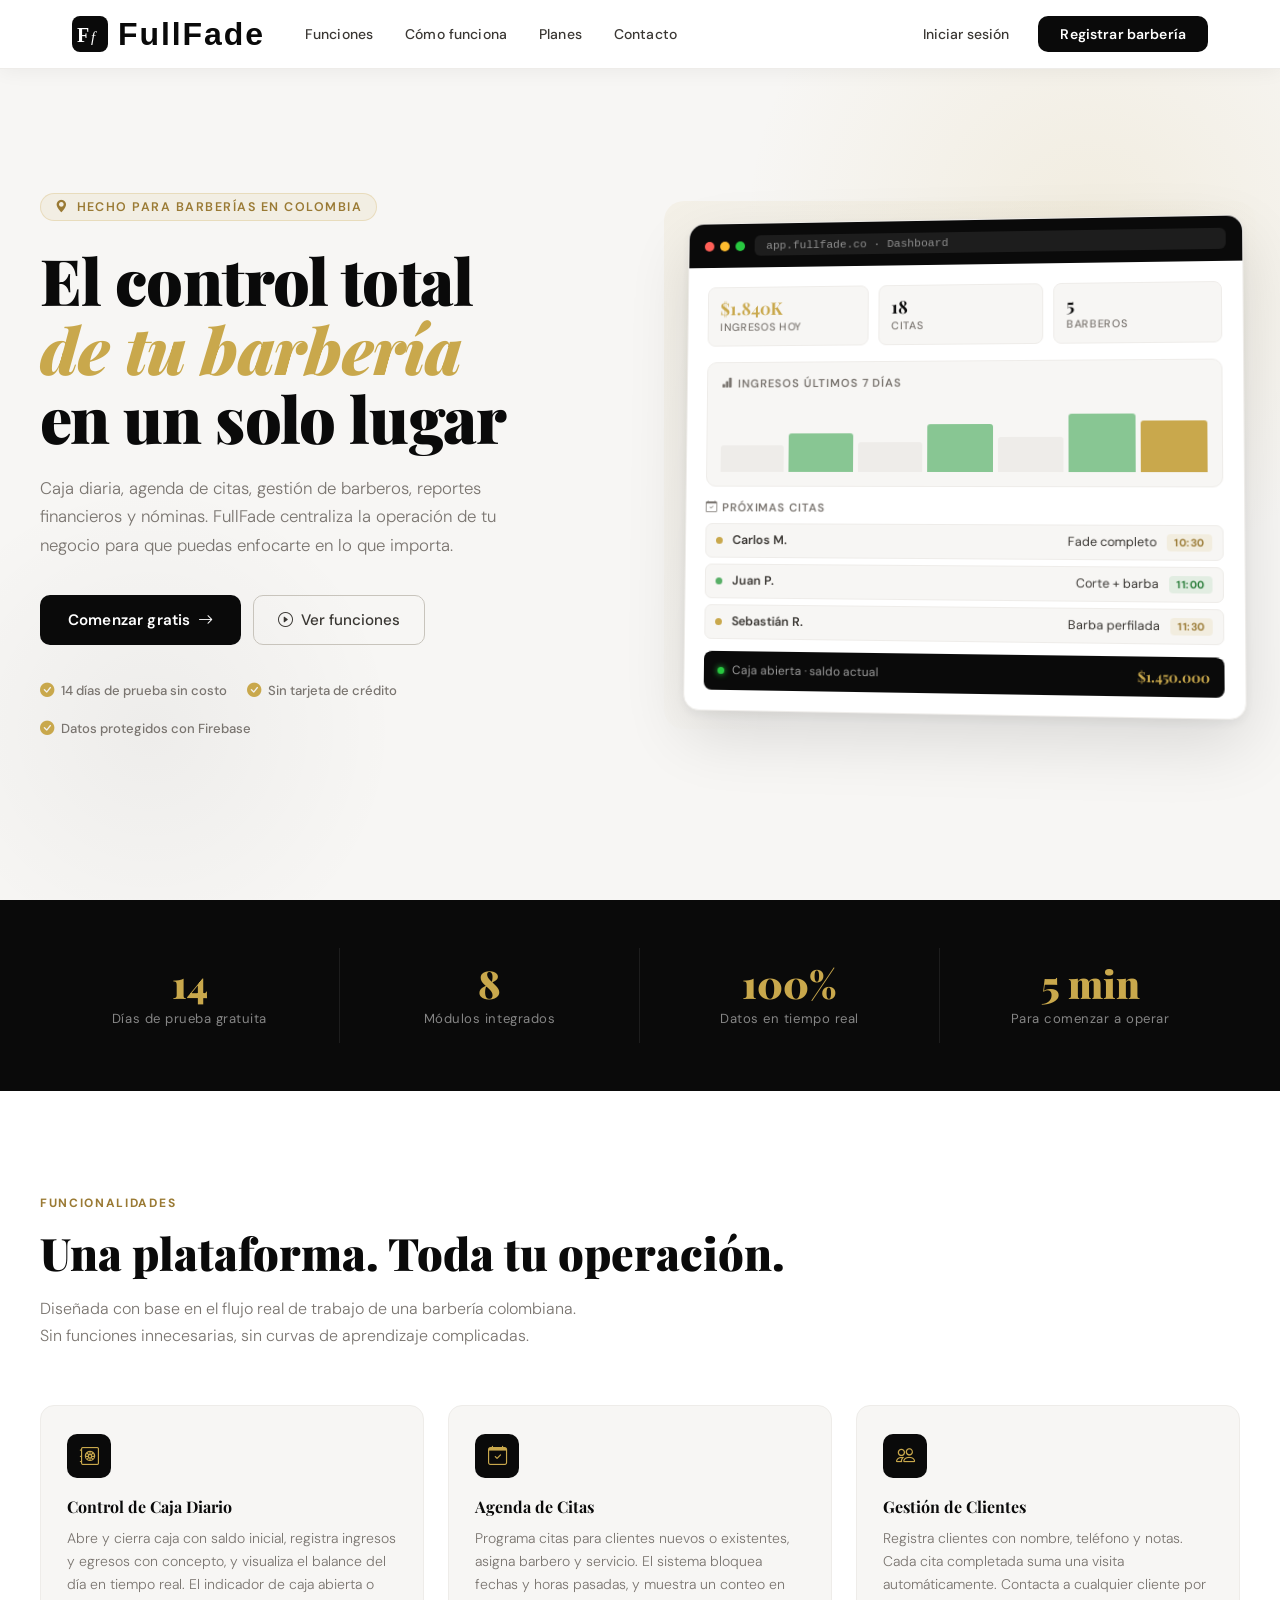
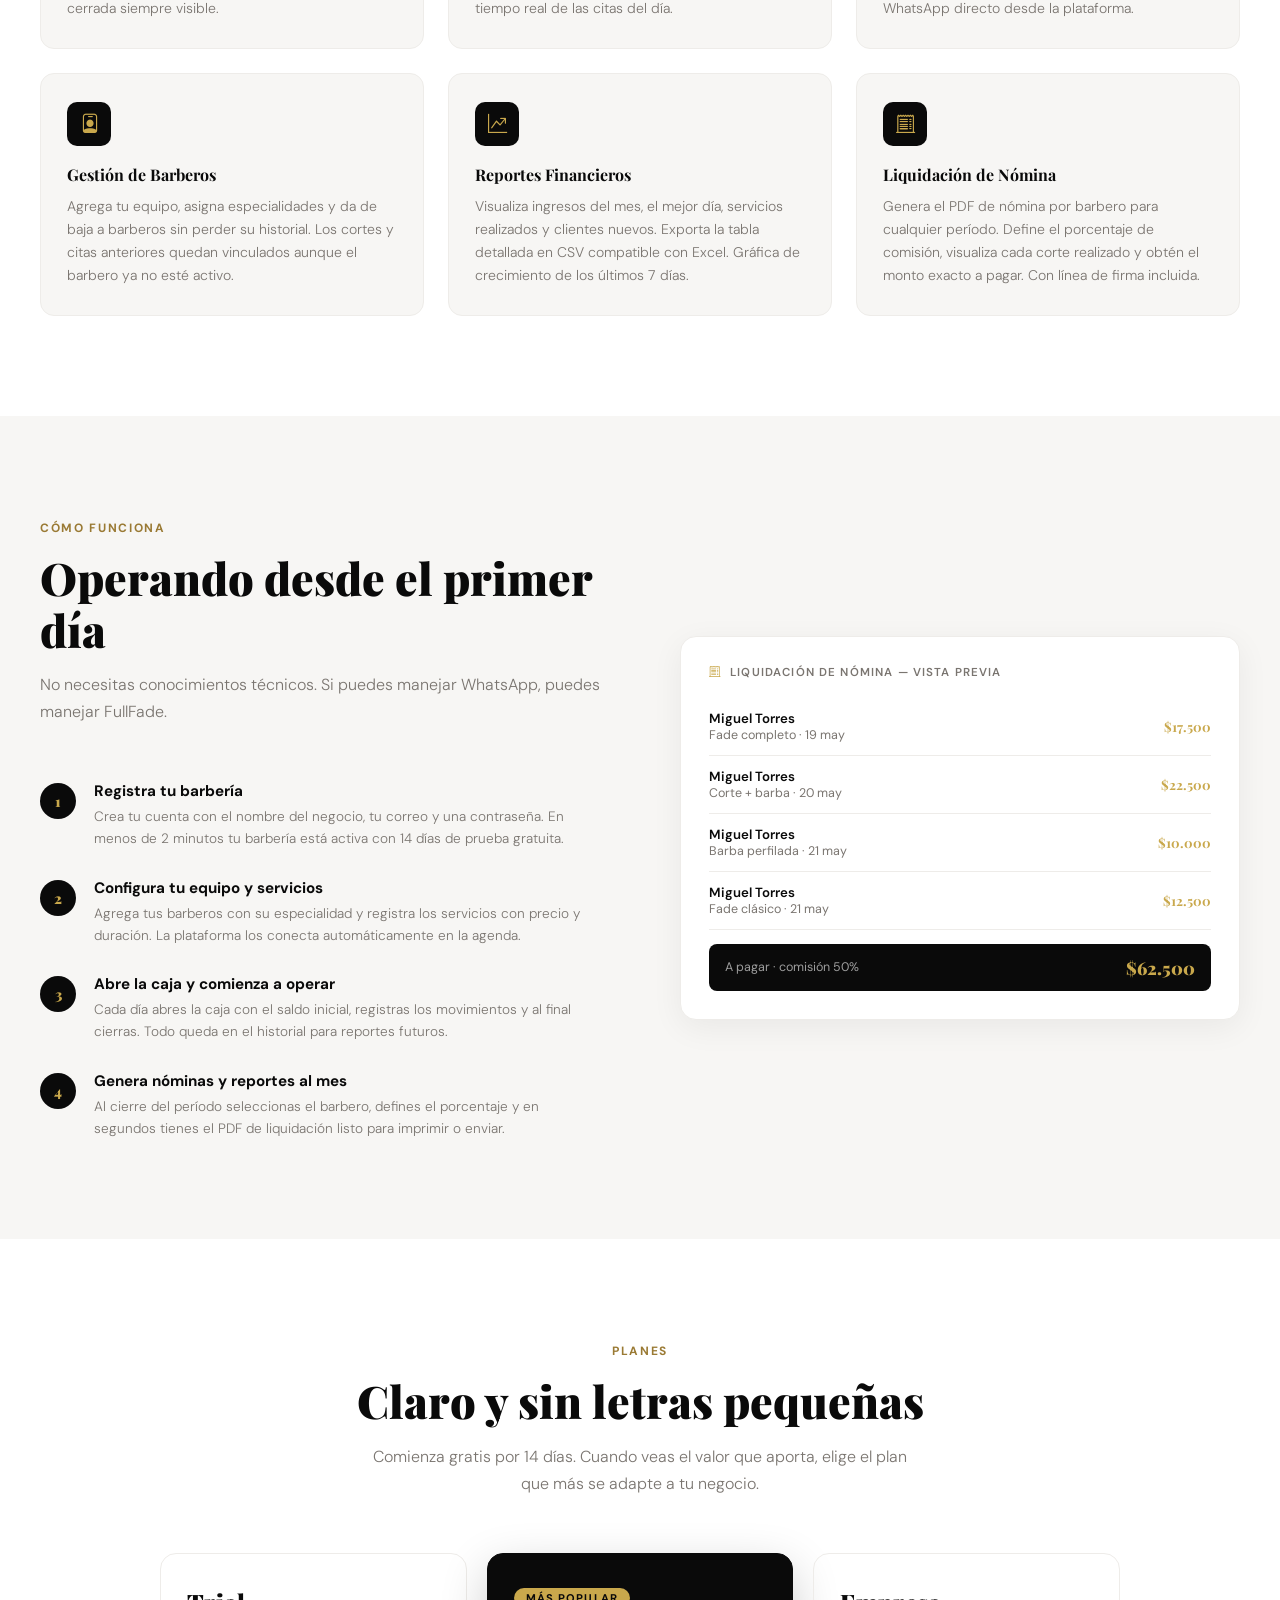
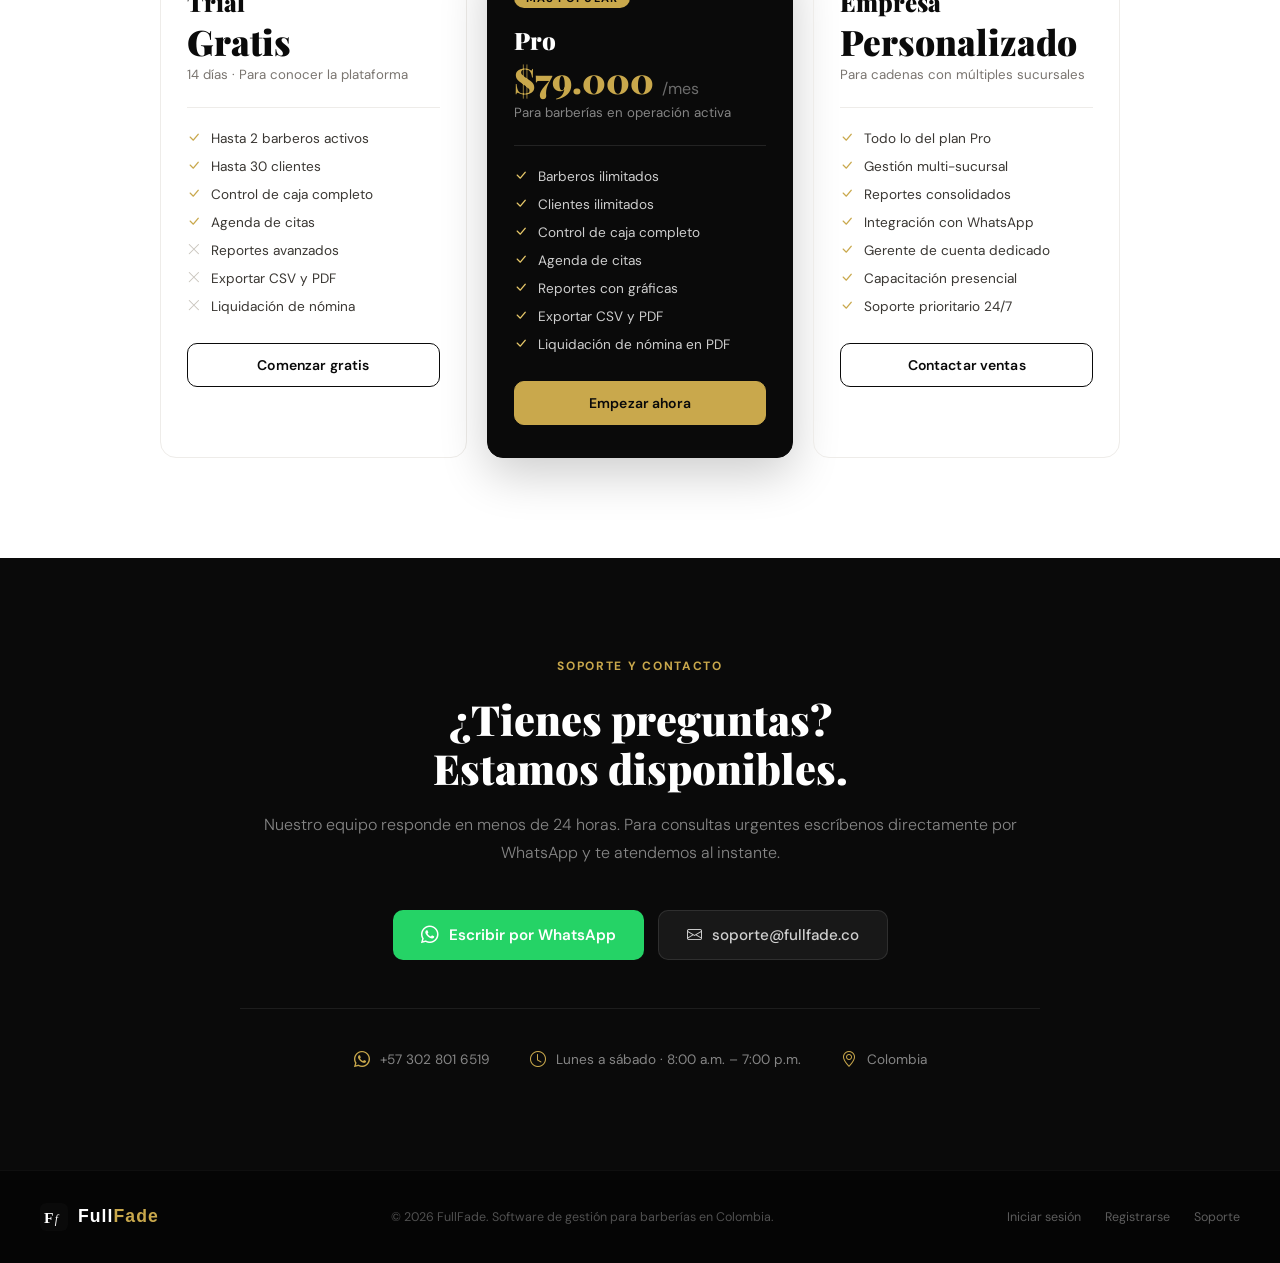
==== index.html @ 3f8f31f4 "." ====
<!DOCTYPE html>
<html lang="es">
<head>
  <meta charset="UTF-8" />
  <meta name="viewport" content="width=device-width, initial-scale=1.0" />
  <title>FullFade — Software de Gestión para Barberías</title>
  <meta name="description" content="Controla tu caja, agenda citas, gestiona barberos y genera nóminas. Todo desde una sola plataforma diseñada para barberías colombianas." />
  <link rel="preconnect" href="https://fonts.googleapis.com" />
  <link rel="preconnect" href="https://fonts.gstatic.com" crossorigin />
  <link href="https://fonts.googleapis.com/css2?family=Playfair+Display:wght@400;700;900&family=DM+Sans:wght@300;400;500;600&display=swap" rel="stylesheet" />
  <link rel="stylesheet" href="https://cdn.jsdelivr.net/npm/bootstrap-icons@1.11.3/font/bootstrap-icons.min.css" />
  <style>
    *, *::before, *::after { box-sizing: border-box; margin: 0; padding: 0; }

    :root {
      --black:   #0a0a0a;
      --white:   #ffffff;
      --gold:    #C9A84C;
      --gold-lt: #e8c96a;
      --gold-dk: #9a7a34;
      --gray-1:  #f7f6f4;
      --gray-2:  #eeece9;
      --gray-3:  #c8c4bc;
      --gray-4:  #7a7570;
      --gray-5:  #3a3733;
      --serif:   'Playfair Display', Georgia, serif;
      --sans:    'DM Sans', system-ui, sans-serif;
      --radius:  10px;
      --trans:   0.22s ease;
    }

    html { scroll-behavior: smooth; }
    body { font-family: var(--sans); background: var(--white); color: var(--black); overflow-x: hidden; }

    /* ── NAVBAR ─────────────────────────────────────────────────────── */
    .nav {
      position: fixed; top: 0; left: 0; right: 0; z-index: 100;
      background: var(--white);
      border-bottom: 1px solid var(--gray-2);
      box-shadow: 0 1px 20px rgba(0,0,0,0.06);
    }
    .nav-inner {
      max-width: 1200px; margin: 0 auto;
      display: flex; align-items: center; gap: 40px;
      padding: 0 32px; height: 68px;
    }
    .logo {
      display: flex; align-items: center; gap: 10px;
      text-decoration: none; flex-shrink: 0;
    }
    /* logo-icon replaced by inline SVG */
    .logo-text {
      font-family: arial; font-size: 2rem; font-weight: 900;
      letter-spacing: 0.06em; color: var(--black); line-height: 1;
    }

    .nav-links { display: flex; gap: 32px; flex: 1; }
    .nav-links a {
      font-size: 0.875rem; font-weight: 500; color: var(--gray-5);
      text-decoration: none; letter-spacing: 0.01em;
      transition: color var(--trans);
    }
    .nav-links a:hover { color: var(--black); }

    .nav-cta { display: flex; align-items: center; gap: 10px; flex-shrink: 0; }
    .btn-nav-ghost {
      font-size: 0.875rem; font-weight: 500; color: var(--gray-5);
      text-decoration: none; padding: 8px 18px;
      border: 1px solid transparent; border-radius: var(--radius);
      transition: all var(--trans);
    }
    .btn-nav-ghost:hover { color: var(--black); border-color: var(--gray-2); background: var(--gray-1); }
    .btn-nav-cta {
      font-size: 0.875rem; font-weight: 600; color: var(--white);
      text-decoration: none; padding: 9px 22px;
      background: var(--black); border-radius: var(--radius);
      transition: all var(--trans); letter-spacing: 0.01em;
    }
    .btn-nav-cta:hover { background: var(--gray-5); transform: translateY(-1px); box-shadow: 0 4px 12px rgba(0,0,0,0.2); }

    .nav-burger {
      display: none; flex-direction: column; gap: 5px;
      background: none; border: none; cursor: pointer; padding: 4px;
    }
    .nav-burger span {
      display: block; width: 22px; height: 2px;
      background: var(--black); border-radius: 2px;
      transition: all 0.3s;
    }
    .nav-mobile {
      display: none; flex-direction: column; gap: 4px;
      padding: 16px 24px 20px;
      border-top: 1px solid var(--gray-2);
      background: var(--white);
    }
    .nav-mobile.open { display: flex; }
    .nav-mobile a {
      font-size: 0.9rem; font-weight: 500; color: var(--gray-5);
      text-decoration: none; padding: 10px 12px; border-radius: 8px;
      transition: all var(--trans);
    }
    .nav-mobile a:hover { color: var(--black); background: var(--gray-1); }
    .nav-mobile .btn-mobile-cta {
      margin-top: 8px; text-align: center; background: var(--black);
      color: var(--white); font-weight: 600; border-radius: var(--radius);
    }
    .nav-mobile .btn-mobile-cta:hover { background: var(--gray-5); }

    /* ── HERO ────────────────────────────────────────────────────────── */
    .hero {
      min-height: 100vh; display: flex; align-items: center;
      padding: 110px 32px 80px;
      background: var(--gray-1);
      position: relative; overflow: hidden;
    }
    .hero::before {
      content: '';
      position: absolute; top: -120px; right: -160px;
      width: 700px; height: 700px; border-radius: 50%;
      background: radial-gradient(circle, rgba(201,168,76,0.12) 0%, transparent 70%);
      pointer-events: none;
    }
    .hero::after {
      content: '';
      position: absolute; bottom: -80px; left: -100px;
      width: 500px; height: 500px; border-radius: 50%;
      background: radial-gradient(circle, rgba(10,10,10,0.04) 0%, transparent 70%);
      pointer-events: none;
    }

    .hero-inner {
      max-width: 1200px; margin: 0 auto; width: 100%;
      display: grid; grid-template-columns: 1fr 1fr; gap: 80px;
      align-items: center; position: relative; z-index: 1;
    }

    .hero-eyebrow {
      display: inline-flex; align-items: center; gap: 8px;
      font-size: 0.78rem; font-weight: 600; letter-spacing: 0.12em;
      text-transform: uppercase; color: var(--gold-dk);
      background: rgba(201,168,76,0.1); border: 1px solid rgba(201,168,76,0.25);
      border-radius: 999px; padding: 5px 14px;
      margin-bottom: 24px;
    }

    .hero-title {
      font-family: var(--serif); font-size: clamp(2.6rem, 5vw, 4rem);
      font-weight: 900; line-height: 1.08; letter-spacing: -0.01em;
      color: var(--black); margin-bottom: 22px;
    }
    .hero-title-line { display: block; }
    .hero-title-accent {
      display: block; color: var(--gold);
      font-style: italic;
    }

    .hero-sub {
      font-size: 1.05rem; color: var(--gray-4); line-height: 1.7;
      margin-bottom: 36px; max-width: 480px; font-weight: 300;
    }

    .hero-actions { display: flex; gap: 12px; flex-wrap: wrap; margin-bottom: 36px; }
    .btn-hero-primary {
      display: inline-flex; align-items: center; gap: 8px;
      background: var(--black); color: var(--white);
      font-size: 0.95rem; font-weight: 600; padding: 14px 28px;
      border-radius: var(--radius); text-decoration: none;
      transition: all var(--trans); letter-spacing: 0.01em;
    }
    .btn-hero-primary:hover { background: var(--gray-5); transform: translateY(-2px); box-shadow: 0 8px 24px rgba(0,0,0,0.2); }
    .btn-hero-secondary {
      display: inline-flex; align-items: center; gap: 8px;
      background: transparent; color: var(--gray-5);
      font-size: 0.95rem; font-weight: 500; padding: 14px 24px;
      border: 1px solid var(--gray-3); border-radius: var(--radius);
      text-decoration: none; transition: all var(--trans);
    }
    .btn-hero-secondary:hover { color: var(--black); border-color: var(--black); background: var(--white); }

    .hero-trust {
      display: flex; flex-wrap: wrap; gap: 20px;
    }
    .hero-trust-item {
      display: flex; align-items: center; gap: 7px;
      font-size: 0.82rem; color: var(--gray-4); font-weight: 500;
    }
    .hero-trust-item i { color: var(--gold); font-size: 0.9rem; }

    /* ── PREVIEW ─────────────────────────────────────────────────────── */
    .preview-wrap {
      position: relative;
    }
    .preview-wrap::before {
      content: '';
      position: absolute; inset: -16px; border-radius: 20px;
      background: linear-gradient(135deg, rgba(201,168,76,0.08), transparent 60%);
      z-index: 0;
    }
    .preview-card {
      position: relative; z-index: 1;
      background: var(--white);
      border: 1px solid var(--gray-2);
      border-radius: 16px;
      box-shadow: 0 24px 64px rgba(0,0,0,0.12), 0 4px 12px rgba(0,0,0,0.06);
      overflow: hidden;
      transform: perspective(1000px) rotateY(-4deg) rotateX(2deg);
      transition: transform 0.4s ease;
    }
    .preview-card:hover { transform: perspective(1000px) rotateY(-1deg) rotateX(1deg); }

    .preview-titlebar {
      background: var(--black); padding: 12px 16px;
      display: flex; align-items: center; gap: 10px;
    }
    .preview-dots { display: flex; gap: 6px; }
    .preview-dots span {
      width: 10px; height: 10px; border-radius: 50%;
    }
    .preview-dots span:nth-child(1) { background: #ff5f57; }
    .preview-dots span:nth-child(2) { background: #febc2e; }
    .preview-dots span:nth-child(3) { background: #28c840; }
    .preview-url {
      flex: 1; background: rgba(255,255,255,0.08); border-radius: 6px;
      padding: 4px 12px; font-size: 0.72rem; color: rgba(255,255,255,0.5);
      font-family: monospace;
    }

    .preview-body { padding: 20px; }

    /* KPI row */
    .preview-kpis {
      display: grid; grid-template-columns: repeat(3,1fr); gap: 10px;
      margin-bottom: 16px;
    }
    .pkpi {
      background: var(--gray-1); border-radius: 8px; padding: 12px;
      border: 1px solid var(--gray-2);
    }
    .pkpi-val {
      font-family: var(--serif); font-size: 1.1rem; font-weight: 700;
      color: var(--black); line-height: 1; margin-bottom: 3px;
    }
    .pkpi-val.gold { color: var(--gold); }
    .pkpi-lbl { font-size: 0.68rem; color: var(--gray-4); font-weight: 500; text-transform: uppercase; letter-spacing: 0.06em; }

    /* Chart */
    .preview-chart-wrap {
      background: var(--gray-1); border-radius: 10px; padding: 14px;
      border: 1px solid var(--gray-2); margin-bottom: 14px;
    }
    .preview-chart-title {
      font-size: 0.72rem; font-weight: 600; color: var(--gray-4);
      text-transform: uppercase; letter-spacing: 0.08em; margin-bottom: 12px;
    }
    .preview-chart {
      display: flex; align-items: flex-end; gap: 5px; height: 70px;
    }
    .preview-chart .cb {
      flex: 1; border-radius: 3px 3px 0 0;
      background: var(--gray-2); transition: height 0.4s ease;
    }
    .preview-chart .cb.gold-bar { background: var(--gold); }
    .preview-chart .cb.green-bar { background: rgba(47,158,68,0.55); }

    /* Citas list */
    .preview-citas-title {
      font-size: 0.72rem; font-weight: 600; color: var(--gray-4);
      text-transform: uppercase; letter-spacing: 0.08em; margin-bottom: 8px;
    }
    .preview-cita {
      display: flex; align-items: center; gap: 10px;
      padding: 8px 10px; border-radius: 7px;
      background: var(--gray-1); border: 1px solid var(--gray-2);
      margin-bottom: 6px; font-size: 0.78rem; color: var(--gray-5);
    }
    .preview-cita:last-child { margin-bottom: 0; }
    .cita-dot {
      width: 7px; height: 7px; border-radius: 50%;
      background: var(--gold); flex-shrink: 0;
    }
    .cita-dot.green { background: rgba(47,158,68,0.8); }
    .cita-name { font-weight: 600; flex: 1; }
    .cita-badge {
      font-size: 0.65rem; font-weight: 700; letter-spacing: 0.05em;
      background: rgba(201,168,76,0.12); color: var(--gold-dk);
      border-radius: 4px; padding: 2px 7px;
    }
    .cita-badge.green { background: rgba(47,158,68,0.1); color: #2a7d3a; }

    /* Caja bar */
    .preview-caja {
      display: flex; align-items: center; gap: 8px;
      background: var(--black); border-radius: 8px; padding: 10px 14px;
      margin-top: 12px;
    }
    .caja-dot-on {
      width: 7px; height: 7px; border-radius: 50%;
      background: #28c840; box-shadow: 0 0 6px #28c840; flex-shrink: 0;
    }
    .caja-label { font-size: 0.75rem; color: rgba(255,255,255,0.6); flex: 1; }
    .caja-val { font-size: 0.88rem; font-weight: 700; color: var(--gold); font-family: var(--serif); }

    /* ── STATS STRIP ──────────────────────────────────────────────────── */
    .stats-strip {
      background: var(--black); padding: 48px 32px;
    }
    .stats-inner {
      max-width: 1200px; margin: 0 auto;
      display: grid; grid-template-columns: repeat(4,1fr); gap: 0;
    }
    .stat-item {
      text-align: center; padding: 16px 24px;
      border-right: 1px solid rgba(255,255,255,0.08);
    }
    .stat-item:last-child { border-right: none; }
    .stat-number {
      font-family: var(--serif); font-size: 2.4rem; font-weight: 900;
      color: var(--gold); line-height: 1; margin-bottom: 8px;
    }
    .stat-label {
      font-size: 0.82rem; color: rgba(255,255,255,0.5);
      font-weight: 400; letter-spacing: 0.04em;
    }

    /* ── FEATURES ─────────────────────────────────────────────────────── */
    .features { padding: 100px 32px; background: var(--white); }
    .section-inner { max-width: 1200px; margin: 0 auto; }
    .section-eyebrow {
      display: inline-block;
      font-size: 0.75rem; font-weight: 700; letter-spacing: 0.14em;
      text-transform: uppercase; color: var(--gold-dk);
      margin-bottom: 16px;
    }
    .section-title {
      font-family: var(--serif); font-size: clamp(2rem, 4vw, 2.8rem);
      font-weight: 900; color: var(--black); line-height: 1.15;
      margin-bottom: 16px;
    }
    .section-sub {
      font-size: 1rem; color: var(--gray-4); line-height: 1.7;
      max-width: 560px; font-weight: 300; margin-bottom: 56px;
    }

    .features-grid {
      display: grid; grid-template-columns: repeat(3,1fr); gap: 24px;
    }
    .feature-card {
      background: var(--gray-1); border: 1px solid var(--gray-2);
      border-radius: 14px; padding: 28px 26px;
      transition: all var(--trans); position: relative; overflow: hidden;
    }
    .feature-card::before {
      content: '';
      position: absolute; top: 0; left: 0; right: 0; height: 2px;
      background: linear-gradient(90deg, var(--gold), transparent);
      opacity: 0; transition: opacity var(--trans);
    }
    .feature-card:hover { border-color: rgba(201,168,76,0.3); transform: translateY(-3px); box-shadow: 0 12px 32px rgba(0,0,0,0.07); }
    .feature-card:hover::before { opacity: 1; }

    .feature-icon-wrap {
      width: 44px; height: 44px; border-radius: 10px;
      background: var(--black); display: flex; align-items: center;
      justify-content: center; margin-bottom: 18px;
    }
    .feature-icon-wrap i { font-size: 1.2rem; color: var(--gold); }
    .feature-title {
      font-size: 1rem; font-weight: 700; color: var(--black);
      margin-bottom: 10px; font-family: var(--serif);
    }
    .feature-desc {
      font-size: 0.875rem; color: var(--gray-4); line-height: 1.65; font-weight: 300;
    }

    /* ── HOW IT WORKS ─────────────────────────────────────────────────── */
    .how { padding: 100px 32px; background: var(--gray-1); }
    .how-inner {
      max-width: 1200px; margin: 0 auto;
      display: grid; grid-template-columns: 1fr 1fr; gap: 80px; align-items: center;
    }
    .how-steps { display: flex; flex-direction: column; gap: 28px; }
    .how-step { display: flex; gap: 18px; align-items: flex-start; }
    .how-step-num {
      width: 36px; height: 36px; border-radius: 50%;
      background: var(--black); color: var(--gold);
      font-family: var(--serif); font-size: 0.9rem; font-weight: 900;
      display: flex; align-items: center; justify-content: center;
      flex-shrink: 0; margin-top: 2px;
    }
    .how-step-title { font-size: 0.95rem; font-weight: 700; color: var(--black); margin-bottom: 5px; }
    .how-step-desc { font-size: 0.85rem; color: var(--gray-4); line-height: 1.6; font-weight: 300; }

    .how-visual {
      background: var(--white); border: 1px solid var(--gray-2);
      border-radius: 16px; padding: 28px;
      box-shadow: 0 8px 32px rgba(0,0,0,0.06);
    }
    .how-visual-title {
      font-size: 0.72rem; font-weight: 600; color: var(--gray-4);
      text-transform: uppercase; letter-spacing: 0.1em; margin-bottom: 18px;
      display: flex; align-items: center; gap: 8px;
    }
    .how-visual-title i { color: var(--gold); }
    .how-nomina-row {
      display: flex; align-items: center; justify-content: space-between;
      padding: 12px 0; border-bottom: 1px solid var(--gray-2);
      font-size: 0.83rem;
    }
    .how-nomina-row:last-child { border-bottom: none; }
    .how-nomina-name { font-weight: 600; color: var(--black); }
    .how-nomina-detail { color: var(--gray-4); font-size: 0.78rem; }
    .how-nomina-amount { font-family: var(--serif); font-weight: 700; color: var(--gold); }
    .how-nomina-total {
      margin-top: 14px; padding: 12px 16px;
      background: var(--black); border-radius: 8px;
      display: flex; justify-content: space-between; align-items: center;
    }
    .how-nomina-total-label { font-size: 0.78rem; color: rgba(255,255,255,0.6); }
    .how-nomina-total-val { font-family: var(--serif); font-size: 1.1rem; font-weight: 900; color: var(--gold); }

    /* ── PRICING ──────────────────────────────────────────────────────── */
    .pricing { padding: 100px 32px; background: var(--white); }
    .pricing-grid {
      display: grid; grid-template-columns: repeat(3,1fr); gap: 20px;
      max-width: 960px; margin: 0 auto;
    }
    .plan-card {
      border: 1px solid var(--gray-2); border-radius: 16px;
      padding: 32px 26px; position: relative; overflow: hidden;
      transition: all var(--trans);
    }
    .plan-card:hover { box-shadow: 0 12px 40px rgba(0,0,0,0.08); transform: translateY(-2px); }
    .plan-card.featured {
      background: var(--black); border-color: var(--black);
      box-shadow: 0 16px 48px rgba(0,0,0,0.2);
    }
    .plan-badge {
      display: inline-block;
      font-size: 0.7rem; font-weight: 700; letter-spacing: 0.1em;
      text-transform: uppercase; background: var(--gold);
      color: var(--black); border-radius: 999px;
      padding: 3px 12px; margin-bottom: 16px;
    }
    .plan-name {
      font-family: var(--serif); font-size: 1.5rem; font-weight: 900;
      color: var(--black); margin-bottom: 6px;
    }
    .plan-card.featured .plan-name { color: var(--white); }
    .plan-price {
      font-family: var(--serif); font-size: 2.2rem; font-weight: 900;
      color: var(--black); line-height: 1; margin-bottom: 4px;
    }
    .plan-card.featured .plan-price { color: var(--gold); }
    .plan-price span { font-size: 1rem; font-weight: 400; color: var(--gray-4); font-family: var(--sans); }
    .plan-card.featured .plan-price span { color: rgba(255,255,255,0.4); }
    .plan-desc {
      font-size: 0.83rem; color: var(--gray-4); margin-bottom: 24px; margin-top: 6px;
    }
    .plan-card.featured .plan-desc { color: rgba(255,255,255,0.5); }
    .plan-divider { height: 1px; background: var(--gray-2); margin-bottom: 22px; }
    .plan-card.featured .plan-divider { background: rgba(255,255,255,0.1); }
    .plan-features { list-style: none; display: flex; flex-direction: column; gap: 11px; margin-bottom: 28px; }
    .plan-features li {
      display: flex; align-items: center; gap: 10px;
      font-size: 0.85rem; color: var(--gray-5); font-weight: 400;
    }
    .plan-card.featured .plan-features li { color: rgba(255,255,255,0.8); }
    .plan-features li i { font-size: 0.85rem; flex-shrink: 0; }
    .plan-features li .fi-ok { color: var(--gold); }
    .plan-features li .fi-no { color: var(--gray-3); }
    .plan-card.featured .plan-features li .fi-ok { color: var(--gold-lt); }

    .btn-plan {
      display: block; text-align: center; text-decoration: none;
      font-size: 0.875rem; font-weight: 600; padding: 12px 20px;
      border-radius: var(--radius); border: 1px solid var(--black);
      color: var(--black); background: transparent;
      transition: all var(--trans); letter-spacing: 0.01em;
    }
    .btn-plan:hover { background: var(--black); color: var(--white); }
    .btn-plan.gold {
      background: var(--gold); color: var(--black); border-color: var(--gold);
    }
    .btn-plan.gold:hover { background: var(--gold-lt); border-color: var(--gold-lt); }

    /* ── CONTACT ──────────────────────────────────────────────────────── */
    .contact { padding: 100px 32px; background: var(--black); }
    .contact-inner {
      max-width: 800px; margin: 0 auto; text-align: center;
    }
    .contact-eyebrow {
      font-size: 0.75rem; font-weight: 700; letter-spacing: 0.14em;
      text-transform: uppercase; color: var(--gold);
      margin-bottom: 20px; display: block;
    }
    .contact-title {
      font-family: var(--serif); font-size: clamp(1.8rem, 4vw, 2.6rem);
      font-weight: 900; color: var(--white); line-height: 1.2; margin-bottom: 18px;
    }
    .contact-sub {
      font-size: 1rem; color: rgba(255,255,255,0.5); line-height: 1.7;
      font-weight: 300; margin-bottom: 44px;
    }
    .contact-actions { display: flex; gap: 14px; justify-content: center; flex-wrap: wrap; }
    .btn-wa {
      display: inline-flex; align-items: center; gap: 10px;
      background: #25D366; color: var(--white);
      font-size: 0.95rem; font-weight: 600; padding: 14px 28px;
      border-radius: var(--radius); text-decoration: none;
      transition: all var(--trans);
    }
    .btn-wa:hover { background: #1db954; transform: translateY(-2px); box-shadow: 0 8px 24px rgba(37,211,102,0.3); }
    .btn-wa i { font-size: 1.1rem; }
    .btn-contact-ghost {
      display: inline-flex; align-items: center; gap: 10px;
      background: rgba(255,255,255,0.06); color: rgba(255,255,255,0.8);
      font-size: 0.95rem; font-weight: 500; padding: 14px 28px;
      border-radius: var(--radius); text-decoration: none; border: 1px solid rgba(255,255,255,0.1);
      transition: all var(--trans);
    }
    .btn-contact-ghost:hover { background: rgba(255,255,255,0.1); color: var(--white); }

    .contact-info {
      margin-top: 48px; padding-top: 40px;
      border-top: 1px solid rgba(255,255,255,0.08);
      display: flex; gap: 40px; justify-content: center; flex-wrap: wrap;
    }
    .contact-info-item {
      display: flex; align-items: center; gap: 10px;
      font-size: 0.85rem; color: rgba(255,255,255,0.5);
    }
    .contact-info-item i { color: var(--gold); font-size: 1rem; }

    /* ── FOOTER ───────────────────────────────────────────────────────── */
    .footer {
      background: #050505; padding: 32px;
      border-top: 1px solid rgba(255,255,255,0.04);
    }
    .footer-inner {
      max-width: 1200px; margin: 0 auto;
      display: flex; align-items: center; justify-content: space-between;
      flex-wrap: wrap; gap: 20px;
    }
    .footer-logo {
      display: flex; align-items: center; gap: 10px; text-decoration: none;
    }
    .footer-logo .logo-text { font-size: 1.1rem; color: var(--white); }
    .footer-copy { font-size: 0.78rem; color: rgba(255,255,255,0.3); }
    .footer-links { display: flex; gap: 24px; }
    .footer-links a {
      font-size: 0.78rem; color: rgba(255,255,255,0.35);
      text-decoration: none; transition: color var(--trans);
    }
    .footer-links a:hover { color: rgba(255,255,255,0.7); }

    /* ── RESPONSIVE ───────────────────────────────────────────────────── */
    @media (max-width: 1024px) {
      .features-grid { grid-template-columns: repeat(2,1fr); }
      .pricing-grid  { grid-template-columns: repeat(2,1fr); }
      .stats-inner   { grid-template-columns: repeat(2,1fr); }
      .stat-item:nth-child(2) { border-right: none; }
      .stat-item:nth-child(3) { border-top: 1px solid rgba(255,255,255,0.08); }
    }
    @media (max-width: 768px) {
      .nav-links, .nav-cta { display: none; }
      .nav-burger { display: flex; margin-left: auto; }
      .hero-inner { grid-template-columns: 1fr; gap: 48px; }
      .preview-card { transform: none; }
      .preview-wrap::before { display: none; }
      .features-grid { grid-template-columns: 1fr; }
      .pricing-grid  { grid-template-columns: 1fr; }
      .how-inner     { grid-template-columns: 1fr; gap: 48px; }
      .stats-inner   { grid-template-columns: 1fr 1fr; }
      .hero { padding: 100px 24px 60px; }
      .features, .how, .pricing, .contact { padding: 72px 24px; }
    }
    @media (max-width: 480px) {
      .stats-inner { grid-template-columns: 1fr; }
      .stat-item { border-right: none; border-top: 1px solid rgba(255,255,255,0.08); }
      .stat-item:first-child { border-top: none; }
      .hero-title { font-size: 2.4rem; }
      .contact-actions { flex-direction: column; align-items: stretch; }
      .btn-wa, .btn-contact-ghost { justify-content: center; }
    }

    /* ── SCROLL ANIMATIONS ────────────────────────────────────────────── */
    .fade-up {
      opacity: 0; transform: translateY(28px);
      transition: opacity 0.6s ease, transform 0.6s ease;
    }
    .fade-up.visible { opacity: 1; transform: translateY(0); }
  </style>
</head>
<body>

<!-- NAV -->
<nav class="nav">
  <div class="nav-inner">
    <a href="/" class="logo">
      <svg width="36" height="36" viewBox="0 0 36 36" fill="none" xmlns="http://www.w3.org/2000/svg" style="display:block;flex-shrink:0"><rect width="36" height="36" rx="8" fill="#0a0a0a"/><text x="5" y="26" font-family="Georgia,serif" font-size="20" font-weight="700" fill="white">F</text><text x="19" y="26" font-family="Georgia,serif" font-size="15" font-style="italic" fill="white">f</text></svg>
      <span class="logo-text">Full<span>Fade</span></span>
    </a>
    <div class="nav-links">
      <a href="#features">Funciones</a>
      <a href="#how">Cómo funciona</a>
      <a href="#pricing">Planes</a>
      <a href="#contact">Contacto</a>
    </div>
    <div class="nav-cta">
      <a href="src/pages/login.html" class="btn-nav-ghost">Iniciar sesión</a>
      <a href="src/pages/register.html" class="btn-nav-cta">Registrar barbería</a>
    </div>
    <button class="nav-burger" id="navBurger" aria-label="Menú">
      <span></span><span></span><span></span>
    </button>
  </div>
  <div class="nav-mobile" id="navMobile">
    <a href="#features">Funciones</a>
    <a href="#how">Cómo funciona</a>
    <a href="#pricing">Planes</a>
    <a href="#contact">Contacto</a>
    <a href="src/pages/login.html">Iniciar sesión</a>
    <a href="src/pages/register.html" class="btn-mobile-cta">Registrar barbería</a>
  </div>
</nav>

<!-- HERO -->
<section class="hero" id="home">
  <div class="hero-inner">
    <div class="hero-copy">
      <div class="hero-eyebrow">
        <i class="bi bi-geo-alt-fill"></i>
        Hecho para barberías en Colombia
      </div>
      <h1 class="hero-title">
        <span class="hero-title-line">El control total</span>
        <span class="hero-title-accent">de tu barbería</span>
        <span class="hero-title-line">en un solo lugar</span>
      </h1>
      <p class="hero-sub">
        Caja diaria, agenda de citas, gestión de barberos, reportes financieros y nóminas.
        FullFade centraliza la operación de tu negocio para que puedas enfocarte en lo que importa.
      </p>
      <div class="hero-actions">
        <a href="src/pages/register.html" class="btn-hero-primary">
          Comenzar gratis
          <i class="bi bi-arrow-right"></i>
        </a>
        <a href="#features" class="btn-hero-secondary">
          <i class="bi bi-play-circle"></i>
          Ver funciones
        </a>
      </div>
      <div class="hero-trust">
        <div class="hero-trust-item">
          <i class="bi bi-check-circle-fill"></i>
          <span>14 días de prueba sin costo</span>
        </div>
        <div class="hero-trust-item">
          <i class="bi bi-check-circle-fill"></i>
          <span>Sin tarjeta de crédito</span>
        </div>
        <div class="hero-trust-item">
          <i class="bi bi-check-circle-fill"></i>
          <span>Datos protegidos con Firebase</span>
        </div>
      </div>
    </div>

    <!-- Dashboard preview -->
    <div class="preview-wrap">
      <div class="preview-card">
        <div class="preview-titlebar">
          <div class="preview-dots">
            <span></span><span></span><span></span>
          </div>
          <div class="preview-url">app.fullfade.co · Dashboard</div>
        </div>
        <div class="preview-body">
          <div class="preview-kpis">
            <div class="pkpi">
              <div class="pkpi-val gold">$1.840K</div>
              <div class="pkpi-lbl">Ingresos hoy</div>
            </div>
            <div class="pkpi">
              <div class="pkpi-val">18</div>
              <div class="pkpi-lbl">Citas</div>
            </div>
            <div class="pkpi">
              <div class="pkpi-val">5</div>
              <div class="pkpi-lbl">Barberos</div>
            </div>
          </div>

          <div class="preview-chart-wrap">
            <div class="preview-chart-title">
              <i class="bi bi-bar-chart-fill"></i>
              Ingresos últimos 7 días
            </div>
            <div class="preview-chart">
              <div class="cb" style="height:38%"></div>
              <div class="cb green-bar" style="height:55%"></div>
              <div class="cb" style="height:42%"></div>
              <div class="cb green-bar" style="height:68%"></div>
              <div class="cb" style="height:50%"></div>
              <div class="cb green-bar" style="height:82%"></div>
              <div class="cb gold-bar" style="height:72%"></div>
            </div>
          </div>

          <div class="preview-citas-title">
            <i class="bi bi-calendar-check"></i>
            Próximas citas
          </div>
          <div class="preview-cita">
            <div class="cita-dot"></div>
            <div class="cita-name">Carlos M.</div>
            <div>Fade completo</div>
            <div class="cita-badge">10:30</div>
          </div>
          <div class="preview-cita">
            <div class="cita-dot green"></div>
            <div class="cita-name">Juan P.</div>
            <div>Corte + barba</div>
            <div class="cita-badge green">11:00</div>
          </div>
          <div class="preview-cita">
            <div class="cita-dot"></div>
            <div class="cita-name">Sebastián R.</div>
            <div>Barba perfilada</div>
            <div class="cita-badge">11:30</div>
          </div>

          <div class="preview-caja">
            <div class="caja-dot-on"></div>
            <div class="caja-label">Caja abierta · saldo actual</div>
            <div class="caja-val">$1.450.000</div>
          </div>
        </div>
      </div>
    </div>
  </div>
</section>

<!-- STATS STRIP -->
<div class="stats-strip">
  <div class="stats-inner">
    <div class="stat-item fade-up">
      <div class="stat-number">14</div>
      <div class="stat-label">Días de prueba gratuita</div>
    </div>
    <div class="stat-item fade-up" style="transition-delay:0.1s">
      <div class="stat-number">8</div>
      <div class="stat-label">Módulos integrados</div>
    </div>
    <div class="stat-item fade-up" style="transition-delay:0.2s">
      <div class="stat-number">100%</div>
      <div class="stat-label">Datos en tiempo real</div>
    </div>
    <div class="stat-item fade-up" style="transition-delay:0.3s">
      <div class="stat-number">5 min</div>
      <div class="stat-label">Para comenzar a operar</div>
    </div>
  </div>
</div>

<!-- FEATURES -->
<section class="features" id="features">
  <div class="section-inner">
    <div class="fade-up">
      <span class="section-eyebrow">Funcionalidades</span>
      <h2 class="section-title">Una plataforma. Toda tu operación.</h2>
      <p class="section-sub">
        Diseñada con base en el flujo real de trabajo de una barbería colombiana.
        Sin funciones innecesarias, sin curvas de aprendizaje complicadas.
      </p>
    </div>

    <div class="features-grid">

      <div class="feature-card fade-up">
        <div class="feature-icon-wrap">
          <i class="bi bi-safe2"></i>
        </div>
        <div class="feature-title">Control de Caja Diario</div>
        <p class="feature-desc">
          Abre y cierra caja con saldo inicial, registra ingresos y egresos con concepto, y visualiza el balance del día en tiempo real. El indicador de caja abierta o cerrada siempre visible.
        </p>
      </div>

      <div class="feature-card fade-up" style="transition-delay:0.08s">
        <div class="feature-icon-wrap">
          <i class="bi bi-calendar-check"></i>
        </div>
        <div class="feature-title">Agenda de Citas</div>
        <p class="feature-desc">
          Programa citas para clientes nuevos o existentes, asigna barbero y servicio. El sistema bloquea fechas y horas pasadas, y muestra un conteo en tiempo real de las citas del día.
        </p>
      </div>

      <div class="feature-card fade-up" style="transition-delay:0.16s">
        <div class="feature-icon-wrap">
          <i class="bi bi-people"></i>
        </div>
        <div class="feature-title">Gestión de Clientes</div>
        <p class="feature-desc">
          Registra clientes con nombre, teléfono y notas. Cada cita completada suma una visita automáticamente. Contacta a cualquier cliente por WhatsApp directo desde la plataforma.
        </p>
      </div>

      <div class="feature-card fade-up" style="transition-delay:0.04s">
        <div class="feature-icon-wrap">
          <i class="bi bi-person-badge"></i>
        </div>
        <div class="feature-title">Gestión de Barberos</div>
        <p class="feature-desc">
          Agrega tu equipo, asigna especialidades y da de baja a barberos sin perder su historial. Los cortes y citas anteriores quedan vinculados aunque el barbero ya no esté activo.
        </p>
      </div>

      <div class="feature-card fade-up" style="transition-delay:0.12s">
        <div class="feature-icon-wrap">
          <i class="bi bi-graph-up-arrow"></i>
        </div>
        <div class="feature-title">Reportes Financieros</div>
        <p class="feature-desc">
          Visualiza ingresos del mes, el mejor día, servicios realizados y clientes nuevos. Exporta la tabla detallada en CSV compatible con Excel. Gráfica de crecimiento de los últimos 7 días.
        </p>
      </div>

      <div class="feature-card fade-up" style="transition-delay:0.2s">
        <div class="feature-icon-wrap">
          <i class="bi bi-receipt-cutoff"></i>
        </div>
        <div class="feature-title">Liquidación de Nómina</div>
        <p class="feature-desc">
          Genera el PDF de nómina por barbero para cualquier período. Define el porcentaje de comisión, visualiza cada corte realizado y obtén el monto exacto a pagar. Con línea de firma incluida.
        </p>
      </div>

    </div>
  </div>
</section>

<!-- HOW IT WORKS -->
<section class="how" id="how">
  <div class="how-inner">
    <div>
      <span class="section-eyebrow fade-up">Cómo funciona</span>
      <h2 class="section-title fade-up">Operando desde el primer día</h2>
      <p class="section-sub fade-up">
        No necesitas conocimientos técnicos. Si puedes manejar WhatsApp, puedes manejar FullFade.
      </p>
      <div class="how-steps">
        <div class="how-step fade-up">
          <div class="how-step-num">1</div>
          <div>
            <div class="how-step-title">Registra tu barbería</div>
            <div class="how-step-desc">Crea tu cuenta con el nombre del negocio, tu correo y una contraseña. En menos de 2 minutos tu barbería está activa con 14 días de prueba gratuita.</div>
          </div>
        </div>
        <div class="how-step fade-up" style="transition-delay:0.1s">
          <div class="how-step-num">2</div>
          <div>
            <div class="how-step-title">Configura tu equipo y servicios</div>
            <div class="how-step-desc">Agrega tus barberos con su especialidad y registra los servicios con precio y duración. La plataforma los conecta automáticamente en la agenda.</div>
          </div>
        </div>
        <div class="how-step fade-up" style="transition-delay:0.2s">
          <div class="how-step-num">3</div>
          <div>
            <div class="how-step-title">Abre la caja y comienza a operar</div>
            <div class="how-step-desc">Cada día abres la caja con el saldo inicial, registras los movimientos y al final cierras. Todo queda en el historial para reportes futuros.</div>
          </div>
        </div>
        <div class="how-step fade-up" style="transition-delay:0.3s">
          <div class="how-step-num">4</div>
          <div>
            <div class="how-step-title">Genera nóminas y reportes al mes</div>
            <div class="how-step-desc">Al cierre del período seleccionas el barbero, defines el porcentaje y en segundos tienes el PDF de liquidación listo para imprimir o enviar.</div>
          </div>
        </div>
      </div>
    </div>

    <div class="how-visual fade-up">
      <div class="how-visual-title">
        <i class="bi bi-receipt-cutoff"></i>
        Liquidación de Nómina — Vista previa
      </div>
      <div class="how-nomina-row">
        <div>
          <div class="how-nomina-name">Miguel Torres</div>
          <div class="how-nomina-detail">Fade completo · 19 may</div>
        </div>
        <div class="how-nomina-amount">$17.500</div>
      </div>
      <div class="how-nomina-row">
        <div>
          <div class="how-nomina-name">Miguel Torres</div>
          <div class="how-nomina-detail">Corte + barba · 20 may</div>
        </div>
        <div class="how-nomina-amount">$22.500</div>
      </div>
      <div class="how-nomina-row">
        <div>
          <div class="how-nomina-name">Miguel Torres</div>
          <div class="how-nomina-detail">Barba perfilada · 21 may</div>
        </div>
        <div class="how-nomina-amount">$10.000</div>
      </div>
      <div class="how-nomina-row">
        <div>
          <div class="how-nomina-name">Miguel Torres</div>
          <div class="how-nomina-detail">Fade clásico · 21 may</div>
        </div>
        <div class="how-nomina-amount">$12.500</div>
      </div>
      <div class="how-nomina-total">
        <div class="how-nomina-total-label">A pagar · comisión 50%</div>
        <div class="how-nomina-total-val">$62.500</div>
      </div>
    </div>
  </div>
</section>

<!-- PRICING -->
<section class="pricing" id="pricing">
  <div class="section-inner">
    <div style="text-align:center;margin-bottom:56px" class="fade-up">
      <span class="section-eyebrow">Planes</span>
      <h2 class="section-title">Claro y sin letras pequeñas</h2>
      <p class="section-sub" style="margin: 0 auto">
        Comienza gratis por 14 días. Cuando veas el valor que aporta, elige el plan que más se adapte a tu negocio.
      </p>
    </div>

    <div class="pricing-grid">

      <div class="plan-card fade-up">
        <div class="plan-name">Trial</div>
        <div class="plan-price">Gratis <span></span></div>
        <div class="plan-desc">14 días · Para conocer la plataforma</div>
        <div class="plan-divider"></div>
        <ul class="plan-features">
          <li><i class="bi bi-check-lg fi-ok"></i> Hasta 2 barberos activos</li>
          <li><i class="bi bi-check-lg fi-ok"></i> Hasta 30 clientes</li>
          <li><i class="bi bi-check-lg fi-ok"></i> Control de caja completo</li>
          <li><i class="bi bi-check-lg fi-ok"></i> Agenda de citas</li>
          <li><i class="bi bi-x-lg fi-no"></i> Reportes avanzados</li>
          <li><i class="bi bi-x-lg fi-no"></i> Exportar CSV y PDF</li>
          <li><i class="bi bi-x-lg fi-no"></i> Liquidación de nómina</li>
        </ul>
        <a href="src/pages/register.html" class="btn-plan">Comenzar gratis</a>
      </div>

      <div class="plan-card featured fade-up" style="transition-delay:0.1s">
        <div class="plan-badge">Más popular</div>
        <div class="plan-name" style="color:#fff">Pro</div>
        <div class="plan-price">$79.000 <span>/mes</span></div>
        <div class="plan-desc">Para barberías en operación activa</div>
        <div class="plan-divider"></div>
        <ul class="plan-features">
          <li><i class="bi bi-check-lg fi-ok"></i> Barberos ilimitados</li>
          <li><i class="bi bi-check-lg fi-ok"></i> Clientes ilimitados</li>
          <li><i class="bi bi-check-lg fi-ok"></i> Control de caja completo</li>
          <li><i class="bi bi-check-lg fi-ok"></i> Agenda de citas</li>
          <li><i class="bi bi-check-lg fi-ok"></i> Reportes con gráficas</li>
          <li><i class="bi bi-check-lg fi-ok"></i> Exportar CSV y PDF</li>
          <li><i class="bi bi-check-lg fi-ok"></i> Liquidación de nómina en PDF</li>
        </ul>
        <a href="src/pages/register.html" class="btn-plan gold">Empezar ahora</a>
      </div>

      <div class="plan-card fade-up" style="transition-delay:0.2s">
        <div class="plan-name">Empresa</div>
        <div class="plan-price">Personalizado <span></span></div>
        <div class="plan-desc">Para cadenas con múltiples sucursales</div>
        <div class="plan-divider"></div>
        <ul class="plan-features">
          <li><i class="bi bi-check-lg fi-ok"></i> Todo lo del plan Pro</li>
          <li><i class="bi bi-check-lg fi-ok"></i> Gestión multi-sucursal</li>
          <li><i class="bi bi-check-lg fi-ok"></i> Reportes consolidados</li>
          <li><i class="bi bi-check-lg fi-ok"></i> Integración con WhatsApp</li>
          <li><i class="bi bi-check-lg fi-ok"></i> Gerente de cuenta dedicado</li>
          <li><i class="bi bi-check-lg fi-ok"></i> Capacitación presencial</li>
          <li><i class="bi bi-check-lg fi-ok"></i> Soporte prioritario 24/7</li>
        </ul>
        <a href="https://wa.me/573028016519?text=Hola%2C+me+interesa+el+plan+Empresa+de+FullFade" target="_blank" class="btn-plan">Contactar ventas</a>
      </div>

    </div>
  </div>
</section>

<!-- CONTACT -->
<section class="contact" id="contact">
  <div class="contact-inner">
    <span class="contact-eyebrow fade-up">Soporte y Contacto</span>
    <h2 class="contact-title fade-up">
      ¿Tienes preguntas?<br/>Estamos disponibles.
    </h2>
    <p class="contact-sub fade-up">
      Nuestro equipo responde en menos de 24 horas. Para consultas urgentes escríbenos directamente por WhatsApp y te atendemos al instante.
    </p>
    <div class="contact-actions fade-up">
      <a href="https://wa.me/573028016519?text=Hola%2C+me+interesa+FullFade+para+mi+barber%C3%ADa" target="_blank" class="btn-wa">
        <i class="bi bi-whatsapp"></i>
        Escribir por WhatsApp
      </a>
      <a href="mailto:soporte@fullfade.co" class="btn-contact-ghost">
        <i class="bi bi-envelope"></i>
        soporte@fullfade.co
      </a>
    </div>
    <div class="contact-info fade-up">
      <div class="contact-info-item">
        <i class="bi bi-whatsapp"></i>
        <span>+57 302 801 6519</span>
      </div>
      <div class="contact-info-item">
        <i class="bi bi-clock"></i>
        <span>Lunes a sábado · 8:00 a.m. – 7:00 p.m.</span>
      </div>
      <div class="contact-info-item">
        <i class="bi bi-geo-alt"></i>
        <span>Colombia</span>
      </div>
    </div>
  </div>
</section>

<!-- FOOTER -->
<footer class="footer">
  <div class="footer-inner">
    <a href="/" class="footer-logo">
      <svg width="28" height="28" viewBox="0 0 36 36" fill="none" xmlns="http://www.w3.org/2000/svg" style="display:block;flex-shrink:0"><rect width="36" height="36" rx="8" fill="#0a0a0a"/><text x="5" y="26" font-family="Georgia,serif" font-size="20" font-weight="700" fill="white">F</text><text x="19" y="26" font-family="Georgia,serif" font-size="15" font-style="italic" fill="white">f</text></svg>
      <span class="logo-text">Full<span style="color:var(--gold)">Fade</span></span>
    </a>
    <p class="footer-copy">© 2026 FullFade. Software de gestión para barberías en Colombia.</p>
    <div class="footer-links">
      <a href="src/pages/login.html">Iniciar sesión</a>
      <a href="src/pages/register.html">Registrarse</a>
      <a href="https://wa.me/573028016519" target="_blank">Soporte</a>
    </div>
  </div>
</footer>

<script>
  // Mobile nav
  const burger = document.getElementById('navBurger');
  const mobile = document.getElementById('navMobile');
  burger.addEventListener('click', () => {
    mobile.classList.toggle('open');
  });

  // Close mobile nav on link click
  mobile.querySelectorAll('a').forEach(a => {
    a.addEventListener('click', () => mobile.classList.remove('open'));
  });

  // Smooth close on outside click
  document.addEventListener('click', e => {
    if (!burger.contains(e.target) && !mobile.contains(e.target)) {
      mobile.classList.remove('open');
    }
  });

  // Scroll animations
  const fadeEls = document.querySelectorAll('.fade-up');
  const obs = new IntersectionObserver((entries) => {
    entries.forEach(entry => {
      if (entry.isIntersecting) {
        entry.target.classList.add('visible');
        obs.unobserve(entry.target);
      }
    });
  }, { threshold: 0.12, rootMargin: '0px 0px -40px 0px' });
  fadeEls.forEach(el => obs.observe(el));

  // Navbar shadow on scroll
  const nav = document.querySelector('.nav');
  window.addEventListener('scroll', () => {
    nav.style.boxShadow = window.scrollY > 10
      ? '0 2px 24px rgba(0,0,0,0.1)'
      : '0 1px 20px rgba(0,0,0,0.06)';
  }, { passive: true });
</script>
</body>
</html>
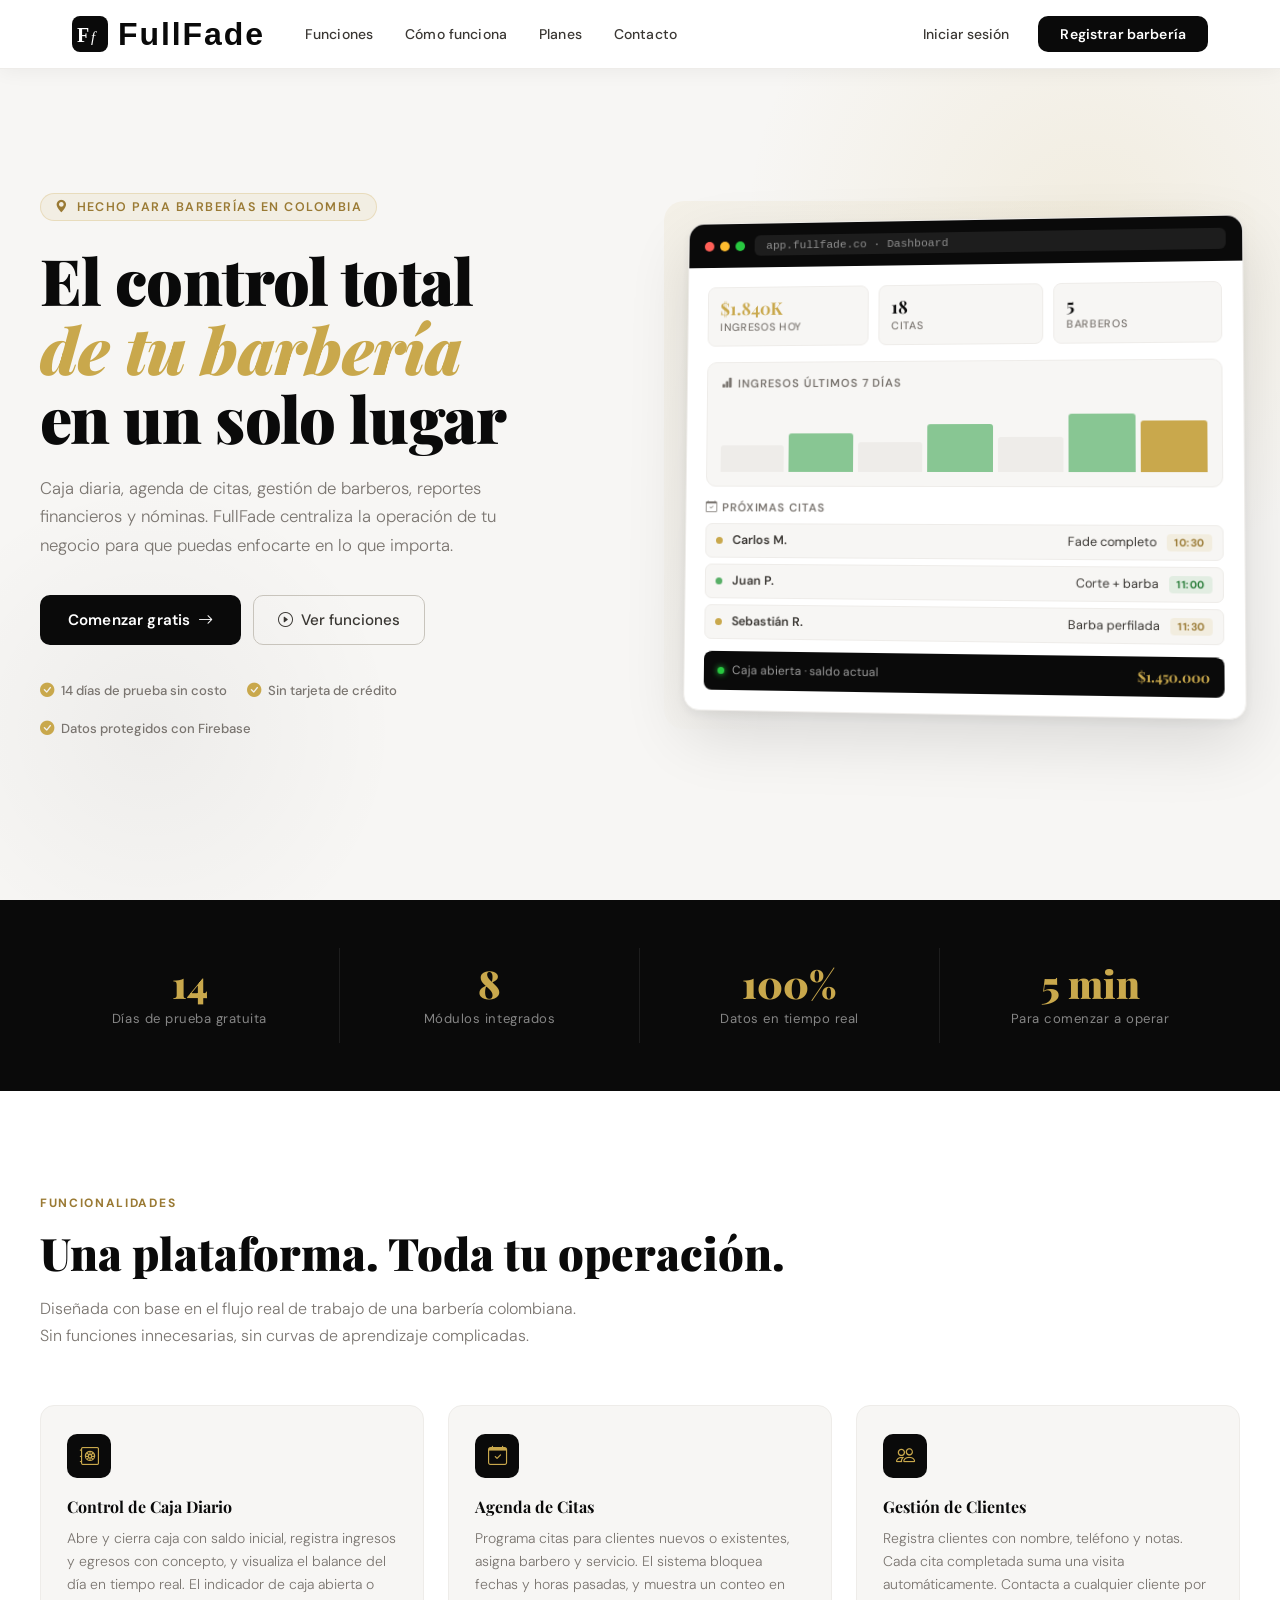
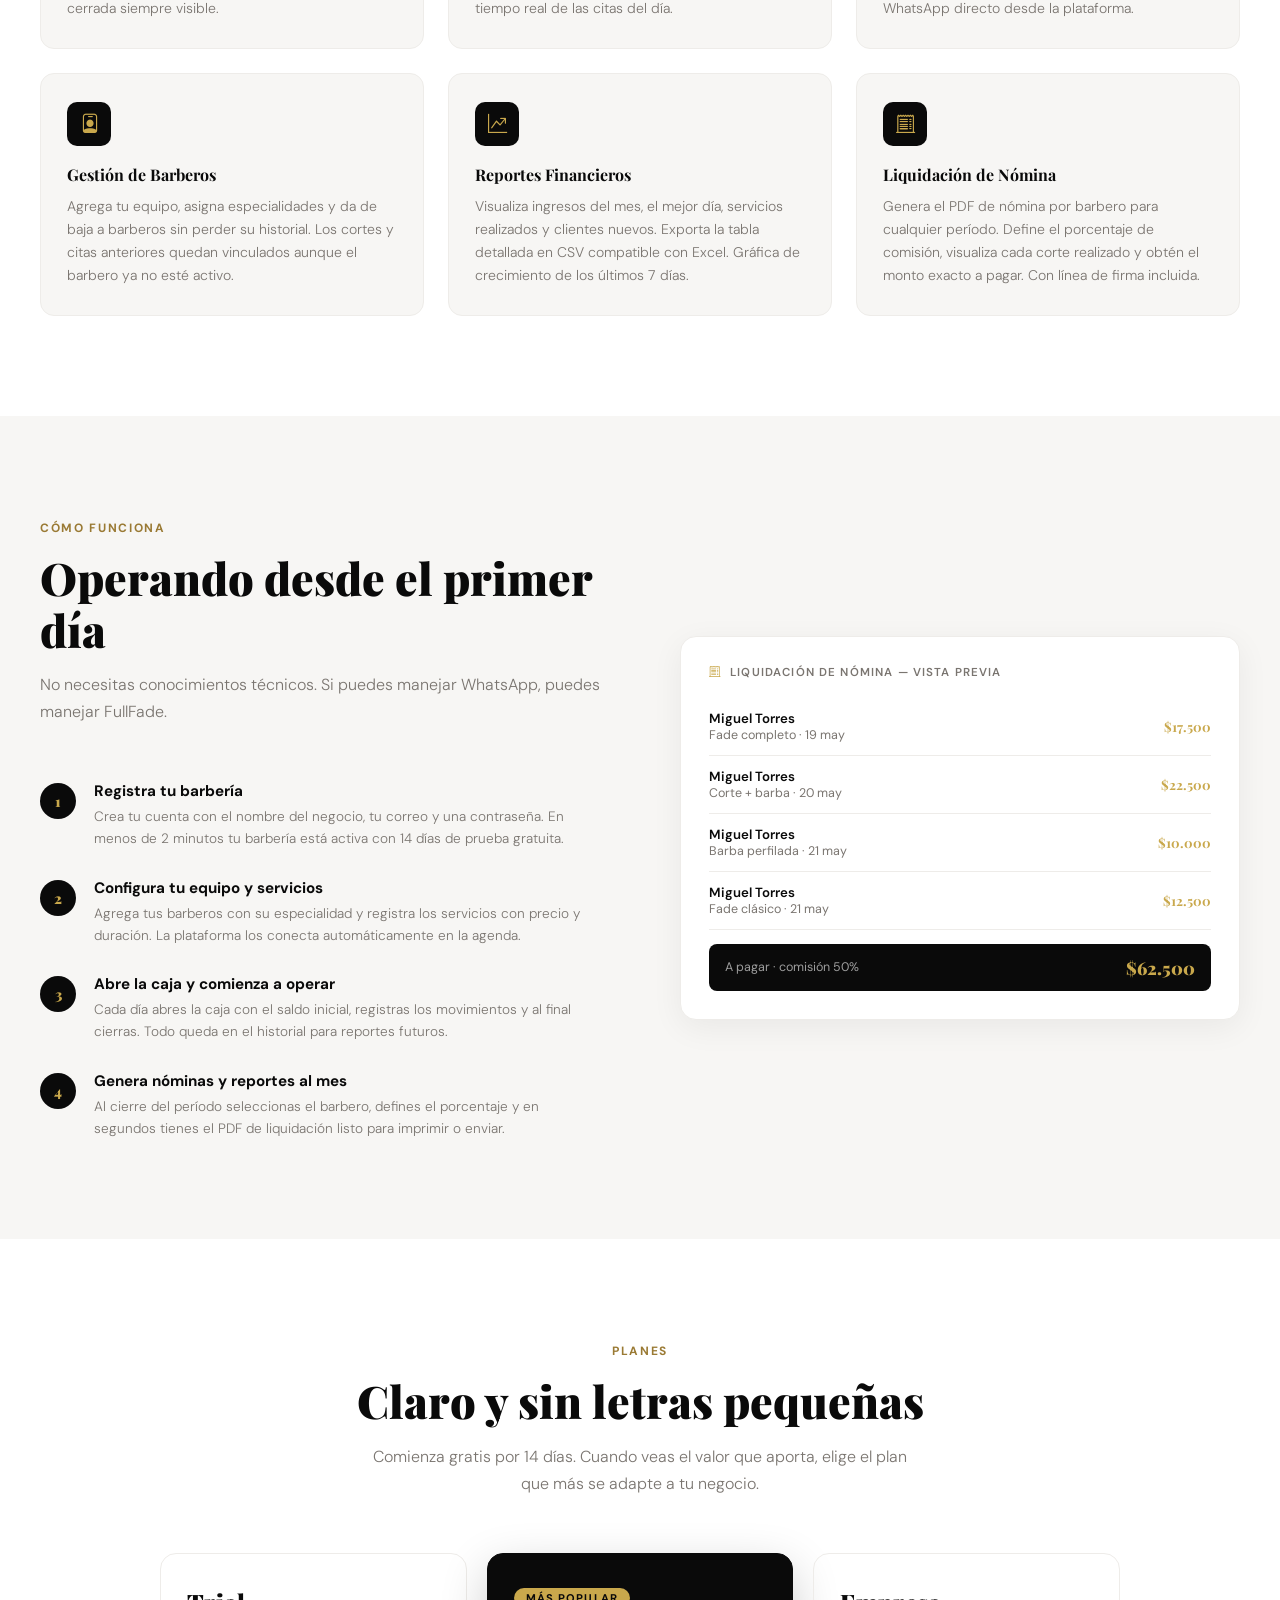
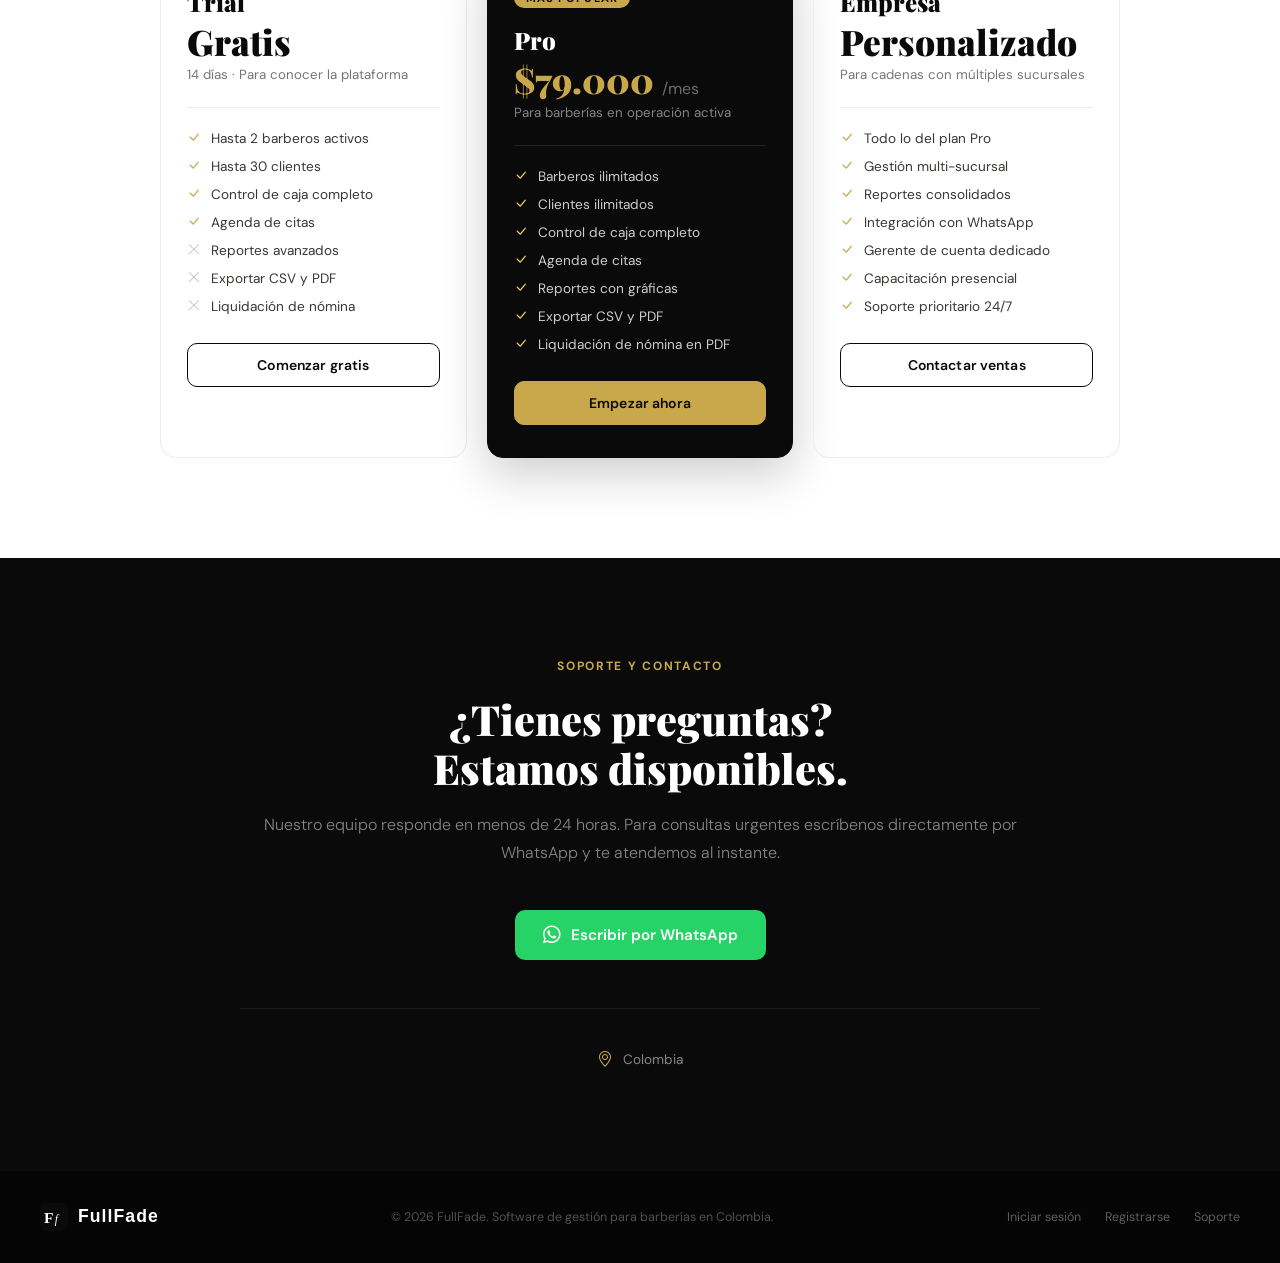
==== commit 6e435663: "." ====
--- a/index.html
+++ b/index.html
@@ -5,6 +5,7 @@
   <meta name="viewport" content="width=device-width, initial-scale=1.0" />
   <title>FullFade — Software de Gestión para Barberías</title>
   <meta name="description" content="Controla tu caja, agenda citas, gestiona barberos y genera nóminas. Todo desde una sola plataforma diseñada para barberías colombianas." />
+  <link rel="shortcut icon" href="/src/assets/favicon.svg" type="image/x-icon">
   <link rel="preconnect" href="https://fonts.googleapis.com" />
   <link rel="preconnect" href="https://fonts.gstatic.com" crossorigin />
   <link href="https://fonts.googleapis.com/css2?family=Playfair+Display:wght@400;700;900&family=DM+Sans:wght@300;400;500;600&display=swap" rel="stylesheet" />
@@ -1008,20 +1009,8 @@
         <i class="bi bi-whatsapp"></i>
         Escribir por WhatsApp
       </a>
-      <a href="mailto:soporte@fullfade.co" class="btn-contact-ghost">
-        <i class="bi bi-envelope"></i>
-        soporte@fullfade.co
-      </a>
     </div>
     <div class="contact-info fade-up">
-      <div class="contact-info-item">
-        <i class="bi bi-whatsapp"></i>
-        <span>+57 302 801 6519</span>
-      </div>
-      <div class="contact-info-item">
-        <i class="bi bi-clock"></i>
-        <span>Lunes a sábado · 8:00 a.m. – 7:00 p.m.</span>
-      </div>
       <div class="contact-info-item">
         <i class="bi bi-geo-alt"></i>
         <span>Colombia</span>
@@ -1035,7 +1024,7 @@
   <div class="footer-inner">
     <a href="/" class="footer-logo">
       <svg width="28" height="28" viewBox="0 0 36 36" fill="none" xmlns="http://www.w3.org/2000/svg" style="display:block;flex-shrink:0"><rect width="36" height="36" rx="8" fill="#0a0a0a"/><text x="5" y="26" font-family="Georgia,serif" font-size="20" font-weight="700" fill="white">F</text><text x="19" y="26" font-family="Georgia,serif" font-size="15" font-style="italic" fill="white">f</text></svg>
-      <span class="logo-text">Full<span style="color:var(--gold)">Fade</span></span>
+      <span class="logo-text">FullFade</span>
     </a>
     <p class="footer-copy">© 2026 FullFade. Software de gestión para barberías en Colombia.</p>
     <div class="footer-links">
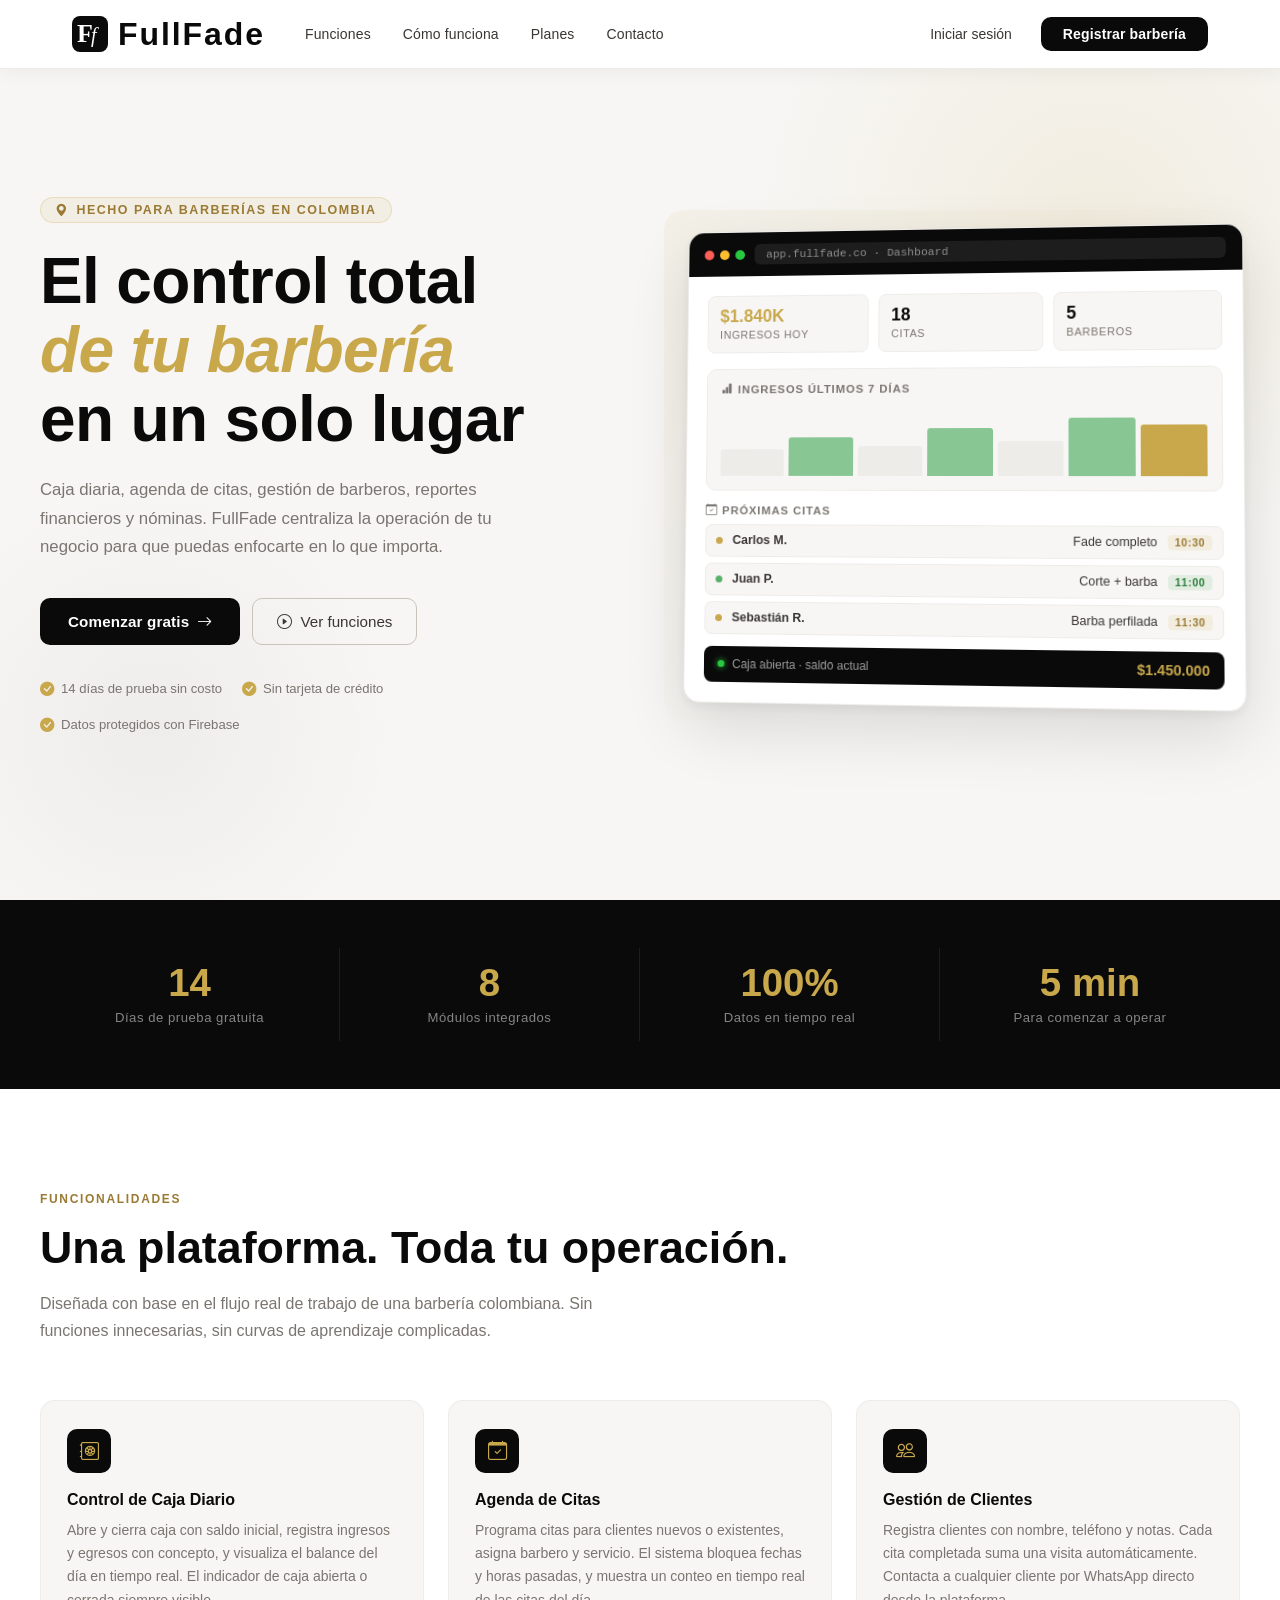
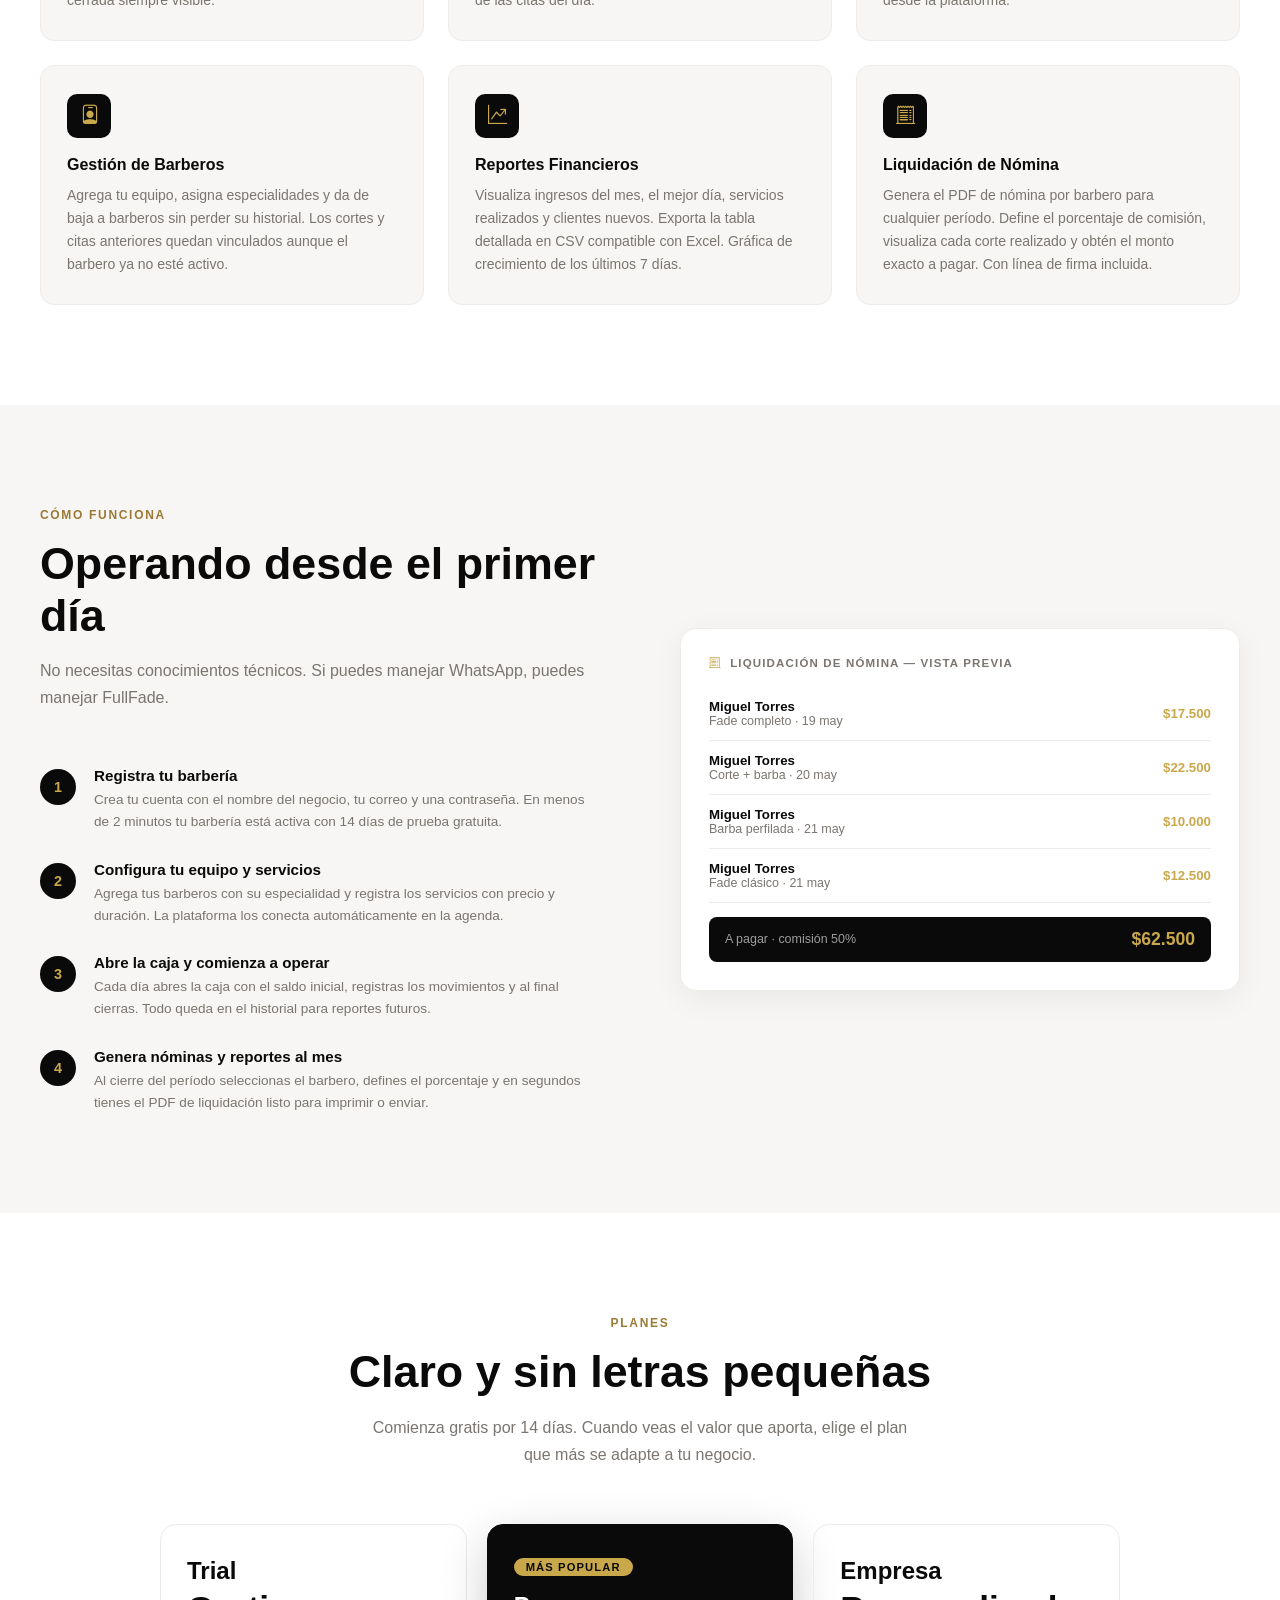
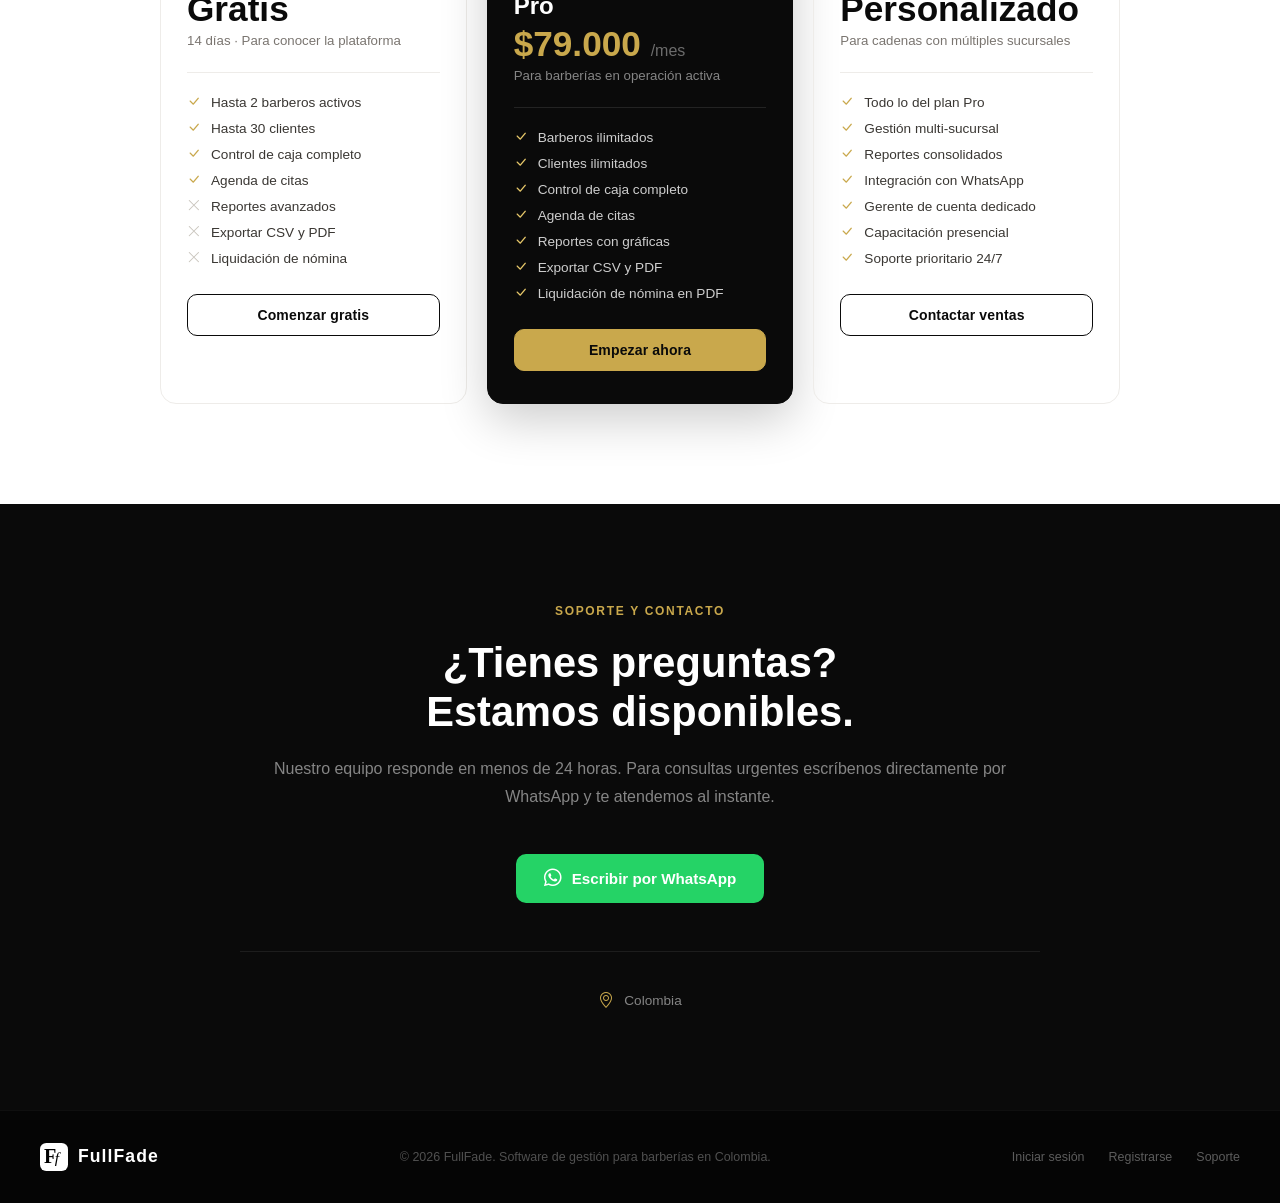
==== commit 9b1ee7d5: "." ====
--- a/index.html
+++ b/index.html
@@ -3,7 +3,7 @@
 <head>
   <meta charset="UTF-8" />
   <meta name="viewport" content="width=device-width, initial-scale=1.0" />
-  <title>FullFade — Software de Gestión para Barberías</title>
+  <title>FullFade - Software de Gestión para Barberías</title>
   <meta name="description" content="Controla tu caja, agenda citas, gestiona barberos y genera nóminas. Todo desde una sola plataforma diseñada para barberías colombianas." />
   <link rel="shortcut icon" href="/src/assets/favicon.svg" type="image/x-icon">
   <link rel="preconnect" href="https://fonts.googleapis.com" />
@@ -24,8 +24,8 @@
       --gray-3:  #c8c4bc;
       --gray-4:  #7a7570;
       --gray-5:  #3a3733;
-      --serif:   'Playfair Display', Georgia, serif;
-      --sans:    'DM Sans', system-ui, sans-serif;
+      --serif:   arial;
+      --sans:    arial;
       --radius:  10px;
       --trans:   0.22s ease;
     }
@@ -598,7 +598,7 @@
 <nav class="nav">
   <div class="nav-inner">
     <a href="/" class="logo">
-      <svg width="36" height="36" viewBox="0 0 36 36" fill="none" xmlns="http://www.w3.org/2000/svg" style="display:block;flex-shrink:0"><rect width="36" height="36" rx="8" fill="#0a0a0a"/><text x="5" y="26" font-family="Georgia,serif" font-size="20" font-weight="700" fill="white">F</text><text x="19" y="26" font-family="Georgia,serif" font-size="15" font-style="italic" fill="white">f</text></svg>
+      <svg width="36" height="36" viewBox="0 0 36 36" fill="none" xmlns="http://www.w3.org/2000/svg" style="display:block;flex-shrink:0"><rect width="36" height="36" rx="8" fill="#0a0a0a"/><text x="5" y="26" font-family="Georgia,serif" font-size="26" font-weight="700" fill="white">F</text><text x="19" y="26" font-family="Georgia,serif" font-size="20" font-style="italic" fill="white">f</text></svg>
       <span class="logo-text">Full<span>Fade</span></span>
     </a>
     <div class="nav-links">
@@ -1023,7 +1023,7 @@
 <footer class="footer">
   <div class="footer-inner">
     <a href="/" class="footer-logo">
-      <svg width="28" height="28" viewBox="0 0 36 36" fill="none" xmlns="http://www.w3.org/2000/svg" style="display:block;flex-shrink:0"><rect width="36" height="36" rx="8" fill="#0a0a0a"/><text x="5" y="26" font-family="Georgia,serif" font-size="20" font-weight="700" fill="white">F</text><text x="19" y="26" font-family="Georgia,serif" font-size="15" font-style="italic" fill="white">f</text></svg>
+      <svg width="28" height="28" viewBox="0 0 36 36" fill="none" xmlns="http://www.w3.org/2000/svg" style="display:block;flex-shrink:0"><rect width="36" height="36" rx="8" fill="white"/><text x="5" y="26" font-family="Georgia,serif" font-size="26" font-weight="700" fill="black">F</text><text x="19" y="26" font-family="Georgia,serif" font-size="20" font-style="italic" fill="black">f</text></svg>
       <span class="logo-text">FullFade</span>
     </a>
     <p class="footer-copy">© 2026 FullFade. Software de gestión para barberías en Colombia.</p>
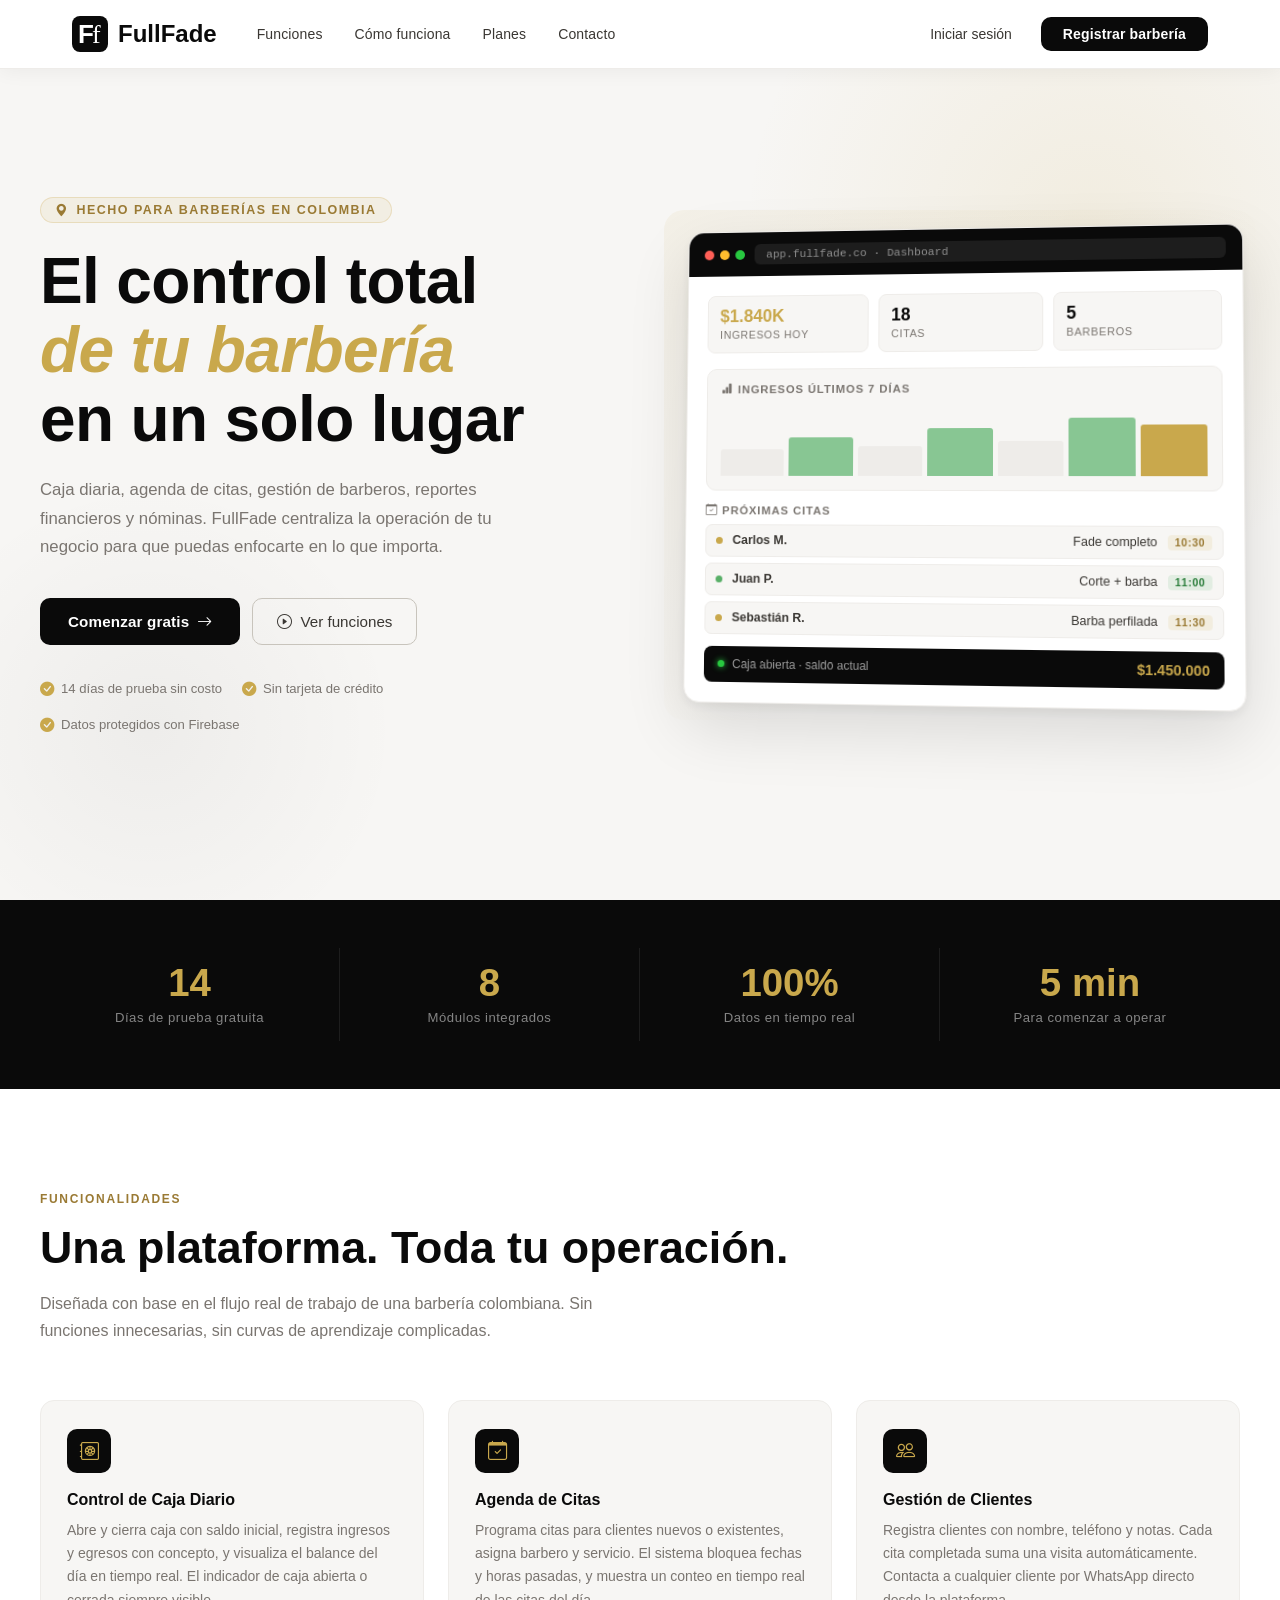
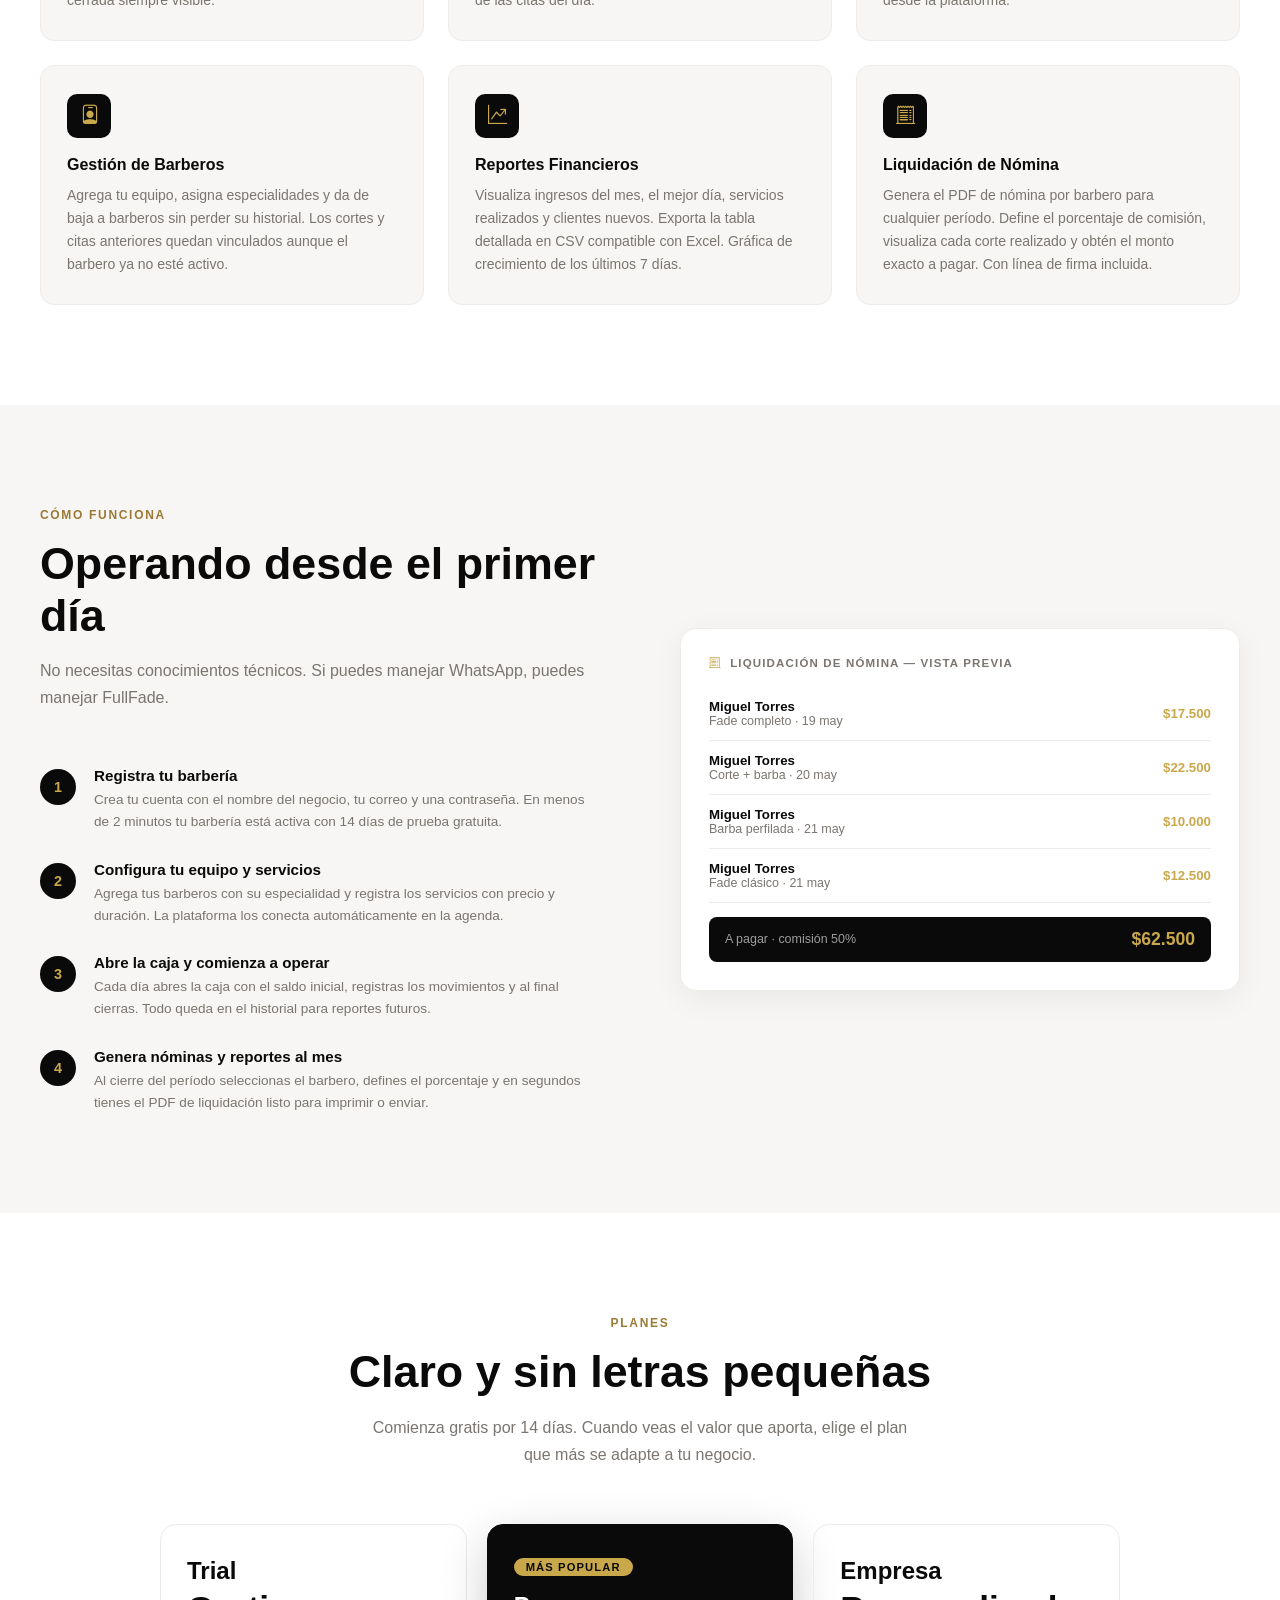
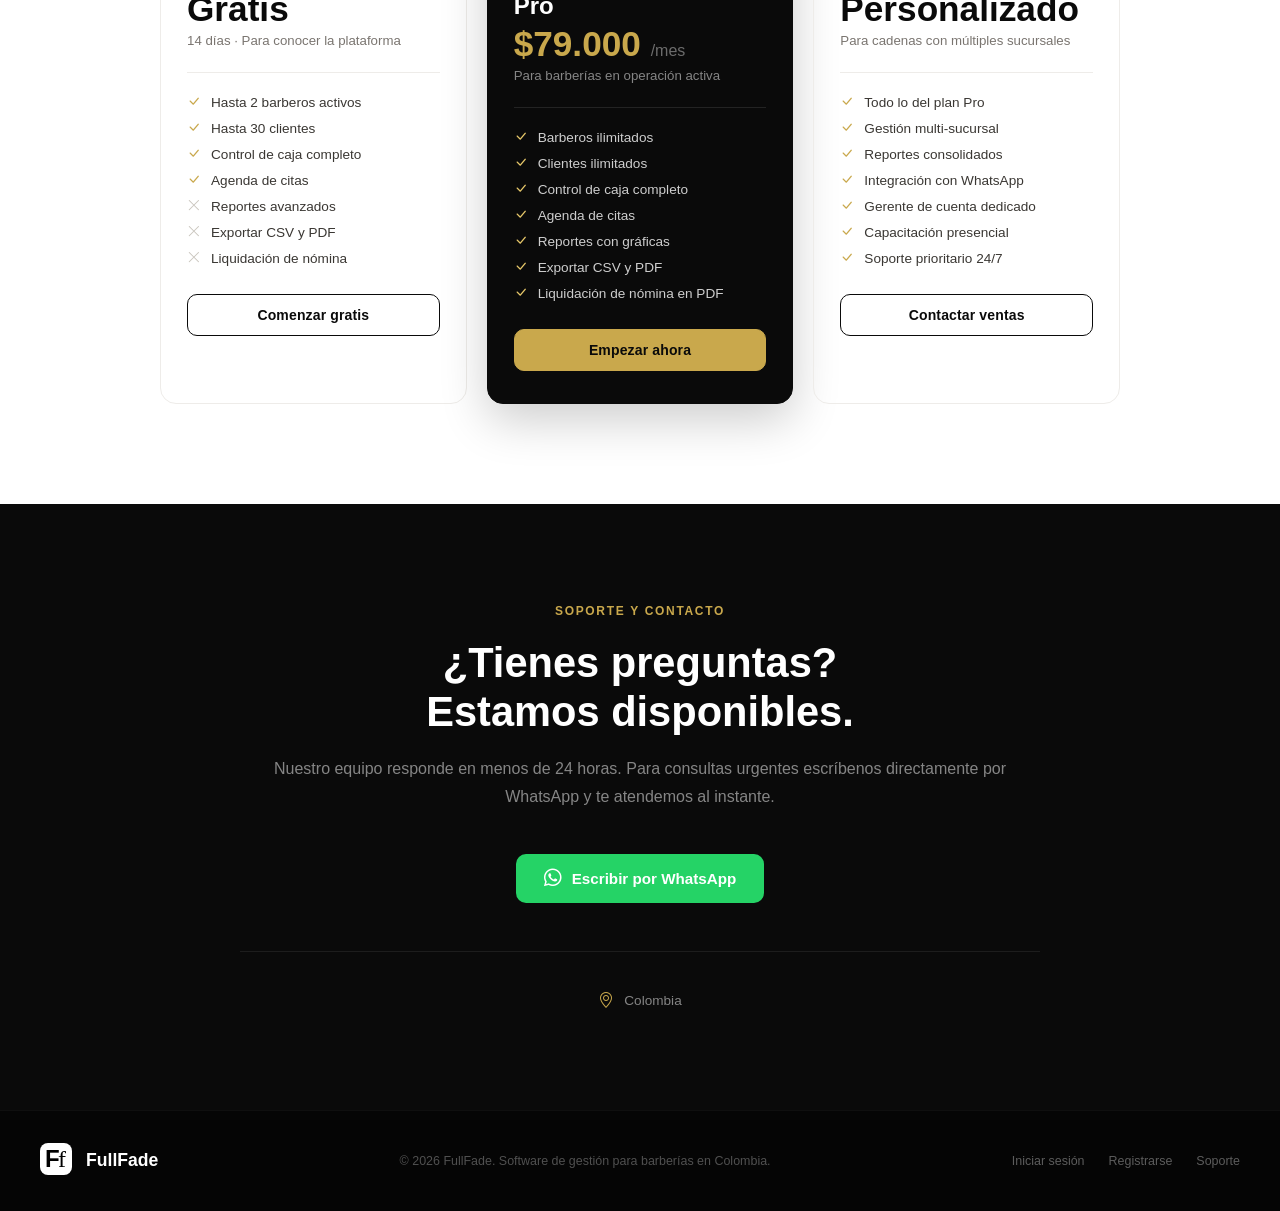
==== commit 283a71b4: "Cambio en el logo" ====
--- a/index.html
+++ b/index.html
@@ -51,8 +51,8 @@
     }
     /* logo-icon replaced by inline SVG */
     .logo-text {
-      font-family: arial; font-size: 2rem; font-weight: 900;
-      letter-spacing: 0.06em; color: var(--black); line-height: 1;
+      font-family: arial; font-size: 1.5rem; font-weight: 800;
+      color: var(--black); line-height: 1;
     }
 
     .nav-links { display: flex; gap: 32px; flex: 1; }
@@ -598,7 +598,7 @@
 <nav class="nav">
   <div class="nav-inner">
     <a href="/" class="logo">
-      <svg width="36" height="36" viewBox="0 0 36 36" fill="none" xmlns="http://www.w3.org/2000/svg" style="display:block;flex-shrink:0"><rect width="36" height="36" rx="8" fill="#0a0a0a"/><text x="5" y="26" font-family="Georgia,serif" font-size="26" font-weight="700" fill="white">F</text><text x="19" y="26" font-family="Georgia,serif" font-size="20" font-style="italic" fill="white">f</text></svg>
+      <svg width="36" height="36" viewBox="0 0 36 36" fill="none" xmlns="http://www.w3.org/2000/svg" style="display:block;flex-shrink:0"><rect width="36" height="36" rx="8" fill="#0a0a0a"/><text x="6" y="27" font-family="Arial" font-size="26" font-weight="700" fill="white">F</text><text x="20" y="27" font-family="serif" font-size="26"  fill="white">f</text></svg>
       <span class="logo-text">Full<span>Fade</span></span>
     </a>
     <div class="nav-links">
@@ -1023,7 +1023,7 @@
 <footer class="footer">
   <div class="footer-inner">
     <a href="/" class="footer-logo">
-      <svg width="28" height="28" viewBox="0 0 36 36" fill="none" xmlns="http://www.w3.org/2000/svg" style="display:block;flex-shrink:0"><rect width="36" height="36" rx="8" fill="white"/><text x="5" y="26" font-family="Georgia,serif" font-size="26" font-weight="700" fill="black">F</text><text x="19" y="26" font-family="Georgia,serif" font-size="20" font-style="italic" fill="black">f</text></svg>
+<svg width="36" height="36" viewBox="0 0 36 36" fill="none" xmlns="http://www.w3.org/2000/svg" style="display:block;flex-shrink:0"><rect width="32" height="32" rx="8" fill="white"/><text x="5" y="24" font-family="Arial" font-size="24" font-weight="700" fill="black">F</text><text x="18" y="24" font-family="serif" font-size="24"  fill="black">f</text></svg>
       <span class="logo-text">FullFade</span>
     </a>
     <p class="footer-copy">© 2026 FullFade. Software de gestión para barberías en Colombia.</p>
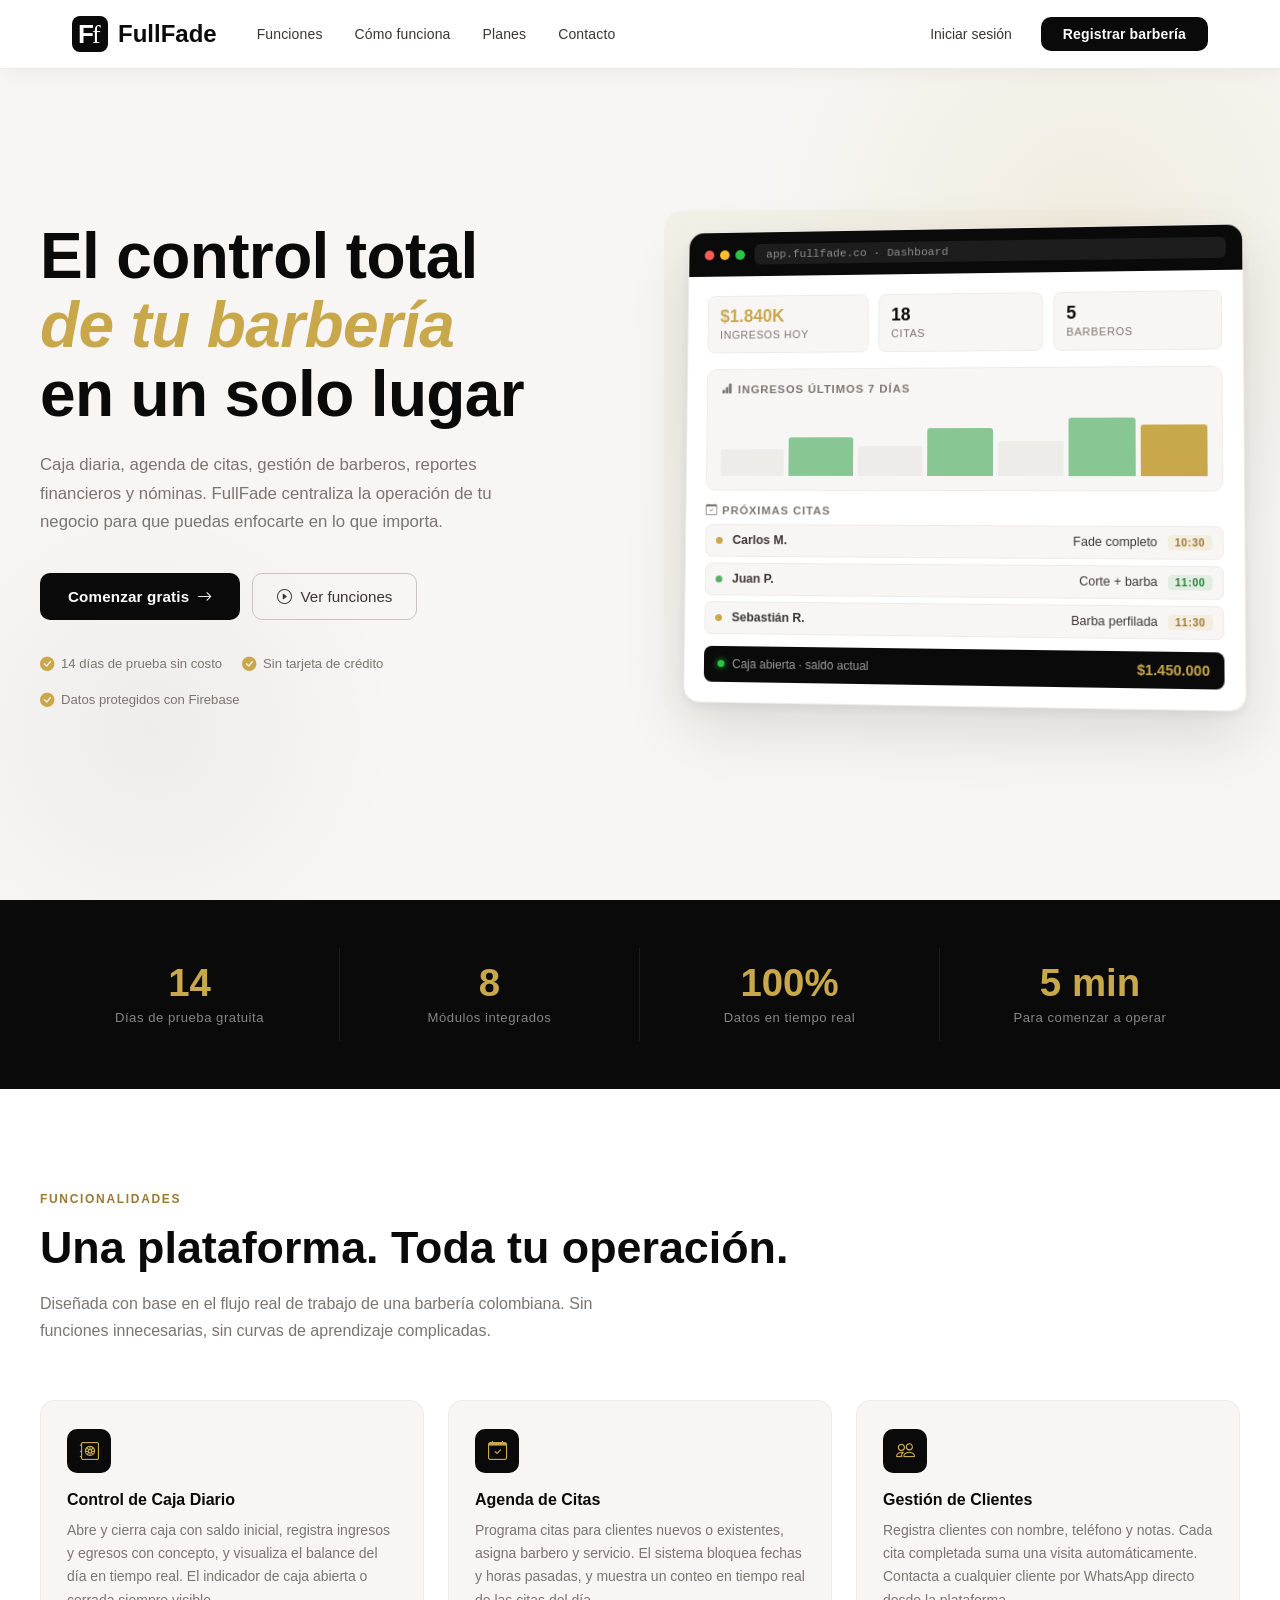
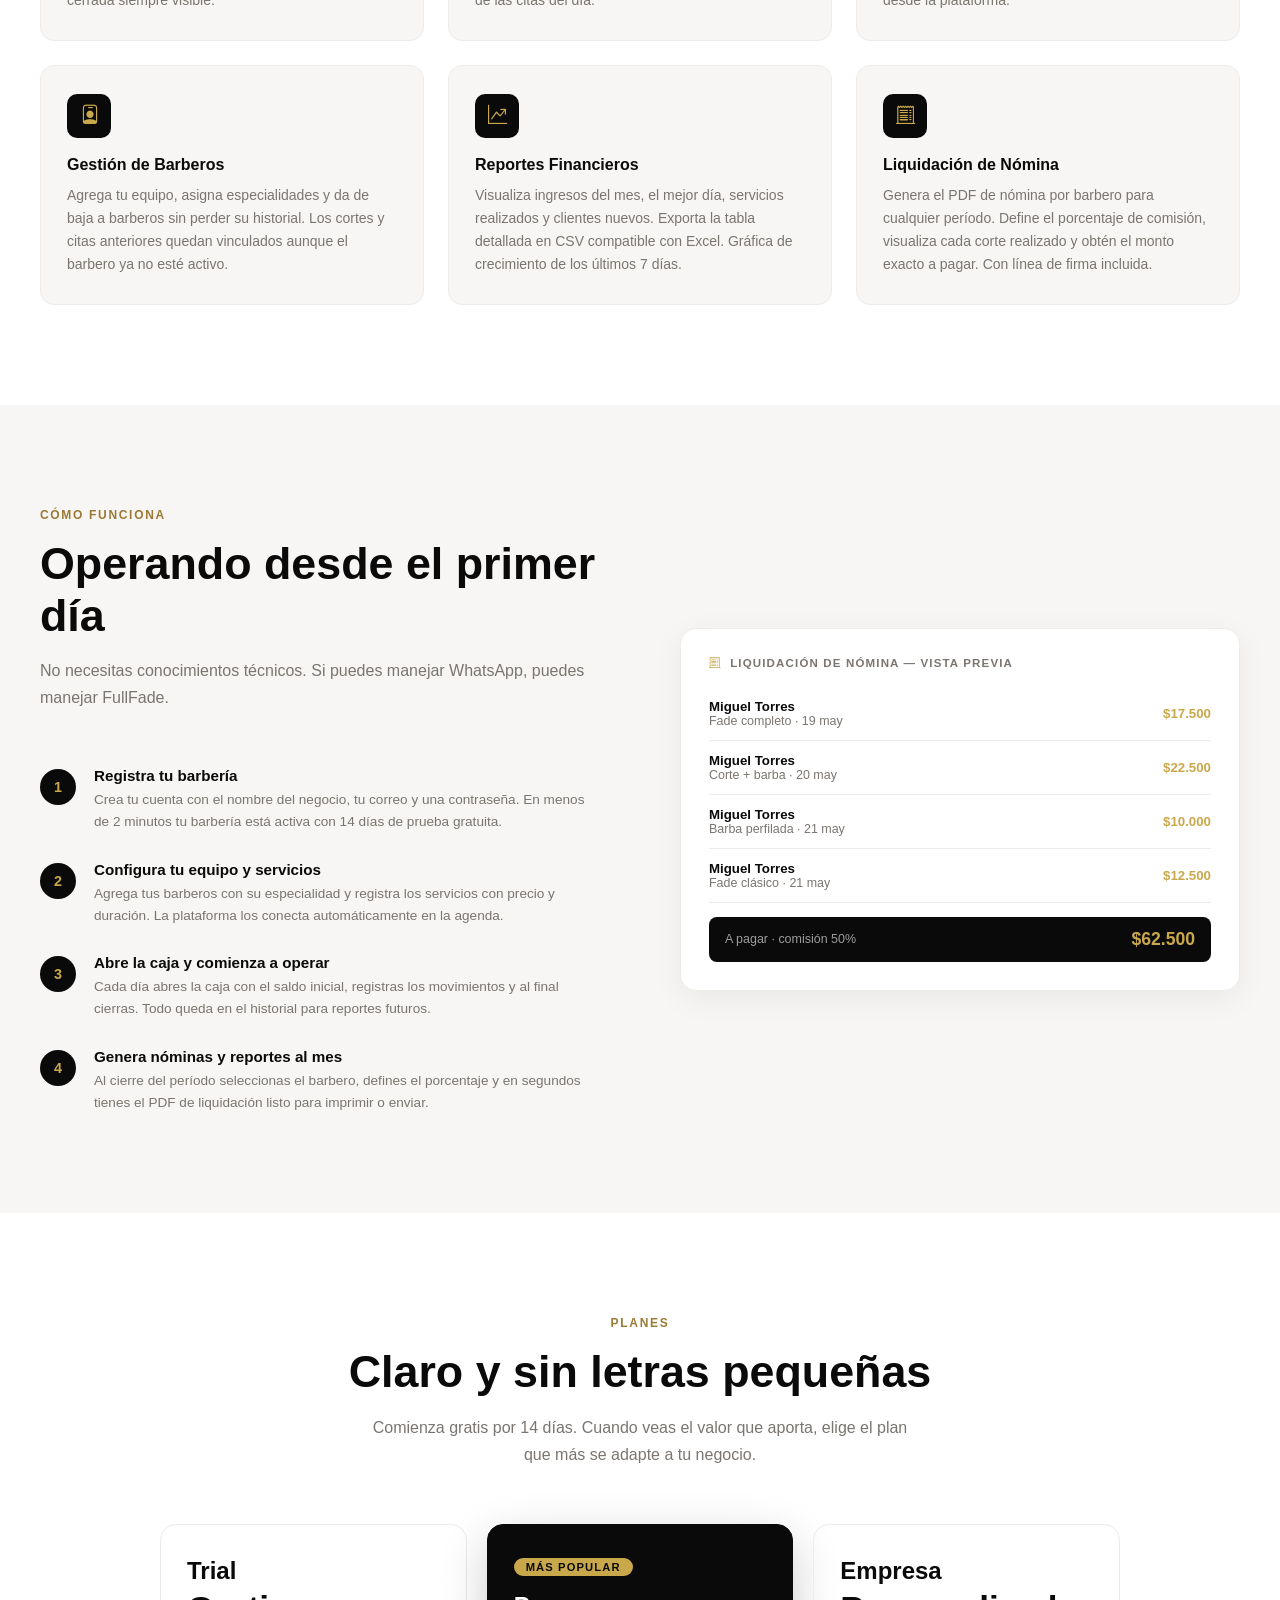
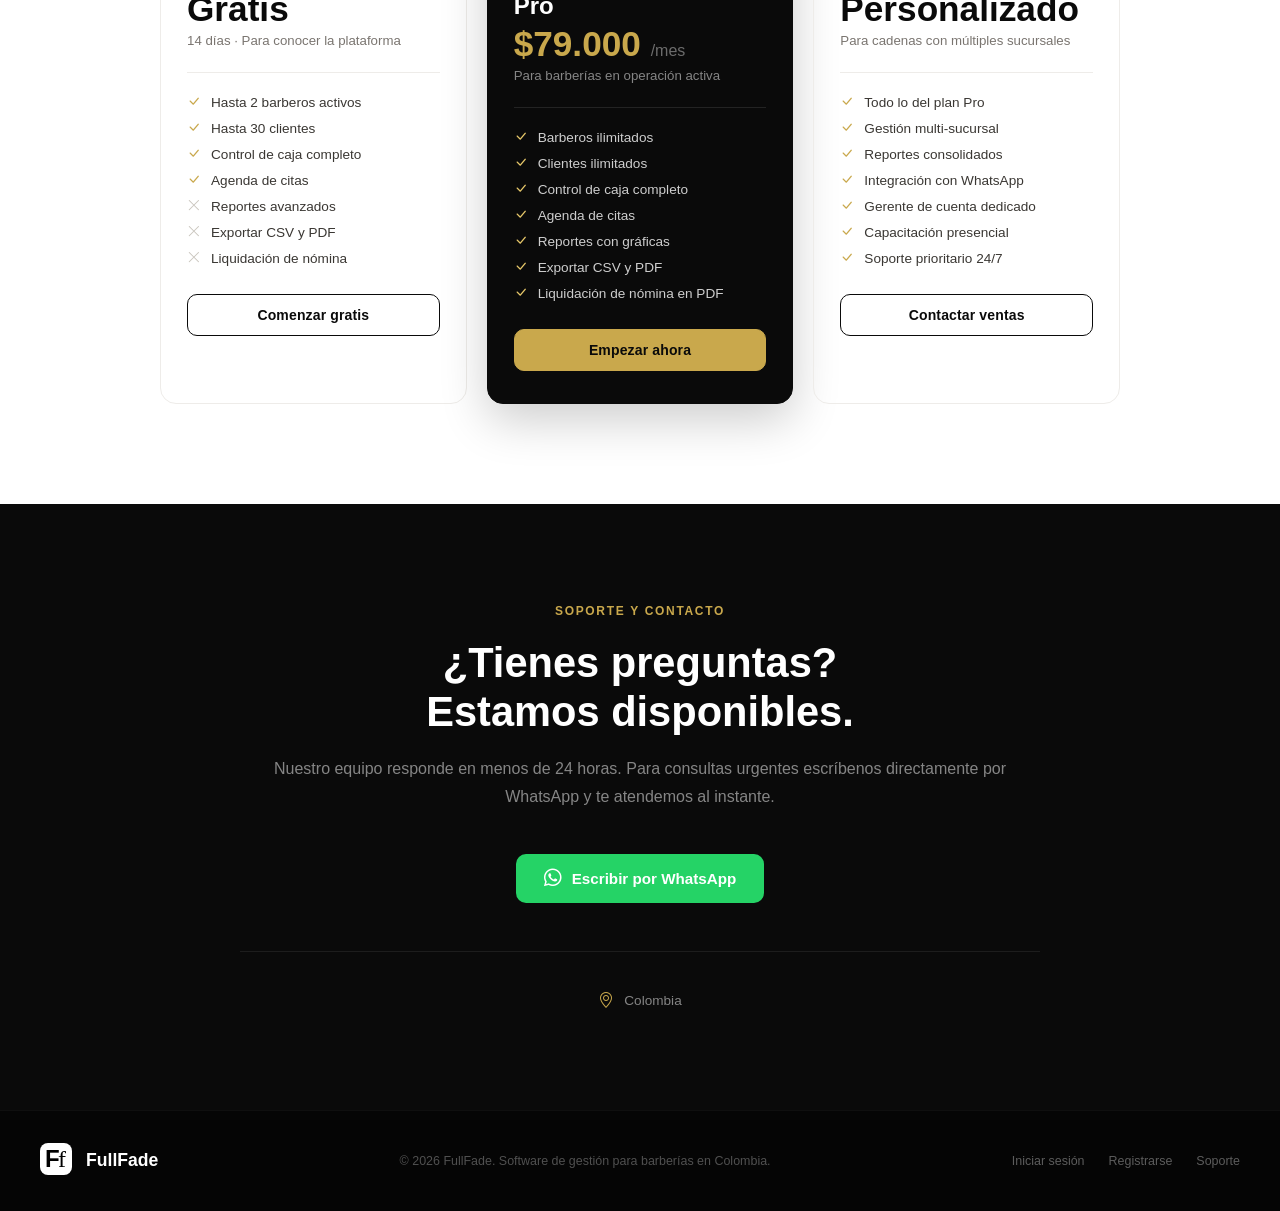
==== commit fd2537e8: "." ====
--- a/index.html
+++ b/index.html
@@ -629,10 +629,6 @@
 <section class="hero" id="home">
   <div class="hero-inner">
     <div class="hero-copy">
-      <div class="hero-eyebrow">
-        <i class="bi bi-geo-alt-fill"></i>
-        Hecho para barberías en Colombia
-      </div>
       <h1 class="hero-title">
         <span class="hero-title-line">El control total</span>
         <span class="hero-title-accent">de tu barbería</span>
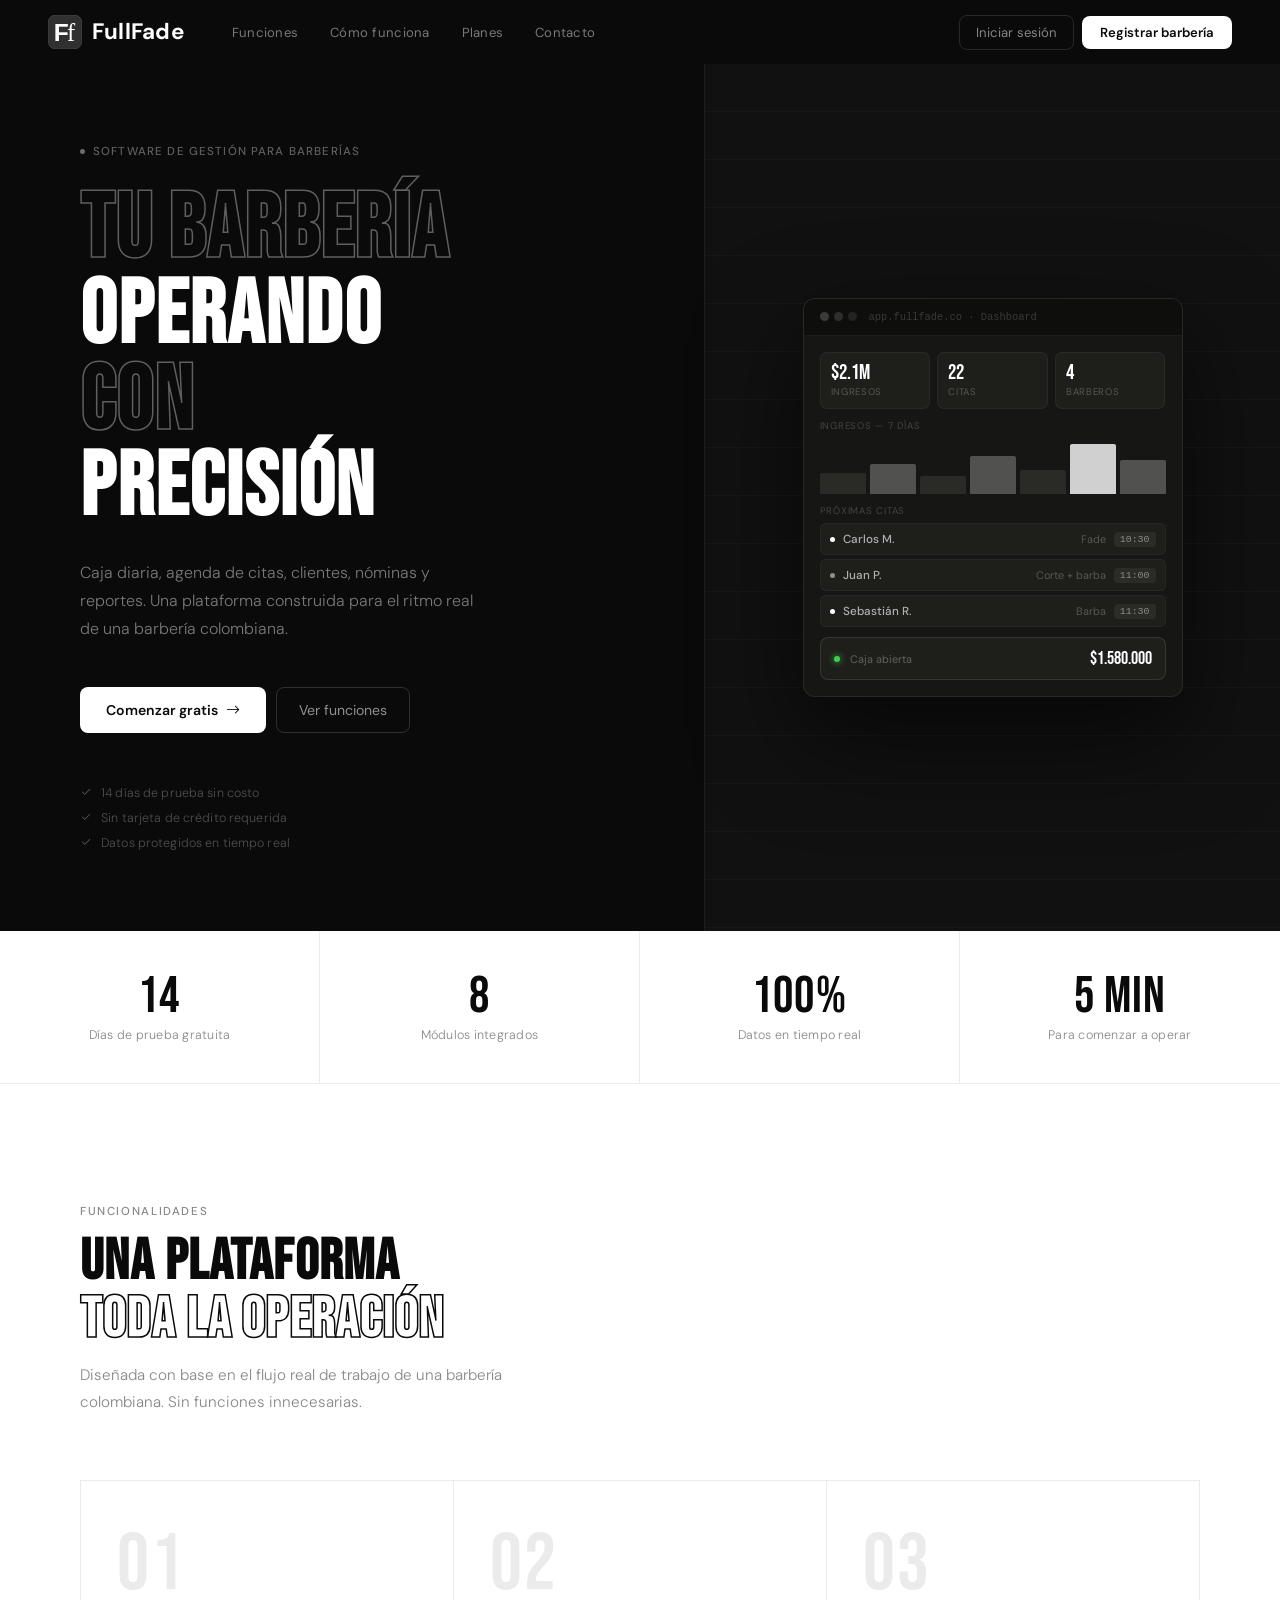
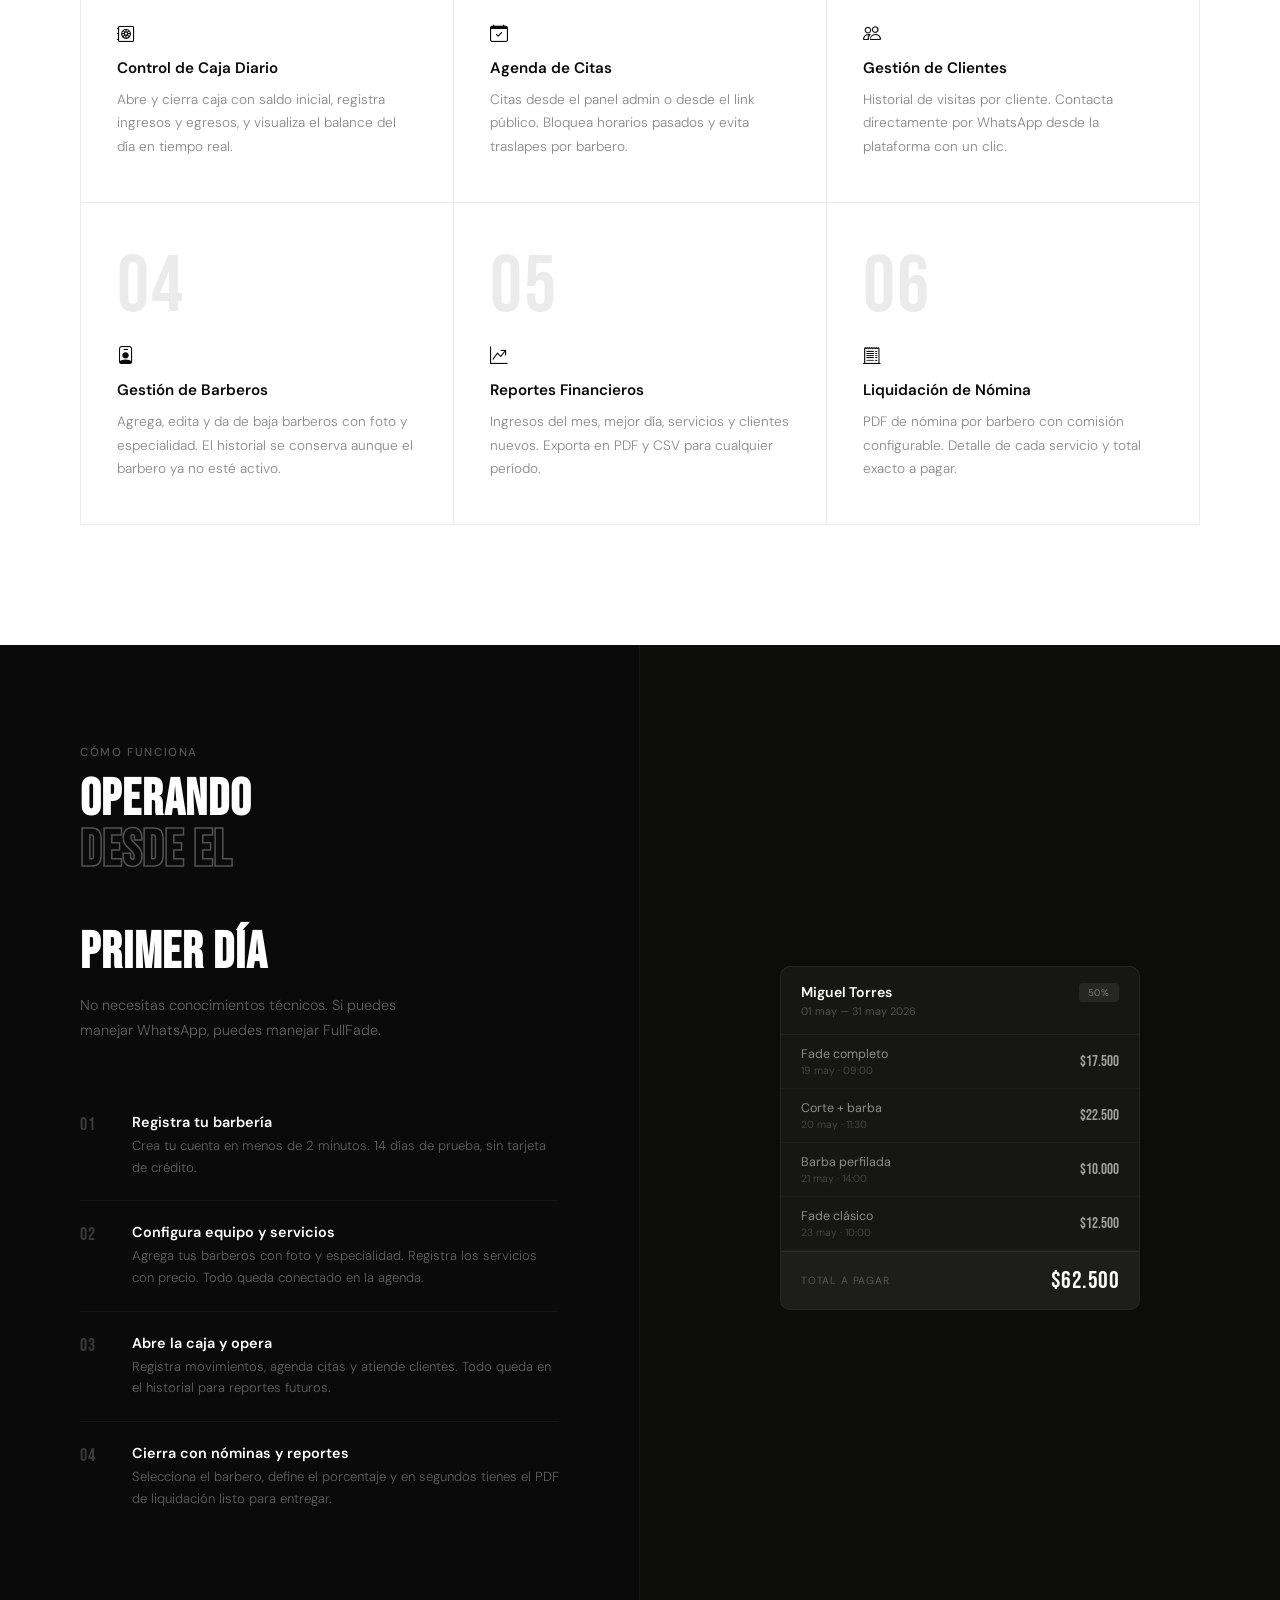
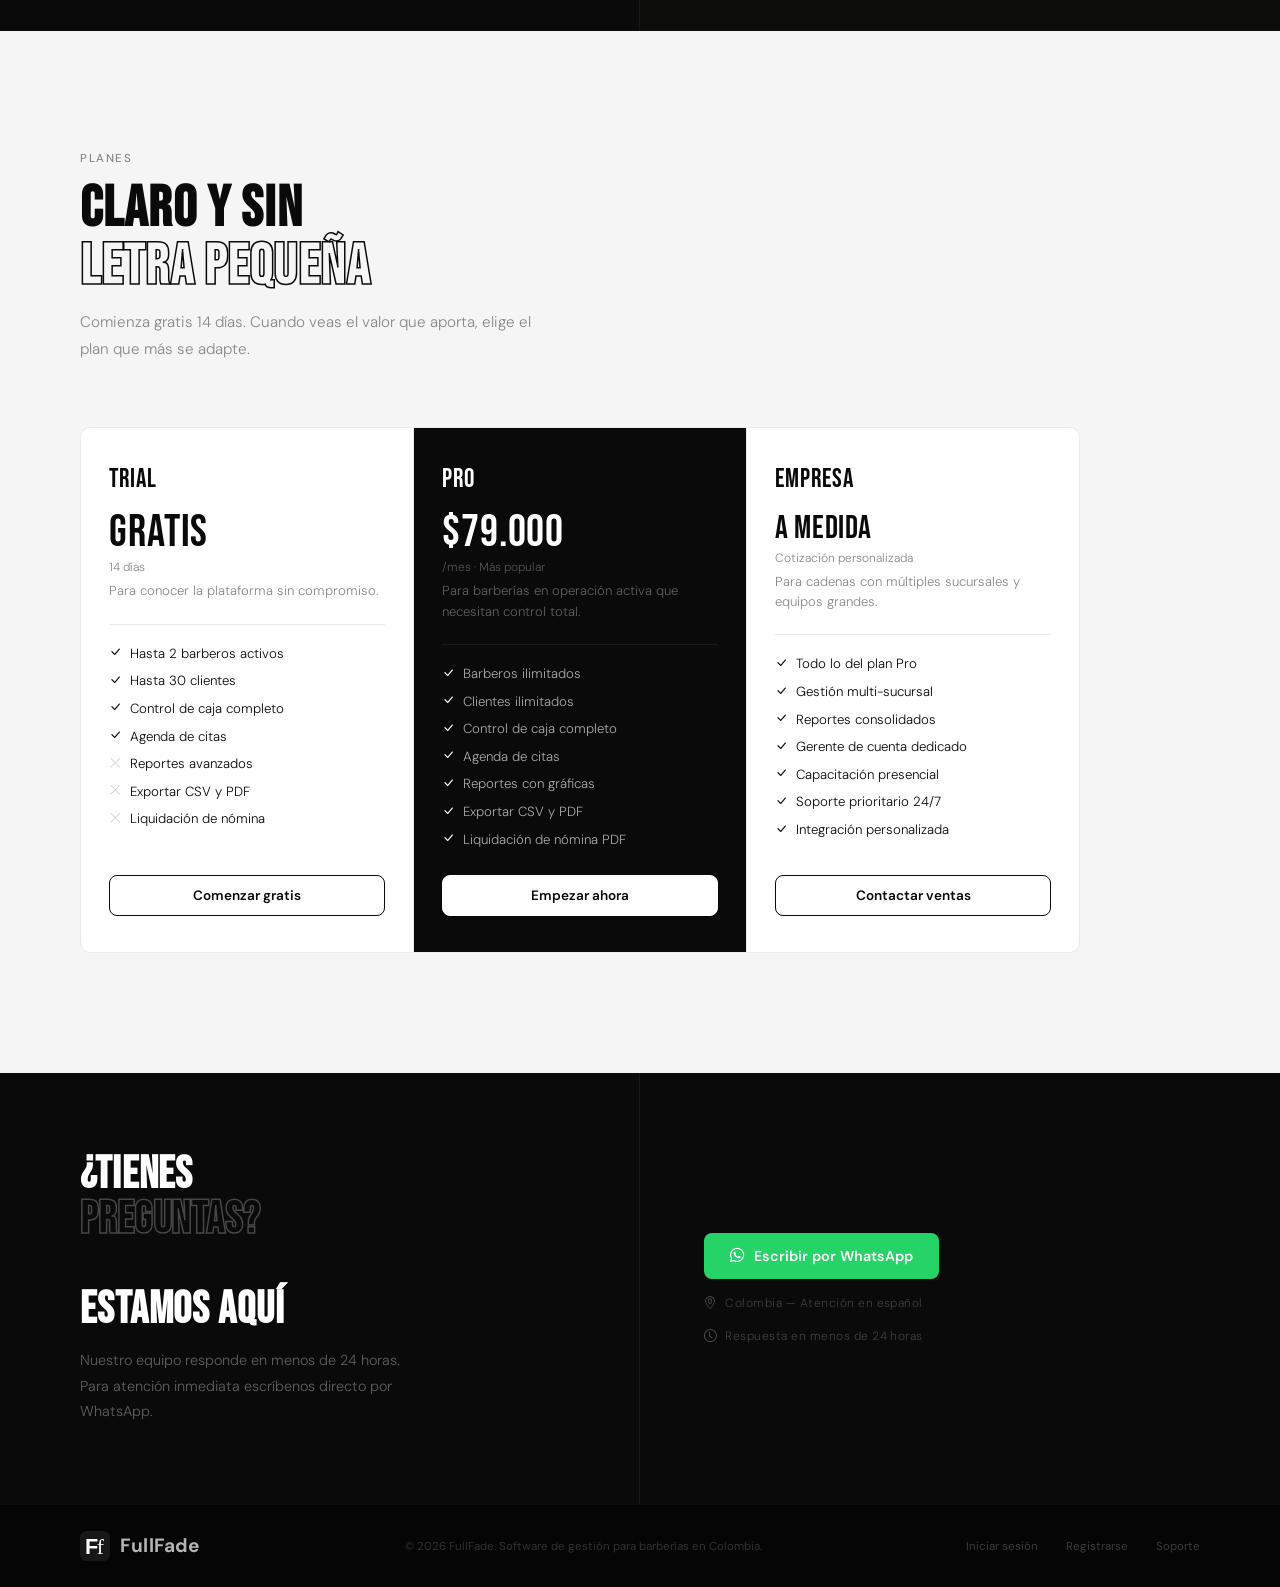
==== commit 25ae461c: "." ====
--- a/index.html
+++ b/index.html
@@ -8,588 +8,618 @@
   <link rel="shortcut icon" href="/src/assets/favicon.svg" type="image/x-icon">
   <link rel="preconnect" href="https://fonts.googleapis.com" />
   <link rel="preconnect" href="https://fonts.gstatic.com" crossorigin />
-  <link href="https://fonts.googleapis.com/css2?family=Playfair+Display:wght@400;700;900&family=DM+Sans:wght@300;400;500;600&display=swap" rel="stylesheet" />
+  <link href="https://fonts.googleapis.com/css2?family=Bebas+Neue&family=DM+Sans:ital,opsz,wght@0,9..40,300;0,9..40,400;0,9..40,500;0,9..40,600&display=swap" rel="stylesheet" />
   <link rel="stylesheet" href="https://cdn.jsdelivr.net/npm/bootstrap-icons@1.11.3/font/bootstrap-icons.min.css" />
+
   <style>
     *, *::before, *::after { box-sizing: border-box; margin: 0; padding: 0; }
 
     :root {
-      --black:   #0a0a0a;
-      --white:   #ffffff;
-      --gold:    #C9A84C;
-      --gold-lt: #e8c96a;
-      --gold-dk: #9a7a34;
-      --gray-1:  #f7f6f4;
-      --gray-2:  #eeece9;
-      --gray-3:  #c8c4bc;
-      --gray-4:  #7a7570;
-      --gray-5:  #3a3733;
-      --serif:   arial;
-      --sans:    arial;
-      --radius:  10px;
-      --trans:   0.22s ease;
+      --black:  #0a0a0a;
+      --white:  #ffffff;
+      --gray1:  #f5f5f5;
+      --gray2:  #ebebeb;
+      --gray3:  #d0d0d0;
+      --gray4:  #888888;
+      --gray5:  #444444;
+      --display: 'Bebas Neue', sans-serif;
+      --body:    'DM Sans', system-ui, sans-serif;
+      --r: 8px;
+      --t: 0.2s ease;
     }
 
     html { scroll-behavior: smooth; }
-    body { font-family: var(--sans); background: var(--white); color: var(--black); overflow-x: hidden; }
-
-    /* ── NAVBAR ─────────────────────────────────────────────────────── */
+    body {
+      font-family: var(--body);
+      background: var(--white);
+      color: var(--black);
+      overflow-x: hidden;
+    }
+
+    /* ── NAV ─────────────────────────────────────────────────────── */
     .nav {
       position: fixed; top: 0; left: 0; right: 0; z-index: 100;
-      background: var(--white);
-      border-bottom: 1px solid var(--gray-2);
-      box-shadow: 0 1px 20px rgba(0,0,0,0.06);
+      height: 64px;
+      background: var(--black);
+      display: flex; align-items: center;
     }
     .nav-inner {
-      max-width: 1200px; margin: 0 auto;
-      display: flex; align-items: center; gap: 40px;
-      padding: 0 32px; height: 68px;
+      width: 100%; max-width: 1280px; margin: 0 auto;
+      padding: 0 48px;
+      display: flex; align-items: center; gap: 48px;
     }
     .logo {
-      display: flex; align-items: center; gap: 10px;
+      display: inline-flex; align-items: center; gap: 10px;
       text-decoration: none; flex-shrink: 0;
     }
-    /* logo-icon replaced by inline SVG */
     .logo-text {
-      font-family: arial; font-size: 1.5rem; font-weight: 800;
-      color: var(--black); line-height: 1;
-    }
-
+      font-family: var(--body);
+      font-size: 1.4rem; font-weight: 700;
+      color: var(--white); line-height: 1;
+      letter-spacing: 0.01em;
+    }
     .nav-links { display: flex; gap: 32px; flex: 1; }
     .nav-links a {
-      font-size: 0.875rem; font-weight: 500; color: var(--gray-5);
-      text-decoration: none; letter-spacing: 0.01em;
-      transition: color var(--trans);
-    }
-    .nav-links a:hover { color: var(--black); }
-
-    .nav-cta { display: flex; align-items: center; gap: 10px; flex-shrink: 0; }
-    .btn-nav-ghost {
-      font-size: 0.875rem; font-weight: 500; color: var(--gray-5);
+      font-size: 0.82rem; font-weight: 400;
+      color: rgba(255,255,255,0.45);
+      text-decoration: none; letter-spacing: 0.02em;
+      transition: color var(--t);
+    }
+    .nav-links a:hover { color: rgba(255,255,255,0.9); }
+    .nav-actions { display: flex; gap: 8px; align-items: center; flex-shrink: 0; }
+    .nav-login {
+      font-size: 0.82rem; font-weight: 400; color: rgba(255,255,255,0.5);
+      text-decoration: none; padding: 8px 16px;
+      border: 1px solid rgba(255,255,255,0.12); border-radius: var(--r);
+      transition: all var(--t);
+    }
+    .nav-login:hover { color: var(--white); border-color: rgba(255,255,255,0.3); }
+    .nav-reg {
+      font-size: 0.82rem; font-weight: 600; color: var(--black);
       text-decoration: none; padding: 8px 18px;
-      border: 1px solid transparent; border-radius: var(--radius);
-      transition: all var(--trans);
-    }
-    .btn-nav-ghost:hover { color: var(--black); border-color: var(--gray-2); background: var(--gray-1); }
-    .btn-nav-cta {
-      font-size: 0.875rem; font-weight: 600; color: var(--white);
-      text-decoration: none; padding: 9px 22px;
-      background: var(--black); border-radius: var(--radius);
-      transition: all var(--trans); letter-spacing: 0.01em;
-    }
-    .btn-nav-cta:hover { background: var(--gray-5); transform: translateY(-1px); box-shadow: 0 4px 12px rgba(0,0,0,0.2); }
-
+      background: var(--white); border-radius: var(--r);
+      transition: background var(--t);
+    }
+    .nav-reg:hover { background: var(--gray2); }
     .nav-burger {
       display: none; flex-direction: column; gap: 5px;
-      background: none; border: none; cursor: pointer; padding: 4px;
-    }
-    .nav-burger span {
-      display: block; width: 22px; height: 2px;
-      background: var(--black); border-radius: 2px;
-      transition: all 0.3s;
-    }
+      background: none; border: none; padding: 4px; margin-left: auto;
+    }
+    .nav-burger span { display: block; width: 20px; height: 1.5px; background: var(--white); }
     .nav-mobile {
-      display: none; flex-direction: column; gap: 4px;
-      padding: 16px 24px 20px;
-      border-top: 1px solid var(--gray-2);
-      background: var(--white);
+      display: none; flex-direction: column;
+      background: var(--black);
+      border-top: 1px solid rgba(255,255,255,0.07);
+      padding: 12px 20px 20px;
     }
     .nav-mobile.open { display: flex; }
     .nav-mobile a {
-      font-size: 0.9rem; font-weight: 500; color: var(--gray-5);
-      text-decoration: none; padding: 10px 12px; border-radius: 8px;
-      transition: all var(--trans);
-    }
-    .nav-mobile a:hover { color: var(--black); background: var(--gray-1); }
-    .nav-mobile .btn-mobile-cta {
-      margin-top: 8px; text-align: center; background: var(--black);
-      color: var(--white); font-weight: 600; border-radius: var(--radius);
-    }
-    .nav-mobile .btn-mobile-cta:hover { background: var(--gray-5); }
-
-    /* ── HERO ────────────────────────────────────────────────────────── */
+      font-size: 0.88rem; color: rgba(255,255,255,0.55);
+      text-decoration: none; padding: 10px 10px; border-radius: 6px;
+      transition: all var(--t);
+    }
+    .nav-mobile a:hover { color: var(--white); background: rgba(255,255,255,0.05); }
+    .nav-mobile .m-reg {
+      margin-top: 8px; background: var(--white); color: var(--black);
+      font-weight: 600; text-align: center; border-radius: var(--r);
+    }
+    .nav-mobile .m-reg:hover { background: var(--gray2); }
+
+    /* ── HERO ─────────────────────────────────────────────────────── */
     .hero {
-      min-height: 100vh; display: flex; align-items: center;
-      padding: 110px 32px 80px;
-      background: var(--gray-1);
+      min-height: 100vh;
+      padding-top: 64px;
+      background: var(--black);
+      display: grid;
+      grid-template-columns: 55% 45%;
+      overflow: hidden;
+    }
+
+    .hero-left {
+      display: flex; flex-direction: column; justify-content: center;
+      padding: 80px 64px 80px 80px;
+    }
+
+    /* tagline pequeño */
+    .hero-tag {
+      display: inline-flex; align-items: center; gap: 8px;
+      font-size: 0.72rem; font-weight: 500; letter-spacing: 0.1em;
+      text-transform: uppercase; color: rgba(255,255,255,0.35);
+      margin-bottom: 28px;
+    }
+    .hero-tag-dot {
+      width: 5px; height: 5px; border-radius: 50%;
+      background: var(--white); opacity: 0.4; flex-shrink: 0;
+    }
+
+    .hero-h1 {
+      font-family: var(--display);
+      font-size: clamp(4rem, 7vw, 7rem);
+      line-height: 0.96;
+      color: var(--white);
+      letter-spacing: 0.02em;
+      margin-bottom: 28px;
+    }
+    /* linea de acento: hueca (outline) */
+    .hero-h1 .outline {
+      -webkit-text-stroke: 1.5px rgba(255,255,255,0.35);
+      color: transparent;
+      display: block;
+    }
+    .hero-h1 .solid { display: block; }
+
+    .hero-sub {
+      font-size: 1rem; font-weight: 300;
+      color: rgba(255,255,255,0.45);
+      line-height: 1.75; max-width: 400px;
+      margin-bottom: 44px;
+    }
+
+    .hero-btns { display: flex; gap: 10px; flex-wrap: wrap; margin-bottom: 52px; }
+    .btn-wh {
+      display: inline-flex; align-items: center; gap: 8px;
+      background: var(--white); color: var(--black);
+      font-size: 0.88rem; font-weight: 600; padding: 13px 26px;
+      border-radius: var(--r); text-decoration: none;
+      transition: all var(--t);
+    }
+    .btn-wh:hover { background: var(--gray2); transform: translateY(-1px); }
+    .btn-br {
+      display: inline-flex; align-items: center; gap: 8px;
+      background: transparent; color: rgba(255,255,255,0.55);
+      font-size: 0.88rem; font-weight: 400; padding: 13px 22px;
+      border: 1px solid rgba(255,255,255,0.15); border-radius: var(--r);
+      text-decoration: none; transition: all var(--t);
+    }
+    .btn-br:hover { color: var(--white); border-color: rgba(255,255,255,0.4); }
+
+    .hero-proofs { display: flex; flex-direction: column; gap: 9px; }
+    .hero-proof {
+      display: flex; align-items: center; gap: 9px;
+      font-size: 0.78rem; font-weight: 300;
+      color: rgba(255,255,255,0.28); letter-spacing: 0.01em;
+    }
+    .hero-proof i { font-size: 0.72rem; color: rgba(255,255,255,0.35); }
+
+    /* panel derecho del hero */
+    .hero-right {
+      position: relative;
+      background: #111;
+      display: flex; align-items: center; justify-content: center;
+      padding: 60px 48px;
+      border-left: 1px solid rgba(255,255,255,0.05);
+    }
+    /* líneas horizontales sutiles — efecto hoja milimetrada en negro */
+    .hero-right::before {
+      content: '';
+      position: absolute; inset: 0;
+      background: repeating-linear-gradient(
+        180deg,
+        transparent 0px,
+        transparent 47px,
+        rgba(255,255,255,0.03) 47px,
+        rgba(255,255,255,0.03) 48px
+      );
+      pointer-events: none;
+    }
+
+    /* dashboard mock */
+    .dash {
+      position: relative; z-index: 1;
+      width: 100%; max-width: 380px;
+      background: #161614;
+      border: 1px solid rgba(255,255,255,0.08);
+      border-radius: 12px; overflow: hidden;
+      box-shadow: 0 40px 100px rgba(0,0,0,0.6);
+    }
+    .dash-bar {
+      padding: 12px 16px;
+      background: #0e0e0c;
+      border-bottom: 1px solid rgba(255,255,255,0.06);
+      display: flex; align-items: center; gap: 12px;
+    }
+    .d-dots { display: flex; gap: 5px; }
+    .d-dots span { width: 9px; height: 9px; border-radius: 50%; }
+    .d-dots span:nth-child(1) { background: #3a3a38; }
+    .d-dots span:nth-child(2) { background: #2e2e2c; }
+    .d-dots span:nth-child(3) { background: #242422; }
+    .d-url {
+      font-family: 'DM Mono', monospace; font-size: 0.65rem;
+      color: rgba(255,255,255,0.18); flex: 1;
+    }
+    .dash-body { padding: 16px; display: flex; flex-direction: column; gap: 10px; }
+
+    /* kpis */
+    .d-kpis { display: grid; grid-template-columns: repeat(3,1fr); gap: 7px; }
+    .dk {
+      background: #1e1e1b; border: 1px solid rgba(255,255,255,0.05);
+      border-radius: 7px; padding: 10px;
+    }
+    .dk-v {
+      font-family: var(--display); font-size: 1.3rem; color: var(--white);
+      line-height: 1; margin-bottom: 2px;
+    }
+    .dk-l {
+      font-size: 0.6rem; text-transform: uppercase; letter-spacing: 0.07em;
+      color: rgba(255,255,255,0.25);
+    }
+
+    /* chart */
+    .d-lbl {
+      font-size: 0.6rem; text-transform: uppercase; letter-spacing: 0.08em;
+      color: rgba(255,255,255,0.2); margin-bottom: 6px;
+    }
+    .d-bars { display: flex; align-items: flex-end; gap: 4px; height: 56px; }
+    .db { flex: 1; border-radius: 2px 2px 0 0; background: #2a2a27; }
+    .db.hi { background: var(--white); opacity: 0.8; }
+    .db.md { background: rgba(255,255,255,0.25); }
+
+    /* citas */
+    .d-cita {
+      display: flex; align-items: center; gap: 8px;
+      padding: 7px 9px; font-size: 0.73rem;
+      background: #1e1e1b; border: 1px solid rgba(255,255,255,0.04);
+      border-radius: 6px; margin-bottom: 4px;
+    }
+    .d-cita:last-of-type { margin-bottom: 0; }
+    .d-dot { width: 5px; height: 5px; border-radius: 50%;
+              background: var(--white); opacity: 0.5; flex-shrink: 0; }
+    .d-dot.a { opacity: 1; }
+    .d-nm { font-weight: 500; color: rgba(255,255,255,0.65); flex: 1; }
+    .d-sv { color: rgba(255,255,255,0.25); font-size: 0.68rem; }
+    .d-hr {
+      font-family: 'DM Mono', monospace; font-size: 0.62rem;
+      color: rgba(255,255,255,0.45);
+      background: rgba(255,255,255,0.06); padding: 2px 6px; border-radius: 4px;
+    }
+
+    /* caja */
+    .d-caja {
+      display: flex; align-items: center; gap: 10px;
+      background: #1e1e1b; border: 1px solid rgba(255,255,255,0.1);
+      border-radius: 8px; padding: 10px 13px;
+    }
+    .d-live { width: 6px; height: 6px; border-radius: 50%;
+               background: #3ecf4a; box-shadow: 0 0 7px #3ecf4a; flex-shrink: 0; }
+    .d-ct { font-size: 0.68rem; color: rgba(255,255,255,0.3); flex: 1; }
+    .d-cv { font-family: var(--display); font-size: 1.1rem; color: var(--white); }
+
+    /* ── STATS BAR ────────────────────────────────────────────────── */
+    .stats {
+      background: var(--white);
+      border-bottom: 1px solid var(--gray2);
+      display: grid; grid-template-columns: repeat(4,1fr);
+    }
+    .stat {
+      padding: 40px 32px; text-align: center;
+      border-right: 1px solid var(--gray2);
+    }
+    .stat:last-child { border-right: none; }
+    .stat-n {
+      font-family: var(--display);
+      font-size: 3.2rem; color: var(--black);
+      line-height: 1; margin-bottom: 5px;
+      letter-spacing: 0.02em;
+    }
+    .stat-l {
+      font-size: 0.78rem; font-weight: 300;
+      color: var(--gray4); letter-spacing: 0.02em;
+    }
+
+    /* ── FEATURES ────────────────────────────────────────────────── */
+    .features { padding: 120px 80px; background: var(--white); }
+    .sec-eyebrow {
+      font-size: 0.72rem; font-weight: 500; text-transform: uppercase;
+      letter-spacing: 0.14em; color: var(--gray4); margin-bottom: 14px;
+      display: block;
+    }
+    .sec-h {
+      font-family: var(--display);
+      font-size: clamp(2.6rem, 4.5vw, 4.2rem);
+      line-height: 1; letter-spacing: 0.02em;
+      color: var(--black); margin-bottom: 14px;
+    }
+    /* outline en titulos de sección */
+    .sec-h .out {
+      -webkit-text-stroke: 1.5px var(--black);
+      color: transparent;
+    }
+    .sec-sub {
+      font-size: 0.95rem; font-weight: 300; color: var(--gray4);
+      line-height: 1.75; max-width: 480px; margin-bottom: 64px;
+    }
+
+    /* grilla editorial: borde compartido, sin card elevada */
+    .feat-grid {
+      display: grid; grid-template-columns: repeat(3,1fr);
+      border-top: 1px solid var(--gray2);
+      border-left: 1px solid var(--gray2);
+    }
+    .feat {
+      padding: 44px 36px;
+      border-right: 1px solid var(--gray2);
+      border-bottom: 1px solid var(--gray2);
       position: relative; overflow: hidden;
-    }
-    .hero::before {
-      content: '';
-      position: absolute; top: -120px; right: -160px;
-      width: 700px; height: 700px; border-radius: 50%;
-      background: radial-gradient(circle, rgba(201,168,76,0.12) 0%, transparent 70%);
-      pointer-events: none;
-    }
-    .hero::after {
-      content: '';
-      position: absolute; bottom: -80px; left: -100px;
-      width: 500px; height: 500px; border-radius: 50%;
-      background: radial-gradient(circle, rgba(10,10,10,0.04) 0%, transparent 70%);
-      pointer-events: none;
-    }
-
-    .hero-inner {
-      max-width: 1200px; margin: 0 auto; width: 100%;
-      display: grid; grid-template-columns: 1fr 1fr; gap: 80px;
-      align-items: center; position: relative; z-index: 1;
-    }
-
-    .hero-eyebrow {
-      display: inline-flex; align-items: center; gap: 8px;
-      font-size: 0.78rem; font-weight: 600; letter-spacing: 0.12em;
-      text-transform: uppercase; color: var(--gold-dk);
-      background: rgba(201,168,76,0.1); border: 1px solid rgba(201,168,76,0.25);
-      border-radius: 999px; padding: 5px 14px;
-      margin-bottom: 24px;
-    }
-
-    .hero-title {
-      font-family: var(--serif); font-size: clamp(2.6rem, 5vw, 4rem);
-      font-weight: 900; line-height: 1.08; letter-spacing: -0.01em;
-      color: var(--black); margin-bottom: 22px;
-    }
-    .hero-title-line { display: block; }
-    .hero-title-accent {
-      display: block; color: var(--gold);
-      font-style: italic;
-    }
-
-    .hero-sub {
-      font-size: 1.05rem; color: var(--gray-4); line-height: 1.7;
-      margin-bottom: 36px; max-width: 480px; font-weight: 300;
-    }
-
-    .hero-actions { display: flex; gap: 12px; flex-wrap: wrap; margin-bottom: 36px; }
-    .btn-hero-primary {
-      display: inline-flex; align-items: center; gap: 8px;
-      background: var(--black); color: var(--white);
-      font-size: 0.95rem; font-weight: 600; padding: 14px 28px;
-      border-radius: var(--radius); text-decoration: none;
-      transition: all var(--trans); letter-spacing: 0.01em;
-    }
-    .btn-hero-primary:hover { background: var(--gray-5); transform: translateY(-2px); box-shadow: 0 8px 24px rgba(0,0,0,0.2); }
-    .btn-hero-secondary {
-      display: inline-flex; align-items: center; gap: 8px;
-      background: transparent; color: var(--gray-5);
-      font-size: 0.95rem; font-weight: 500; padding: 14px 24px;
-      border: 1px solid var(--gray-3); border-radius: var(--radius);
-      text-decoration: none; transition: all var(--trans);
-    }
-    .btn-hero-secondary:hover { color: var(--black); border-color: var(--black); background: var(--white); }
-
-    .hero-trust {
-      display: flex; flex-wrap: wrap; gap: 20px;
-    }
-    .hero-trust-item {
-      display: flex; align-items: center; gap: 7px;
-      font-size: 0.82rem; color: var(--gray-4); font-weight: 500;
-    }
-    .hero-trust-item i { color: var(--gold); font-size: 0.9rem; }
-
-    /* ── PREVIEW ─────────────────────────────────────────────────────── */
-    .preview-wrap {
-      position: relative;
-    }
-    .preview-wrap::before {
-      content: '';
-      position: absolute; inset: -16px; border-radius: 20px;
-      background: linear-gradient(135deg, rgba(201,168,76,0.08), transparent 60%);
-      z-index: 0;
-    }
-    .preview-card {
-      position: relative; z-index: 1;
-      background: var(--white);
-      border: 1px solid var(--gray-2);
-      border-radius: 16px;
-      box-shadow: 0 24px 64px rgba(0,0,0,0.12), 0 4px 12px rgba(0,0,0,0.06);
-      overflow: hidden;
-      transform: perspective(1000px) rotateY(-4deg) rotateX(2deg);
-      transition: transform 0.4s ease;
-    }
-    .preview-card:hover { transform: perspective(1000px) rotateY(-1deg) rotateX(1deg); }
-
-    .preview-titlebar {
-      background: var(--black); padding: 12px 16px;
-      display: flex; align-items: center; gap: 10px;
-    }
-    .preview-dots { display: flex; gap: 6px; }
-    .preview-dots span {
-      width: 10px; height: 10px; border-radius: 50%;
-    }
-    .preview-dots span:nth-child(1) { background: #ff5f57; }
-    .preview-dots span:nth-child(2) { background: #febc2e; }
-    .preview-dots span:nth-child(3) { background: #28c840; }
-    .preview-url {
-      flex: 1; background: rgba(255,255,255,0.08); border-radius: 6px;
-      padding: 4px 12px; font-size: 0.72rem; color: rgba(255,255,255,0.5);
-      font-family: monospace;
-    }
-
-    .preview-body { padding: 20px; }
-
-    /* KPI row */
-    .preview-kpis {
-      display: grid; grid-template-columns: repeat(3,1fr); gap: 10px;
-      margin-bottom: 16px;
-    }
-    .pkpi {
-      background: var(--gray-1); border-radius: 8px; padding: 12px;
-      border: 1px solid var(--gray-2);
-    }
-    .pkpi-val {
-      font-family: var(--serif); font-size: 1.1rem; font-weight: 700;
-      color: var(--black); line-height: 1; margin-bottom: 3px;
-    }
-    .pkpi-val.gold { color: var(--gold); }
-    .pkpi-lbl { font-size: 0.68rem; color: var(--gray-4); font-weight: 500; text-transform: uppercase; letter-spacing: 0.06em; }
-
-    /* Chart */
-    .preview-chart-wrap {
-      background: var(--gray-1); border-radius: 10px; padding: 14px;
-      border: 1px solid var(--gray-2); margin-bottom: 14px;
-    }
-    .preview-chart-title {
-      font-size: 0.72rem; font-weight: 600; color: var(--gray-4);
-      text-transform: uppercase; letter-spacing: 0.08em; margin-bottom: 12px;
-    }
-    .preview-chart {
-      display: flex; align-items: flex-end; gap: 5px; height: 70px;
-    }
-    .preview-chart .cb {
-      flex: 1; border-radius: 3px 3px 0 0;
-      background: var(--gray-2); transition: height 0.4s ease;
-    }
-    .preview-chart .cb.gold-bar { background: var(--gold); }
-    .preview-chart .cb.green-bar { background: rgba(47,158,68,0.55); }
-
-    /* Citas list */
-    .preview-citas-title {
-      font-size: 0.72rem; font-weight: 600; color: var(--gray-4);
-      text-transform: uppercase; letter-spacing: 0.08em; margin-bottom: 8px;
-    }
-    .preview-cita {
-      display: flex; align-items: center; gap: 10px;
-      padding: 8px 10px; border-radius: 7px;
-      background: var(--gray-1); border: 1px solid var(--gray-2);
-      margin-bottom: 6px; font-size: 0.78rem; color: var(--gray-5);
-    }
-    .preview-cita:last-child { margin-bottom: 0; }
-    .cita-dot {
-      width: 7px; height: 7px; border-radius: 50%;
-      background: var(--gold); flex-shrink: 0;
-    }
-    .cita-dot.green { background: rgba(47,158,68,0.8); }
-    .cita-name { font-weight: 600; flex: 1; }
-    .cita-badge {
-      font-size: 0.65rem; font-weight: 700; letter-spacing: 0.05em;
-      background: rgba(201,168,76,0.12); color: var(--gold-dk);
-      border-radius: 4px; padding: 2px 7px;
-    }
-    .cita-badge.green { background: rgba(47,158,68,0.1); color: #2a7d3a; }
-
-    /* Caja bar */
-    .preview-caja {
-      display: flex; align-items: center; gap: 8px;
-      background: var(--black); border-radius: 8px; padding: 10px 14px;
-      margin-top: 12px;
-    }
-    .caja-dot-on {
-      width: 7px; height: 7px; border-radius: 50%;
-      background: #28c840; box-shadow: 0 0 6px #28c840; flex-shrink: 0;
-    }
-    .caja-label { font-size: 0.75rem; color: rgba(255,255,255,0.6); flex: 1; }
-    .caja-val { font-size: 0.88rem; font-weight: 700; color: var(--gold); font-family: var(--serif); }
-
-    /* ── STATS STRIP ──────────────────────────────────────────────────── */
-    .stats-strip {
-      background: var(--black); padding: 48px 32px;
-    }
-    .stats-inner {
-      max-width: 1200px; margin: 0 auto;
-      display: grid; grid-template-columns: repeat(4,1fr); gap: 0;
-    }
-    .stat-item {
-      text-align: center; padding: 16px 24px;
-      border-right: 1px solid rgba(255,255,255,0.08);
-    }
-    .stat-item:last-child { border-right: none; }
-    .stat-number {
-      font-family: var(--serif); font-size: 2.4rem; font-weight: 900;
-      color: var(--gold); line-height: 1; margin-bottom: 8px;
-    }
-    .stat-label {
-      font-size: 0.82rem; color: rgba(255,255,255,0.5);
-      font-weight: 400; letter-spacing: 0.04em;
-    }
-
-    /* ── FEATURES ─────────────────────────────────────────────────────── */
-    .features { padding: 100px 32px; background: var(--white); }
-    .section-inner { max-width: 1200px; margin: 0 auto; }
-    .section-eyebrow {
-      display: inline-block;
-      font-size: 0.75rem; font-weight: 700; letter-spacing: 0.14em;
-      text-transform: uppercase; color: var(--gold-dk);
-      margin-bottom: 16px;
-    }
-    .section-title {
-      font-family: var(--serif); font-size: clamp(2rem, 4vw, 2.8rem);
-      font-weight: 900; color: var(--black); line-height: 1.15;
-      margin-bottom: 16px;
-    }
-    .section-sub {
-      font-size: 1rem; color: var(--gray-4); line-height: 1.7;
-      max-width: 560px; font-weight: 300; margin-bottom: 56px;
-    }
-
-    .features-grid {
-      display: grid; grid-template-columns: repeat(3,1fr); gap: 24px;
-    }
-    .feature-card {
-      background: var(--gray-1); border: 1px solid var(--gray-2);
-      border-radius: 14px; padding: 28px 26px;
-      transition: all var(--trans); position: relative; overflow: hidden;
-    }
-    .feature-card::before {
-      content: '';
-      position: absolute; top: 0; left: 0; right: 0; height: 2px;
-      background: linear-gradient(90deg, var(--gold), transparent);
-      opacity: 0; transition: opacity var(--trans);
-    }
-    .feature-card:hover { border-color: rgba(201,168,76,0.3); transform: translateY(-3px); box-shadow: 0 12px 32px rgba(0,0,0,0.07); }
-    .feature-card:hover::before { opacity: 1; }
-
-    .feature-icon-wrap {
-      width: 44px; height: 44px; border-radius: 10px;
-      background: var(--black); display: flex; align-items: center;
-      justify-content: center; margin-bottom: 18px;
-    }
-    .feature-icon-wrap i { font-size: 1.2rem; color: var(--gold); }
-    .feature-title {
-      font-size: 1rem; font-weight: 700; color: var(--black);
-      margin-bottom: 10px; font-family: var(--serif);
-    }
-    .feature-desc {
-      font-size: 0.875rem; color: var(--gray-4); line-height: 1.65; font-weight: 300;
-    }
-
-    /* ── HOW IT WORKS ─────────────────────────────────────────────────── */
-    .how { padding: 100px 32px; background: var(--gray-1); }
-    .how-inner {
-      max-width: 1200px; margin: 0 auto;
-      display: grid; grid-template-columns: 1fr 1fr; gap: 80px; align-items: center;
-    }
-    .how-steps { display: flex; flex-direction: column; gap: 28px; }
-    .how-step { display: flex; gap: 18px; align-items: flex-start; }
-    .how-step-num {
-      width: 36px; height: 36px; border-radius: 50%;
-      background: var(--black); color: var(--gold);
-      font-family: var(--serif); font-size: 0.9rem; font-weight: 900;
+      transition: background var(--t);
+    }
+    .feat:hover { background: var(--gray1); }
+    .feat-n {
+      font-family: var(--display);
+      font-size: 5rem; line-height: 1;
+      color: var(--gray2); letter-spacing: 0.02em;
+      margin-bottom: 18px; display: block;
+      transition: color var(--t);
+    }
+    .feat:hover .feat-n { color: var(--gray3); }
+    .feat-icon { font-size: 1.1rem; color: var(--black); margin-bottom: 14px; display: block; }
+    .feat-title {
+      font-size: 0.95rem; font-weight: 600; color: var(--black);
+      margin-bottom: 10px; line-height: 1.3;
+    }
+    .feat-desc {
+      font-size: 0.85rem; font-weight: 300; color: var(--gray4); line-height: 1.7;
+    }
+
+    /* ── HOW IT WORKS ─────────────────────────────────────────────── */
+    .how {
+      display: grid; grid-template-columns: 1fr 1fr;
+      background: var(--black);
+    }
+    .how-left {
+      padding: 100px 80px;
+      border-right: 1px solid rgba(255,255,255,0.06);
+    }
+    .how-ey {
+      font-size: 0.72rem; font-weight: 500; text-transform: uppercase;
+      letter-spacing: 0.14em; color: rgba(255,255,255,0.3);
+      margin-bottom: 14px; display: block;
+    }
+    .how-h {
+      font-family: var(--display);
+      font-size: clamp(2.4rem, 4vw, 3.6rem);
+      line-height: 1; letter-spacing: 0.02em;
+      color: var(--white); margin-bottom: 14px;
+    }
+    .how-h .out {
+      -webkit-text-stroke: 1.5px rgba(255,255,255,0.3);
+      color: transparent; display: block;
+    }
+    .how-sub {
+      font-size: 0.9rem; font-weight: 300;
+      color: rgba(255,255,255,0.35); line-height: 1.75;
+      max-width: 360px; margin-bottom: 48px;
+    }
+    .steps { display: flex; flex-direction: column; }
+    .step {
+      display: flex; gap: 20px; align-items: flex-start;
+      padding: 22px 0; border-bottom: 1px solid rgba(255,255,255,0.05);
+    }
+    .step:last-child { border-bottom: none; }
+    .step-n {
+      font-family: var(--display); font-size: 1.1rem;
+      color: rgba(255,255,255,0.2); flex-shrink: 0;
+      width: 32px; padding-top: 1px; letter-spacing: 0.04em;
+    }
+    .step-title { font-size: 0.9rem; font-weight: 600; color: var(--white); margin-bottom: 4px; }
+    .step-desc  { font-size: 0.82rem; font-weight: 300; color: rgba(255,255,255,0.35); line-height: 1.65; }
+
+    .how-right {
+      padding: 100px 64px;
+      background: #0c0c0a;
       display: flex; align-items: center; justify-content: center;
-      flex-shrink: 0; margin-top: 2px;
-    }
-    .how-step-title { font-size: 0.95rem; font-weight: 700; color: var(--black); margin-bottom: 5px; }
-    .how-step-desc { font-size: 0.85rem; color: var(--gray-4); line-height: 1.6; font-weight: 300; }
-
-    .how-visual {
-      background: var(--white); border: 1px solid var(--gray-2);
-      border-radius: 16px; padding: 28px;
-      box-shadow: 0 8px 32px rgba(0,0,0,0.06);
-    }
-    .how-visual-title {
-      font-size: 0.72rem; font-weight: 600; color: var(--gray-4);
-      text-transform: uppercase; letter-spacing: 0.1em; margin-bottom: 18px;
-      display: flex; align-items: center; gap: 8px;
-    }
-    .how-visual-title i { color: var(--gold); }
-    .how-nomina-row {
-      display: flex; align-items: center; justify-content: space-between;
-      padding: 12px 0; border-bottom: 1px solid var(--gray-2);
-      font-size: 0.83rem;
-    }
-    .how-nomina-row:last-child { border-bottom: none; }
-    .how-nomina-name { font-weight: 600; color: var(--black); }
-    .how-nomina-detail { color: var(--gray-4); font-size: 0.78rem; }
-    .how-nomina-amount { font-family: var(--serif); font-weight: 700; color: var(--gold); }
-    .how-nomina-total {
-      margin-top: 14px; padding: 12px 16px;
-      background: var(--black); border-radius: 8px;
+    }
+    .nomina-mock {
+      width: 100%; max-width: 360px;
+      background: #161614;
+      border: 1px solid rgba(255,255,255,0.07);
+      border-radius: 10px; overflow: hidden;
+    }
+    .nom-head {
+      padding: 16px 20px; border-bottom: 1px solid rgba(255,255,255,0.05);
+      display: flex; justify-content: space-between; align-items: flex-start;
+    }
+    .nom-title {
+      font-size: 0.88rem; font-weight: 600; color: var(--white);
+    }
+    .nom-period { font-size: 0.68rem; color: rgba(255,255,255,0.25); margin-top: 3px; }
+    .nom-chip {
+      font-size: 0.6rem; text-transform: uppercase; letter-spacing: 0.08em;
+      background: rgba(255,255,255,0.07); color: rgba(255,255,255,0.4);
+      padding: 3px 9px; border-radius: 4px;
+    }
+    .nom-row {
       display: flex; justify-content: space-between; align-items: center;
-    }
-    .how-nomina-total-label { font-size: 0.78rem; color: rgba(255,255,255,0.6); }
-    .how-nomina-total-val { font-family: var(--serif); font-size: 1.1rem; font-weight: 900; color: var(--gold); }
-
-    /* ── PRICING ──────────────────────────────────────────────────────── */
-    .pricing { padding: 100px 32px; background: var(--white); }
-    .pricing-grid {
-      display: grid; grid-template-columns: repeat(3,1fr); gap: 20px;
-      max-width: 960px; margin: 0 auto;
-    }
-    .plan-card {
-      border: 1px solid var(--gray-2); border-radius: 16px;
-      padding: 32px 26px; position: relative; overflow: hidden;
-      transition: all var(--trans);
-    }
-    .plan-card:hover { box-shadow: 0 12px 40px rgba(0,0,0,0.08); transform: translateY(-2px); }
-    .plan-card.featured {
-      background: var(--black); border-color: var(--black);
-      box-shadow: 0 16px 48px rgba(0,0,0,0.2);
-    }
-    .plan-badge {
-      display: inline-block;
-      font-size: 0.7rem; font-weight: 700; letter-spacing: 0.1em;
-      text-transform: uppercase; background: var(--gold);
-      color: var(--black); border-radius: 999px;
-      padding: 3px 12px; margin-bottom: 16px;
-    }
+      padding: 11px 20px; border-bottom: 1px solid rgba(255,255,255,0.03);
+      font-size: 0.78rem;
+    }
+    .nom-row:last-of-type { border-bottom: none; }
+    .nom-con { color: rgba(255,255,255,0.5); }
+    .nom-dt  { font-size: 0.65rem; color: rgba(255,255,255,0.2); margin-top: 2px; }
+    .nom-amt { font-family: var(--display); font-size: 0.95rem; color: rgba(255,255,255,0.6); }
+    .nom-foot {
+      padding: 14px 20px; background: rgba(255,255,255,0.03);
+      border-top: 1px solid rgba(255,255,255,0.08);
+      display: flex; justify-content: space-between; align-items: center;
+    }
+    .nom-foot-l { font-size: 0.65rem; text-transform: uppercase; letter-spacing: 0.08em; color: rgba(255,255,255,0.25); }
+    .nom-foot-v { font-family: var(--display); font-size: 1.5rem; color: var(--white); letter-spacing: 0.02em; }
+
+    /* ── PRICING ─────────────────────────────────────────────────── */
+    .pricing {
+      padding: 120px 80px;
+      background: var(--gray1);
+    }
+    .pricing .sec-head { max-width: 480px; margin-bottom: 64px; }
+
+    .plans {
+      display: grid; grid-template-columns: repeat(3,1fr);
+      border: 1px solid var(--gray2);
+      border-radius: 10px; overflow: hidden;
+      background: var(--gray2); gap: 1px;
+      max-width: 1000px;
+    }
+    .plan {
+      background: var(--white); padding: 36px 28px;
+      display: flex; flex-direction: column;
+      transition: background var(--t);
+    }
+    .plan:hover { background: #fafafa; }
+    .plan.pro { background: var(--black); }
+    .plan.pro:hover { background: #111; }
+
     .plan-name {
-      font-family: var(--serif); font-size: 1.5rem; font-weight: 900;
-      color: var(--black); margin-bottom: 6px;
-    }
-    .plan-card.featured .plan-name { color: var(--white); }
+      font-family: var(--display); font-size: 1.6rem;
+      letter-spacing: 0.04em; color: var(--black); margin-bottom: 16px;
+    }
+    .plan.pro .plan-name { color: var(--white); }
     .plan-price {
-      font-family: var(--serif); font-size: 2.2rem; font-weight: 900;
-      color: var(--black); line-height: 1; margin-bottom: 4px;
-    }
-    .plan-card.featured .plan-price { color: var(--gold); }
-    .plan-price span { font-size: 1rem; font-weight: 400; color: var(--gray-4); font-family: var(--sans); }
-    .plan-card.featured .plan-price span { color: rgba(255,255,255,0.4); }
+      font-family: var(--display); font-size: 2.8rem;
+      line-height: 1; letter-spacing: 0.02em;
+      color: var(--black); margin-bottom: 4px;
+    }
+    .plan.pro .plan-price { color: var(--white); }
+    .plan-per {
+      font-size: 0.75rem; font-weight: 300; color: var(--gray4);
+      margin-bottom: 6px;
+    }
+    .plan.pro .plan-per { color: rgba(255,255,255,0.3); }
     .plan-desc {
-      font-size: 0.83rem; color: var(--gray-4); margin-bottom: 24px; margin-top: 6px;
-    }
-    .plan-card.featured .plan-desc { color: rgba(255,255,255,0.5); }
-    .plan-divider { height: 1px; background: var(--gray-2); margin-bottom: 22px; }
-    .plan-card.featured .plan-divider { background: rgba(255,255,255,0.1); }
-    .plan-features { list-style: none; display: flex; flex-direction: column; gap: 11px; margin-bottom: 28px; }
-    .plan-features li {
-      display: flex; align-items: center; gap: 10px;
-      font-size: 0.85rem; color: var(--gray-5); font-weight: 400;
-    }
-    .plan-card.featured .plan-features li { color: rgba(255,255,255,0.8); }
-    .plan-features li i { font-size: 0.85rem; flex-shrink: 0; }
-    .plan-features li .fi-ok { color: var(--gold); }
-    .plan-features li .fi-no { color: var(--gray-3); }
-    .plan-card.featured .plan-features li .fi-ok { color: var(--gold-lt); }
+      font-size: 0.82rem; font-weight: 300; color: var(--gray4);
+      margin-bottom: 22px; line-height: 1.55;
+    }
+    .plan.pro .plan-desc { color: rgba(255,255,255,0.35); }
+    .plan-div { height: 1px; background: var(--gray2); margin-bottom: 20px; }
+    .plan.pro .plan-div { background: rgba(255,255,255,0.07); }
+    .plan-list { list-style: none; flex: 1; display: flex; flex-direction: column; gap: 9px; margin-bottom: 26px; }
+    .plan-list li {
+      display: flex; gap: 9px; align-items: flex-start;
+      font-size: 0.83rem; font-weight: 300; color: var(--black); line-height: 1.4;
+    }
+    .plan.pro .plan-list li { color: rgba(255,255,255,0.65); }
+    .plan-list li .ok { color: var(--black); flex-shrink: 0; font-size: 0.78rem; }
+    .plan-list li .no { color: var(--gray3); flex-shrink: 0; font-size: 0.78rem; }
+    .plan.pro .plan-list li .ok { color: var(--white); }
+    .plan.pro .plan-list li .no { color: rgba(255,255,255,0.15); }
 
     .btn-plan {
       display: block; text-align: center; text-decoration: none;
-      font-size: 0.875rem; font-weight: 600; padding: 12px 20px;
-      border-radius: var(--radius); border: 1px solid var(--black);
-      color: var(--black); background: transparent;
-      transition: all var(--trans); letter-spacing: 0.01em;
+      padding: 11px 20px; border-radius: var(--r); font-size: 0.85rem; font-weight: 600;
+      border: 1.5px solid var(--black); color: var(--black); background: transparent;
+      transition: all var(--t);
     }
     .btn-plan:hover { background: var(--black); color: var(--white); }
-    .btn-plan.gold {
-      background: var(--gold); color: var(--black); border-color: var(--gold);
-    }
-    .btn-plan.gold:hover { background: var(--gold-lt); border-color: var(--gold-lt); }
-
-    /* ── CONTACT ──────────────────────────────────────────────────────── */
-    .contact { padding: 100px 32px; background: var(--black); }
-    .contact-inner {
-      max-width: 800px; margin: 0 auto; text-align: center;
-    }
-    .contact-eyebrow {
-      font-size: 0.75rem; font-weight: 700; letter-spacing: 0.14em;
-      text-transform: uppercase; color: var(--gold);
-      margin-bottom: 20px; display: block;
-    }
-    .contact-title {
-      font-family: var(--serif); font-size: clamp(1.8rem, 4vw, 2.6rem);
-      font-weight: 900; color: var(--white); line-height: 1.2; margin-bottom: 18px;
+    .btn-plan.inv { background: var(--white); color: var(--black); border-color: var(--white); }
+    .btn-plan.inv:hover { background: var(--gray2); border-color: var(--gray2); }
+
+    /* ── CONTACT ─────────────────────────────────────────────────── */
+    .contact {
+      display: grid; grid-template-columns: 1fr 1fr;
+      background: var(--black); min-height: 360px;
+    }
+    .contact-left {
+      padding: 80px 80px;
+      border-right: 1px solid rgba(255,255,255,0.06);
+      display: flex; flex-direction: column; justify-content: center;
+    }
+    .contact-h {
+      font-family: var(--display);
+      font-size: clamp(2.2rem, 3.5vw, 3.4rem);
+      line-height: 1; letter-spacing: 0.02em;
+      color: var(--white); margin-bottom: 16px;
+    }
+    .contact-h .out {
+      -webkit-text-stroke: 1.5px rgba(255,255,255,0.25);
+      color: transparent; display: block;
     }
     .contact-sub {
-      font-size: 1rem; color: rgba(255,255,255,0.5); line-height: 1.7;
-      font-weight: 300; margin-bottom: 44px;
-    }
-    .contact-actions { display: flex; gap: 14px; justify-content: center; flex-wrap: wrap; }
+      font-size: 0.9rem; font-weight: 300;
+      color: rgba(255,255,255,0.35); line-height: 1.75;
+      max-width: 340px;
+    }
+    .contact-right {
+      padding: 80px 64px;
+      display: flex; flex-direction: column; justify-content: center; gap: 16px;
+    }
     .btn-wa {
       display: inline-flex; align-items: center; gap: 10px;
       background: #25D366; color: var(--white);
-      font-size: 0.95rem; font-weight: 600; padding: 14px 28px;
-      border-radius: var(--radius); text-decoration: none;
-      transition: all var(--trans);
-    }
-    .btn-wa:hover { background: #1db954; transform: translateY(-2px); box-shadow: 0 8px 24px rgba(37,211,102,0.3); }
-    .btn-wa i { font-size: 1.1rem; }
-    .btn-contact-ghost {
-      display: inline-flex; align-items: center; gap: 10px;
-      background: rgba(255,255,255,0.06); color: rgba(255,255,255,0.8);
-      font-size: 0.95rem; font-weight: 500; padding: 14px 28px;
-      border-radius: var(--radius); text-decoration: none; border: 1px solid rgba(255,255,255,0.1);
-      transition: all var(--trans);
-    }
-    .btn-contact-ghost:hover { background: rgba(255,255,255,0.1); color: var(--white); }
-
-    .contact-info {
-      margin-top: 48px; padding-top: 40px;
-      border-top: 1px solid rgba(255,255,255,0.08);
-      display: flex; gap: 40px; justify-content: center; flex-wrap: wrap;
-    }
-    .contact-info-item {
-      display: flex; align-items: center; gap: 10px;
-      font-size: 0.85rem; color: rgba(255,255,255,0.5);
-    }
-    .contact-info-item i { color: var(--gold); font-size: 1rem; }
-
-    /* ── FOOTER ───────────────────────────────────────────────────────── */
+      font-size: 0.9rem; font-weight: 600; padding: 14px 26px;
+      border-radius: var(--r); text-decoration: none;
+      width: fit-content; transition: all var(--t);
+    }
+    .btn-wa:hover { background: #1db954; transform: translateY(-1px); }
+    .c-detail {
+      display: flex; align-items: center; gap: 8px;
+      font-size: 0.75rem; font-weight: 300; letter-spacing: 0.04em;
+      color: rgba(255,255,255,0.22);
+    }
+    .c-detail i { font-size: 0.8rem; color: rgba(255,255,255,0.3); }
+
+    /* ── FOOTER ──────────────────────────────────────────────────── */
     .footer {
-      background: #050505; padding: 32px;
+      background: #050505;
       border-top: 1px solid rgba(255,255,255,0.04);
-    }
-    .footer-inner {
-      max-width: 1200px; margin: 0 auto;
+      padding: 26px 80px;
       display: flex; align-items: center; justify-content: space-between;
-      flex-wrap: wrap; gap: 20px;
-    }
-    .footer-logo {
-      display: flex; align-items: center; gap: 10px; text-decoration: none;
-    }
-    .footer-logo .logo-text { font-size: 1.1rem; color: var(--white); }
-    .footer-copy { font-size: 0.78rem; color: rgba(255,255,255,0.3); }
-    .footer-links { display: flex; gap: 24px; }
+      flex-wrap: wrap; gap: 16px;
+    }
+    .footer-logo { display: inline-flex; align-items: center; gap: 10px; text-decoration: none; }
+    .footer-logo .logo-text { font-size: 1.2rem; color: rgba(255,255,255,0.7); }
+    .footer-copy { font-size: 0.72rem; color: rgba(255,255,255,0.18); }
+    .footer-links { display: flex; gap: 28px; }
     .footer-links a {
-      font-size: 0.78rem; color: rgba(255,255,255,0.35);
-      text-decoration: none; transition: color var(--trans);
-    }
-    .footer-links a:hover { color: rgba(255,255,255,0.7); }
-
-    /* ── RESPONSIVE ───────────────────────────────────────────────────── */
-    @media (max-width: 1024px) {
-      .features-grid { grid-template-columns: repeat(2,1fr); }
-      .pricing-grid  { grid-template-columns: repeat(2,1fr); }
-      .stats-inner   { grid-template-columns: repeat(2,1fr); }
-      .stat-item:nth-child(2) { border-right: none; }
-      .stat-item:nth-child(3) { border-top: 1px solid rgba(255,255,255,0.08); }
+      font-size: 0.72rem; color: rgba(255,255,255,0.22);
+      text-decoration: none; transition: color var(--t);
+    }
+    .footer-links a:hover { color: rgba(255,255,255,0.6); }
+
+    /* ── REVEAL ──────────────────────────────────────────────────── */
+    .rv {
+      opacity: 0; transform: translateY(18px);
+      transition: opacity 0.5s ease, transform 0.5s ease;
+    }
+    .rv.in { opacity: 1; transform: none; }
+
+    /* ── RESPONSIVE ──────────────────────────────────────────────── */
+    @media (max-width: 1100px) {
+      .feat-grid { grid-template-columns: repeat(2,1fr); }
+      .plans { grid-template-columns: 1fr 1fr; }
+      .plans .plan:last-child { grid-column: 1 / -1; }
+    }
+    @media (max-width: 900px) {
+      .how { grid-template-columns: 1fr; }
+      .how-left { border-right: none; border-bottom: 1px solid rgba(255,255,255,0.06); padding: 72px 48px; }
+      .how-right { padding: 48px; }
+      .contact { grid-template-columns: 1fr; }
+      .contact-left { border-right: none; border-bottom: 1px solid rgba(255,255,255,0.06); padding: 64px 48px; }
+      .contact-right { padding: 48px; }
     }
     @media (max-width: 768px) {
-      .nav-links, .nav-cta { display: none; }
-      .nav-burger { display: flex; margin-left: auto; }
-      .hero-inner { grid-template-columns: 1fr; gap: 48px; }
-      .preview-card { transform: none; }
-      .preview-wrap::before { display: none; }
-      .features-grid { grid-template-columns: 1fr; }
-      .pricing-grid  { grid-template-columns: 1fr; }
-      .how-inner     { grid-template-columns: 1fr; gap: 48px; }
-      .stats-inner   { grid-template-columns: 1fr 1fr; }
-      .hero { padding: 100px 24px 60px; }
-      .features, .how, .pricing, .contact { padding: 72px 24px; }
+      .nav-inner { padding: 0 24px; }
+      .nav-links, .nav-actions { display: none; }
+      .nav-burger { display: flex; }
+      .hero { grid-template-columns: 1fr; }
+      .hero-left { padding: 60px 32px; }
+      .hero-right { display: none; }
+      .stats { grid-template-columns: 1fr 1fr; }
+      .stat { border-bottom: 1px solid var(--gray2); }
+      .stat:nth-child(even) { border-right: none; }
+      .features, .pricing { padding: 80px 32px; }
+      .how-left { padding: 72px 32px; }
+      .how-right { padding: 32px; }
+      .contact-left, .contact-right { padding: 60px 32px; }
+      .footer { padding: 24px 32px; flex-direction: column; align-items: flex-start; gap: 12px; }
+      .feat-grid { grid-template-columns: 1fr; }
+      .plans { grid-template-columns: 1fr; max-width: 420px; }
+      .plans .plan:last-child { grid-column: auto; }
     }
     @media (max-width: 480px) {
-      .stats-inner { grid-template-columns: 1fr; }
-      .stat-item { border-right: none; border-top: 1px solid rgba(255,255,255,0.08); }
-      .stat-item:first-child { border-top: none; }
-      .hero-title { font-size: 2.4rem; }
-      .contact-actions { flex-direction: column; align-items: stretch; }
-      .btn-wa, .btn-contact-ghost { justify-content: center; }
-    }
-
-    /* ── SCROLL ANIMATIONS ────────────────────────────────────────────── */
-    .fade-up {
-      opacity: 0; transform: translateY(28px);
-      transition: opacity 0.6s ease, transform 0.6s ease;
-    }
-    .fade-up.visible { opacity: 1; transform: translateY(0); }
+      .hero-left { padding: 48px 24px; }
+      .hero-h1 { font-size: 3.4rem; }
+      .stats { grid-template-columns: 1fr; }
+      .stat { border-right: none; }
+      .hero-btns { flex-direction: column; align-items: flex-start; }
+    }
   </style>
 </head>
 <body>
@@ -598,8 +628,13 @@
 <nav class="nav">
   <div class="nav-inner">
     <a href="/" class="logo">
-      <svg width="36" height="36" viewBox="0 0 36 36" fill="none" xmlns="http://www.w3.org/2000/svg" style="display:block;flex-shrink:0"><rect width="36" height="36" rx="8" fill="#0a0a0a"/><text x="6" y="27" font-family="Arial" font-size="26" font-weight="700" fill="white">F</text><text x="20" y="27" font-family="serif" font-size="26"  fill="white">f</text></svg>
-      <span class="logo-text">Full<span>Fade</span></span>
+      <svg width="34" height="34" viewBox="0 0 36 36" fill="none" xmlns="http://www.w3.org/2000/svg" style="display:block;flex-shrink:0">
+        <rect width="36" height="36" rx="8" fill="white" fill-opacity="0.1"/>
+        <rect width="36" height="36" rx="8" fill="white" fill-opacity="0.06" stroke="rgba(255,255,255,0.12)" stroke-width="1"/>
+        <text x="6" y="27" font-family="Arial" font-size="26" font-weight="700" fill="white">F</text>
+        <text x="20" y="27" font-family="serif" font-size="26" fill="white">f</text>
+      </svg>
+      <span class="logo-text">FullFade</span>
     </a>
     <div class="nav-links">
       <a href="#features">Funciones</a>
@@ -607,315 +642,236 @@
       <a href="#pricing">Planes</a>
       <a href="#contact">Contacto</a>
     </div>
-    <div class="nav-cta">
-      <a href="src/pages/login.html" class="btn-nav-ghost">Iniciar sesión</a>
-      <a href="src/pages/register.html" class="btn-nav-cta">Registrar barbería</a>
+    <div class="nav-actions">
+      <a href="src/pages/login.html" class="nav-login">Iniciar sesión</a>
+      <a href="src/pages/register.html" class="nav-reg">Registrar barbería</a>
     </div>
     <button class="nav-burger" id="navBurger" aria-label="Menú">
       <span></span><span></span><span></span>
     </button>
   </div>
-  <div class="nav-mobile" id="navMobile">
-    <a href="#features">Funciones</a>
-    <a href="#how">Cómo funciona</a>
-    <a href="#pricing">Planes</a>
-    <a href="#contact">Contacto</a>
-    <a href="src/pages/login.html">Iniciar sesión</a>
-    <a href="src/pages/register.html" class="btn-mobile-cta">Registrar barbería</a>
-  </div>
 </nav>
+<div class="nav-mobile" id="navMobile">
+  <a href="#features">Funciones</a>
+  <a href="#how">Cómo funciona</a>
+  <a href="#pricing">Planes</a>
+  <a href="#contact">Contacto</a>
+  <a href="src/pages/login.html">Iniciar sesión</a>
+  <a href="src/pages/register.html" class="m-reg">Registrar barbería</a>
+</div>
 
 <!-- HERO -->
 <section class="hero" id="home">
-  <div class="hero-inner">
-    <div class="hero-copy">
-      <h1 class="hero-title">
-        <span class="hero-title-line">El control total</span>
-        <span class="hero-title-accent">de tu barbería</span>
-        <span class="hero-title-line">en un solo lugar</span>
-      </h1>
-      <p class="hero-sub">
-        Caja diaria, agenda de citas, gestión de barberos, reportes financieros y nóminas.
-        FullFade centraliza la operación de tu negocio para que puedas enfocarte en lo que importa.
-      </p>
-      <div class="hero-actions">
-        <a href="src/pages/register.html" class="btn-hero-primary">
-          Comenzar gratis
-          <i class="bi bi-arrow-right"></i>
-        </a>
-        <a href="#features" class="btn-hero-secondary">
-          <i class="bi bi-play-circle"></i>
-          Ver funciones
-        </a>
-      </div>
-      <div class="hero-trust">
-        <div class="hero-trust-item">
-          <i class="bi bi-check-circle-fill"></i>
-          <span>14 días de prueba sin costo</span>
+  <div class="hero-left">
+    <div class="hero-tag">
+      <span class="hero-tag-dot"></span>
+      Software de gestión para barberías
+    </div>
+
+    <h1 class="hero-h1">
+      <span class="outline">TU BARBERÍA</span>
+      OPERANDO
+      <span class="outline">CON</span>
+      PRECISIÓN
+    </h1>
+
+    <p class="hero-sub">
+      Caja diaria, agenda de citas, clientes, nóminas y reportes.
+      Una plataforma construida para el ritmo real de una barbería colombiana.
+    </p>
+
+    <div class="hero-btns">
+      <a href="src/pages/register.html" class="btn-wh">
+        Comenzar gratis <i class="bi bi-arrow-right"></i>
+      </a>
+      <a href="#features" class="btn-br">
+        Ver funciones
+      </a>
+    </div>
+
+    <div class="hero-proofs">
+      <div class="hero-proof"><i class="bi bi-check2"></i> 14 días de prueba sin costo</div>
+      <div class="hero-proof"><i class="bi bi-check2"></i> Sin tarjeta de crédito requerida</div>
+      <div class="hero-proof"><i class="bi bi-check2"></i> Datos protegidos en tiempo real</div>
+    </div>
+  </div>
+
+  <div class="hero-right">
+    <div class="dash">
+      <div class="dash-bar">
+        <div class="d-dots"><span></span><span></span><span></span></div>
+        <div class="d-url">app.fullfade.co · Dashboard</div>
+      </div>
+      <div class="dash-body">
+        <div class="d-kpis">
+          <div class="dk"><div class="dk-v">$2.1M</div><div class="dk-l">Ingresos</div></div>
+          <div class="dk"><div class="dk-v">22</div><div class="dk-l">Citas</div></div>
+          <div class="dk"><div class="dk-v">4</div><div class="dk-l">Barberos</div></div>
         </div>
-        <div class="hero-trust-item">
-          <i class="bi bi-check-circle-fill"></i>
-          <span>Sin tarjeta de crédito</span>
-        </div>
-        <div class="hero-trust-item">
-          <i class="bi bi-check-circle-fill"></i>
-          <span>Datos protegidos con Firebase</span>
-        </div>
-      </div>
-    </div>
-
-    <!-- Dashboard preview -->
-    <div class="preview-wrap">
-      <div class="preview-card">
-        <div class="preview-titlebar">
-          <div class="preview-dots">
-            <span></span><span></span><span></span>
-          </div>
-          <div class="preview-url">app.fullfade.co · Dashboard</div>
-        </div>
-        <div class="preview-body">
-          <div class="preview-kpis">
-            <div class="pkpi">
-              <div class="pkpi-val gold">$1.840K</div>
-              <div class="pkpi-lbl">Ingresos hoy</div>
-            </div>
-            <div class="pkpi">
-              <div class="pkpi-val">18</div>
-              <div class="pkpi-lbl">Citas</div>
-            </div>
-            <div class="pkpi">
-              <div class="pkpi-val">5</div>
-              <div class="pkpi-lbl">Barberos</div>
-            </div>
-          </div>
-
-          <div class="preview-chart-wrap">
-            <div class="preview-chart-title">
-              <i class="bi bi-bar-chart-fill"></i>
-              Ingresos últimos 7 días
-            </div>
-            <div class="preview-chart">
-              <div class="cb" style="height:38%"></div>
-              <div class="cb green-bar" style="height:55%"></div>
-              <div class="cb" style="height:42%"></div>
-              <div class="cb green-bar" style="height:68%"></div>
-              <div class="cb" style="height:50%"></div>
-              <div class="cb green-bar" style="height:82%"></div>
-              <div class="cb gold-bar" style="height:72%"></div>
-            </div>
-          </div>
-
-          <div class="preview-citas-title">
-            <i class="bi bi-calendar-check"></i>
-            Próximas citas
-          </div>
-          <div class="preview-cita">
-            <div class="cita-dot"></div>
-            <div class="cita-name">Carlos M.</div>
-            <div>Fade completo</div>
-            <div class="cita-badge">10:30</div>
-          </div>
-          <div class="preview-cita">
-            <div class="cita-dot green"></div>
-            <div class="cita-name">Juan P.</div>
-            <div>Corte + barba</div>
-            <div class="cita-badge green">11:00</div>
-          </div>
-          <div class="preview-cita">
-            <div class="cita-dot"></div>
-            <div class="cita-name">Sebastián R.</div>
-            <div>Barba perfilada</div>
-            <div class="cita-badge">11:30</div>
-          </div>
-
-          <div class="preview-caja">
-            <div class="caja-dot-on"></div>
-            <div class="caja-label">Caja abierta · saldo actual</div>
-            <div class="caja-val">$1.450.000</div>
+        <div>
+          <div class="d-lbl">Ingresos — 7 días</div>
+          <div class="d-bars">
+            <div class="db" style="height:38%"></div>
+            <div class="db md" style="height:55%"></div>
+            <div class="db" style="height:32%"></div>
+            <div class="db md" style="height:68%"></div>
+            <div class="db" style="height:44%"></div>
+            <div class="db hi" style="height:90%"></div>
+            <div class="db md" style="height:62%"></div>
           </div>
         </div>
+        <div>
+          <div class="d-lbl">Próximas citas</div>
+          <div class="d-cita">
+            <div class="d-dot a"></div>
+            <div class="d-nm">Carlos M.</div>
+            <div class="d-sv">Fade</div>
+            <div class="d-hr">10:30</div>
+          </div>
+          <div class="d-cita">
+            <div class="d-dot"></div>
+            <div class="d-nm">Juan P.</div>
+            <div class="d-sv">Corte + barba</div>
+            <div class="d-hr">11:00</div>
+          </div>
+          <div class="d-cita">
+            <div class="d-dot a"></div>
+            <div class="d-nm">Sebastián R.</div>
+            <div class="d-sv">Barba</div>
+            <div class="d-hr">11:30</div>
+          </div>
+        </div>
+        <div class="d-caja">
+          <div class="d-live"></div>
+          <div class="d-ct">Caja abierta</div>
+          <div class="d-cv">$1.580.000</div>
+        </div>
       </div>
     </div>
   </div>
 </section>
 
-<!-- STATS STRIP -->
-<div class="stats-strip">
-  <div class="stats-inner">
-    <div class="stat-item fade-up">
-      <div class="stat-number">14</div>
-      <div class="stat-label">Días de prueba gratuita</div>
-    </div>
-    <div class="stat-item fade-up" style="transition-delay:0.1s">
-      <div class="stat-number">8</div>
-      <div class="stat-label">Módulos integrados</div>
-    </div>
-    <div class="stat-item fade-up" style="transition-delay:0.2s">
-      <div class="stat-number">100%</div>
-      <div class="stat-label">Datos en tiempo real</div>
-    </div>
-    <div class="stat-item fade-up" style="transition-delay:0.3s">
-      <div class="stat-number">5 min</div>
-      <div class="stat-label">Para comenzar a operar</div>
-    </div>
-  </div>
+<!-- STATS -->
+<div class="stats">
+  <div class="stat rv"><div class="stat-n">14</div><div class="stat-l">Días de prueba gratuita</div></div>
+  <div class="stat rv" style="transition-delay:.07s"><div class="stat-n">8</div><div class="stat-l">Módulos integrados</div></div>
+  <div class="stat rv" style="transition-delay:.14s"><div class="stat-n">100%</div><div class="stat-l">Datos en tiempo real</div></div>
+  <div class="stat rv" style="transition-delay:.21s"><div class="stat-n">5 min</div><div class="stat-l">Para comenzar a operar</div></div>
 </div>
 
 <!-- FEATURES -->
 <section class="features" id="features">
-  <div class="section-inner">
-    <div class="fade-up">
-      <span class="section-eyebrow">Funcionalidades</span>
-      <h2 class="section-title">Una plataforma. Toda tu operación.</h2>
-      <p class="section-sub">
-        Diseñada con base en el flujo real de trabajo de una barbería colombiana.
-        Sin funciones innecesarias, sin curvas de aprendizaje complicadas.
-      </p>
-    </div>
-
-    <div class="features-grid">
-
-      <div class="feature-card fade-up">
-        <div class="feature-icon-wrap">
-          <i class="bi bi-safe2"></i>
+  <div class="sec-head rv">
+    <span class="sec-eyebrow">Funcionalidades</span>
+    <h2 class="sec-h">UNA PLATAFORMA<br><span class="out">TODA LA OPERACIÓN</span></h2>
+    <p class="sec-sub">Diseñada con base en el flujo real de trabajo de una barbería colombiana. Sin funciones innecesarias.</p>
+  </div>
+  <div class="feat-grid">
+    <div class="feat rv">
+      <span class="feat-n">01</span>
+      <i class="bi bi-safe2 feat-icon"></i>
+      <div class="feat-title">Control de Caja Diario</div>
+      <p class="feat-desc">Abre y cierra caja con saldo inicial, registra ingresos y egresos, y visualiza el balance del día en tiempo real.</p>
+    </div>
+    <div class="feat rv" style="transition-delay:.06s">
+      <span class="feat-n">02</span>
+      <i class="bi bi-calendar-check feat-icon"></i>
+      <div class="feat-title">Agenda de Citas</div>
+      <p class="feat-desc">Citas desde el panel admin o desde el link público. Bloquea horarios pasados y evita traslapes por barbero.</p>
+    </div>
+    <div class="feat rv" style="transition-delay:.12s">
+      <span class="feat-n">03</span>
+      <i class="bi bi-people feat-icon"></i>
+      <div class="feat-title">Gestión de Clientes</div>
+      <p class="feat-desc">Historial de visitas por cliente. Contacta directamente por WhatsApp desde la plataforma con un clic.</p>
+    </div>
+    <div class="feat rv">
+      <span class="feat-n">04</span>
+      <i class="bi bi-person-badge feat-icon"></i>
+      <div class="feat-title">Gestión de Barberos</div>
+      <p class="feat-desc">Agrega, edita y da de baja barberos con foto y especialidad. El historial se conserva aunque el barbero ya no esté activo.</p>
+    </div>
+    <div class="feat rv" style="transition-delay:.06s">
+      <span class="feat-n">05</span>
+      <i class="bi bi-graph-up-arrow feat-icon"></i>
+      <div class="feat-title">Reportes Financieros</div>
+      <p class="feat-desc">Ingresos del mes, mejor día, servicios y clientes nuevos. Exporta en PDF y CSV para cualquier período.</p>
+    </div>
+    <div class="feat rv" style="transition-delay:.12s">
+      <span class="feat-n">06</span>
+      <i class="bi bi-receipt-cutoff feat-icon"></i>
+      <div class="feat-title">Liquidación de Nómina</div>
+      <p class="feat-desc">PDF de nómina por barbero con comisión configurable. Detalle de cada servicio y total exacto a pagar.</p>
+    </div>
+  </div>
+</section>
+
+<!-- HOW -->
+<section class="how" id="how">
+  <div class="how-left">
+    <span class="how-ey">Cómo funciona</span>
+    <h2 class="how-h">OPERANDO<br><span class="out">DESDE EL</span><br>PRIMER DÍA</h2>
+    <p class="how-sub">No necesitas conocimientos técnicos. Si puedes manejar WhatsApp, puedes manejar FullFade.</p>
+    <div class="steps">
+      <div class="step rv">
+        <div class="step-n">01</div>
+        <div>
+          <div class="step-title">Registra tu barbería</div>
+          <div class="step-desc">Crea tu cuenta en menos de 2 minutos. 14 días de prueba, sin tarjeta de crédito.</div>
         </div>
-        <div class="feature-title">Control de Caja Diario</div>
-        <p class="feature-desc">
-          Abre y cierra caja con saldo inicial, registra ingresos y egresos con concepto, y visualiza el balance del día en tiempo real. El indicador de caja abierta o cerrada siempre visible.
-        </p>
-      </div>
-
-      <div class="feature-card fade-up" style="transition-delay:0.08s">
-        <div class="feature-icon-wrap">
-          <i class="bi bi-calendar-check"></i>
+      </div>
+      <div class="step rv" style="transition-delay:.1s">
+        <div class="step-n">02</div>
+        <div>
+          <div class="step-title">Configura equipo y servicios</div>
+          <div class="step-desc">Agrega tus barberos con foto y especialidad. Registra los servicios con precio. Todo queda conectado en la agenda.</div>
         </div>
-        <div class="feature-title">Agenda de Citas</div>
-        <p class="feature-desc">
-          Programa citas para clientes nuevos o existentes, asigna barbero y servicio. El sistema bloquea fechas y horas pasadas, y muestra un conteo en tiempo real de las citas del día.
-        </p>
-      </div>
-
-      <div class="feature-card fade-up" style="transition-delay:0.16s">
-        <div class="feature-icon-wrap">
-          <i class="bi bi-people"></i>
+      </div>
+      <div class="step rv" style="transition-delay:.2s">
+        <div class="step-n">03</div>
+        <div>
+          <div class="step-title">Abre la caja y opera</div>
+          <div class="step-desc">Registra movimientos, agenda citas y atiende clientes. Todo queda en el historial para reportes futuros.</div>
         </div>
-        <div class="feature-title">Gestión de Clientes</div>
-        <p class="feature-desc">
-          Registra clientes con nombre, teléfono y notas. Cada cita completada suma una visita automáticamente. Contacta a cualquier cliente por WhatsApp directo desde la plataforma.
-        </p>
-      </div>
-
-      <div class="feature-card fade-up" style="transition-delay:0.04s">
-        <div class="feature-icon-wrap">
-          <i class="bi bi-person-badge"></i>
+      </div>
+      <div class="step rv" style="transition-delay:.3s">
+        <div class="step-n">04</div>
+        <div>
+          <div class="step-title">Cierra con nóminas y reportes</div>
+          <div class="step-desc">Selecciona el barbero, define el porcentaje y en segundos tienes el PDF de liquidación listo para entregar.</div>
         </div>
-        <div class="feature-title">Gestión de Barberos</div>
-        <p class="feature-desc">
-          Agrega tu equipo, asigna especialidades y da de baja a barberos sin perder su historial. Los cortes y citas anteriores quedan vinculados aunque el barbero ya no esté activo.
-        </p>
-      </div>
-
-      <div class="feature-card fade-up" style="transition-delay:0.12s">
-        <div class="feature-icon-wrap">
-          <i class="bi bi-graph-up-arrow"></i>
+      </div>
+    </div>
+  </div>
+
+  <div class="how-right">
+    <div class="nomina-mock rv">
+      <div class="nom-head">
+        <div>
+          <div class="nom-title">Miguel Torres</div>
+          <div class="nom-period">01 may — 31 may 2026</div>
         </div>
-        <div class="feature-title">Reportes Financieros</div>
-        <p class="feature-desc">
-          Visualiza ingresos del mes, el mejor día, servicios realizados y clientes nuevos. Exporta la tabla detallada en CSV compatible con Excel. Gráfica de crecimiento de los últimos 7 días.
-        </p>
-      </div>
-
-      <div class="feature-card fade-up" style="transition-delay:0.2s">
-        <div class="feature-icon-wrap">
-          <i class="bi bi-receipt-cutoff"></i>
-        </div>
-        <div class="feature-title">Liquidación de Nómina</div>
-        <p class="feature-desc">
-          Genera el PDF de nómina por barbero para cualquier período. Define el porcentaje de comisión, visualiza cada corte realizado y obtén el monto exacto a pagar. Con línea de firma incluida.
-        </p>
-      </div>
-
-    </div>
-  </div>
-</section>
-
-<!-- HOW IT WORKS -->
-<section class="how" id="how">
-  <div class="how-inner">
-    <div>
-      <span class="section-eyebrow fade-up">Cómo funciona</span>
-      <h2 class="section-title fade-up">Operando desde el primer día</h2>
-      <p class="section-sub fade-up">
-        No necesitas conocimientos técnicos. Si puedes manejar WhatsApp, puedes manejar FullFade.
-      </p>
-      <div class="how-steps">
-        <div class="how-step fade-up">
-          <div class="how-step-num">1</div>
-          <div>
-            <div class="how-step-title">Registra tu barbería</div>
-            <div class="how-step-desc">Crea tu cuenta con el nombre del negocio, tu correo y una contraseña. En menos de 2 minutos tu barbería está activa con 14 días de prueba gratuita.</div>
-          </div>
-        </div>
-        <div class="how-step fade-up" style="transition-delay:0.1s">
-          <div class="how-step-num">2</div>
-          <div>
-            <div class="how-step-title">Configura tu equipo y servicios</div>
-            <div class="how-step-desc">Agrega tus barberos con su especialidad y registra los servicios con precio y duración. La plataforma los conecta automáticamente en la agenda.</div>
-          </div>
-        </div>
-        <div class="how-step fade-up" style="transition-delay:0.2s">
-          <div class="how-step-num">3</div>
-          <div>
-            <div class="how-step-title">Abre la caja y comienza a operar</div>
-            <div class="how-step-desc">Cada día abres la caja con el saldo inicial, registras los movimientos y al final cierras. Todo queda en el historial para reportes futuros.</div>
-          </div>
-        </div>
-        <div class="how-step fade-up" style="transition-delay:0.3s">
-          <div class="how-step-num">4</div>
-          <div>
-            <div class="how-step-title">Genera nóminas y reportes al mes</div>
-            <div class="how-step-desc">Al cierre del período seleccionas el barbero, defines el porcentaje y en segundos tienes el PDF de liquidación listo para imprimir o enviar.</div>
-          </div>
-        </div>
-      </div>
-    </div>
-
-    <div class="how-visual fade-up">
-      <div class="how-visual-title">
-        <i class="bi bi-receipt-cutoff"></i>
-        Liquidación de Nómina — Vista previa
-      </div>
-      <div class="how-nomina-row">
-        <div>
-          <div class="how-nomina-name">Miguel Torres</div>
-          <div class="how-nomina-detail">Fade completo · 19 may</div>
-        </div>
-        <div class="how-nomina-amount">$17.500</div>
-      </div>
-      <div class="how-nomina-row">
-        <div>
-          <div class="how-nomina-name">Miguel Torres</div>
-          <div class="how-nomina-detail">Corte + barba · 20 may</div>
-        </div>
-        <div class="how-nomina-amount">$22.500</div>
-      </div>
-      <div class="how-nomina-row">
-        <div>
-          <div class="how-nomina-name">Miguel Torres</div>
-          <div class="how-nomina-detail">Barba perfilada · 21 may</div>
-        </div>
-        <div class="how-nomina-amount">$10.000</div>
-      </div>
-      <div class="how-nomina-row">
-        <div>
-          <div class="how-nomina-name">Miguel Torres</div>
-          <div class="how-nomina-detail">Fade clásico · 21 may</div>
-        </div>
-        <div class="how-nomina-amount">$12.500</div>
-      </div>
-      <div class="how-nomina-total">
-        <div class="how-nomina-total-label">A pagar · comisión 50%</div>
-        <div class="how-nomina-total-val">$62.500</div>
+        <div class="nom-chip">50%</div>
+      </div>
+      <div class="nom-row">
+        <div><div class="nom-con">Fade completo</div><div class="nom-dt">19 may · 09:00</div></div>
+        <div class="nom-amt">$17.500</div>
+      </div>
+      <div class="nom-row">
+        <div><div class="nom-con">Corte + barba</div><div class="nom-dt">20 may · 11:30</div></div>
+        <div class="nom-amt">$22.500</div>
+      </div>
+      <div class="nom-row">
+        <div><div class="nom-con">Barba perfilada</div><div class="nom-dt">21 may · 14:00</div></div>
+        <div class="nom-amt">$10.000</div>
+      </div>
+      <div class="nom-row">
+        <div><div class="nom-con">Fade clásico</div><div class="nom-dt">23 may · 10:00</div></div>
+        <div class="nom-amt">$12.500</div>
+      </div>
+      <div class="nom-foot">
+        <div class="nom-foot-l">Total a pagar</div>
+        <div class="nom-foot-v">$62.500</div>
       </div>
     </div>
   </div>
@@ -923,153 +879,121 @@
 
 <!-- PRICING -->
 <section class="pricing" id="pricing">
-  <div class="section-inner">
-    <div style="text-align:center;margin-bottom:56px" class="fade-up">
-      <span class="section-eyebrow">Planes</span>
-      <h2 class="section-title">Claro y sin letras pequeñas</h2>
-      <p class="section-sub" style="margin: 0 auto">
-        Comienza gratis por 14 días. Cuando veas el valor que aporta, elige el plan que más se adapte a tu negocio.
-      </p>
-    </div>
-
-    <div class="pricing-grid">
-
-      <div class="plan-card fade-up">
-        <div class="plan-name">Trial</div>
-        <div class="plan-price">Gratis <span></span></div>
-        <div class="plan-desc">14 días · Para conocer la plataforma</div>
-        <div class="plan-divider"></div>
-        <ul class="plan-features">
-          <li><i class="bi bi-check-lg fi-ok"></i> Hasta 2 barberos activos</li>
-          <li><i class="bi bi-check-lg fi-ok"></i> Hasta 30 clientes</li>
-          <li><i class="bi bi-check-lg fi-ok"></i> Control de caja completo</li>
-          <li><i class="bi bi-check-lg fi-ok"></i> Agenda de citas</li>
-          <li><i class="bi bi-x-lg fi-no"></i> Reportes avanzados</li>
-          <li><i class="bi bi-x-lg fi-no"></i> Exportar CSV y PDF</li>
-          <li><i class="bi bi-x-lg fi-no"></i> Liquidación de nómina</li>
-        </ul>
-        <a href="src/pages/register.html" class="btn-plan">Comenzar gratis</a>
-      </div>
-
-      <div class="plan-card featured fade-up" style="transition-delay:0.1s">
-        <div class="plan-badge">Más popular</div>
-        <div class="plan-name" style="color:#fff">Pro</div>
-        <div class="plan-price">$79.000 <span>/mes</span></div>
-        <div class="plan-desc">Para barberías en operación activa</div>
-        <div class="plan-divider"></div>
-        <ul class="plan-features">
-          <li><i class="bi bi-check-lg fi-ok"></i> Barberos ilimitados</li>
-          <li><i class="bi bi-check-lg fi-ok"></i> Clientes ilimitados</li>
-          <li><i class="bi bi-check-lg fi-ok"></i> Control de caja completo</li>
-          <li><i class="bi bi-check-lg fi-ok"></i> Agenda de citas</li>
-          <li><i class="bi bi-check-lg fi-ok"></i> Reportes con gráficas</li>
-          <li><i class="bi bi-check-lg fi-ok"></i> Exportar CSV y PDF</li>
-          <li><i class="bi bi-check-lg fi-ok"></i> Liquidación de nómina en PDF</li>
-        </ul>
-        <a href="src/pages/register.html" class="btn-plan gold">Empezar ahora</a>
-      </div>
-
-      <div class="plan-card fade-up" style="transition-delay:0.2s">
-        <div class="plan-name">Empresa</div>
-        <div class="plan-price">Personalizado <span></span></div>
-        <div class="plan-desc">Para cadenas con múltiples sucursales</div>
-        <div class="plan-divider"></div>
-        <ul class="plan-features">
-          <li><i class="bi bi-check-lg fi-ok"></i> Todo lo del plan Pro</li>
-          <li><i class="bi bi-check-lg fi-ok"></i> Gestión multi-sucursal</li>
-          <li><i class="bi bi-check-lg fi-ok"></i> Reportes consolidados</li>
-          <li><i class="bi bi-check-lg fi-ok"></i> Integración con WhatsApp</li>
-          <li><i class="bi bi-check-lg fi-ok"></i> Gerente de cuenta dedicado</li>
-          <li><i class="bi bi-check-lg fi-ok"></i> Capacitación presencial</li>
-          <li><i class="bi bi-check-lg fi-ok"></i> Soporte prioritario 24/7</li>
-        </ul>
-        <a href="https://wa.me/573028016519?text=Hola%2C+me+interesa+el+plan+Empresa+de+FullFade" target="_blank" class="btn-plan">Contactar ventas</a>
-      </div>
-
+  <div class="sec-head rv">
+    <span class="sec-eyebrow">Planes</span>
+    <h2 class="sec-h">CLARO Y SIN<br><span class="out">LETRA PEQUEÑA</span></h2>
+    <p class="sec-sub">Comienza gratis 14 días. Cuando veas el valor que aporta, elige el plan que más se adapte.</p>
+  </div>
+  <div class="plans rv">
+    <div class="plan">
+      <div class="plan-name">TRIAL</div>
+      <div class="plan-price">Gratis</div>
+      <div class="plan-per">14 días</div>
+      <p class="plan-desc">Para conocer la plataforma sin compromiso.</p>
+      <div class="plan-div"></div>
+      <ul class="plan-list">
+        <li><i class="bi bi-check-lg ok"></i> Hasta 2 barberos activos</li>
+        <li><i class="bi bi-check-lg ok"></i> Hasta 30 clientes</li>
+        <li><i class="bi bi-check-lg ok"></i> Control de caja completo</li>
+        <li><i class="bi bi-check-lg ok"></i> Agenda de citas</li>
+        <li><i class="bi bi-x-lg no"></i> Reportes avanzados</li>
+        <li><i class="bi bi-x-lg no"></i> Exportar CSV y PDF</li>
+        <li><i class="bi bi-x-lg no"></i> Liquidación de nómina</li>
+      </ul>
+      <a href="src/pages/register.html" class="btn-plan">Comenzar gratis</a>
+    </div>
+
+    <div class="plan pro">
+      <div class="plan-name">PRO</div>
+      <div class="plan-price">$79.000</div>
+      <div class="plan-per">/mes · Más popular</div>
+      <p class="plan-desc">Para barberías en operación activa que necesitan control total.</p>
+      <div class="plan-div"></div>
+      <ul class="plan-list">
+        <li><i class="bi bi-check-lg ok"></i> Barberos ilimitados</li>
+        <li><i class="bi bi-check-lg ok"></i> Clientes ilimitados</li>
+        <li><i class="bi bi-check-lg ok"></i> Control de caja completo</li>
+        <li><i class="bi bi-check-lg ok"></i> Agenda de citas</li>
+        <li><i class="bi bi-check-lg ok"></i> Reportes con gráficas</li>
+        <li><i class="bi bi-check-lg ok"></i> Exportar CSV y PDF</li>
+        <li><i class="bi bi-check-lg ok"></i> Liquidación de nómina PDF</li>
+      </ul>
+      <a href="src/pages/register.html" class="btn-plan inv">Empezar ahora</a>
+    </div>
+
+    <div class="plan">
+      <div class="plan-name">EMPRESA</div>
+      <div class="plan-price" style="font-size:2rem;line-height:1.1">A medida</div>
+      <div class="plan-per">Cotización personalizada</div>
+      <p class="plan-desc">Para cadenas con múltiples sucursales y equipos grandes.</p>
+      <div class="plan-div"></div>
+      <ul class="plan-list">
+        <li><i class="bi bi-check-lg ok"></i> Todo lo del plan Pro</li>
+        <li><i class="bi bi-check-lg ok"></i> Gestión multi-sucursal</li>
+        <li><i class="bi bi-check-lg ok"></i> Reportes consolidados</li>
+        <li><i class="bi bi-check-lg ok"></i> Gerente de cuenta dedicado</li>
+        <li><i class="bi bi-check-lg ok"></i> Capacitación presencial</li>
+        <li><i class="bi bi-check-lg ok"></i> Soporte prioritario 24/7</li>
+        <li><i class="bi bi-check-lg ok"></i> Integración personalizada</li>
+      </ul>
+      <a href="https://wa.me/573028016519?text=Hola%2C+me+interesa+el+plan+Empresa+de+FullFade" target="_blank" class="btn-plan">Contactar ventas</a>
     </div>
   </div>
 </section>
 
 <!-- CONTACT -->
 <section class="contact" id="contact">
-  <div class="contact-inner">
-    <span class="contact-eyebrow fade-up">Soporte y Contacto</span>
-    <h2 class="contact-title fade-up">
-      ¿Tienes preguntas?<br/>Estamos disponibles.
+  <div class="contact-left rv">
+    <h2 class="contact-h">
+      ¿TIENES<br>
+      <span class="out">PREGUNTAS?</span><br>
+      ESTAMOS AQUÍ
     </h2>
-    <p class="contact-sub fade-up">
-      Nuestro equipo responde en menos de 24 horas. Para consultas urgentes escríbenos directamente por WhatsApp y te atendemos al instante.
-    </p>
-    <div class="contact-actions fade-up">
-      <a href="https://wa.me/573028016519?text=Hola%2C+me+interesa+FullFade+para+mi+barber%C3%ADa" target="_blank" class="btn-wa">
-        <i class="bi bi-whatsapp"></i>
-        Escribir por WhatsApp
-      </a>
-    </div>
-    <div class="contact-info fade-up">
-      <div class="contact-info-item">
-        <i class="bi bi-geo-alt"></i>
-        <span>Colombia</span>
-      </div>
-    </div>
+    <p class="contact-sub">Nuestro equipo responde en menos de 24 horas. Para atención inmediata escríbenos directo por WhatsApp.</p>
+  </div>
+  <div class="contact-right rv" style="transition-delay:.1s">
+    <a href="https://wa.me/573028016519?text=Hola%2C+me+interesa+FullFade+para+mi+barber%C3%ADa" target="_blank" class="btn-wa">
+      <i class="bi bi-whatsapp"></i> Escribir por WhatsApp
+    </a>
+    <div class="c-detail"><i class="bi bi-geo-alt"></i> Colombia — Atención en español</div>
+    <div class="c-detail"><i class="bi bi-clock"></i> Respuesta en menos de 24 horas</div>
   </div>
 </section>
 
 <!-- FOOTER -->
 <footer class="footer">
-  <div class="footer-inner">
-    <a href="/" class="footer-logo">
-<svg width="36" height="36" viewBox="0 0 36 36" fill="none" xmlns="http://www.w3.org/2000/svg" style="display:block;flex-shrink:0"><rect width="32" height="32" rx="8" fill="white"/><text x="5" y="24" font-family="Arial" font-size="24" font-weight="700" fill="black">F</text><text x="18" y="24" font-family="serif" font-size="24"  fill="black">f</text></svg>
-      <span class="logo-text">FullFade</span>
-    </a>
-    <p class="footer-copy">© 2026 FullFade. Software de gestión para barberías en Colombia.</p>
-    <div class="footer-links">
-      <a href="src/pages/login.html">Iniciar sesión</a>
-      <a href="src/pages/register.html">Registrarse</a>
-      <a href="https://wa.me/573028016519" target="_blank">Soporte</a>
-    </div>
+  <a href="/" class="footer-logo">
+    <svg width="30" height="30" viewBox="0 0 36 36" fill="none" xmlns="http://www.w3.org/2000/svg" style="display:block;flex-shrink:0">
+      <rect width="36" height="36" rx="8" fill="white" fill-opacity="0.08"/>
+      <text x="6" y="27" font-family="Arial" font-size="26" font-weight="700" fill="white">F</text>
+      <text x="20" y="27" font-family="serif" font-size="26" fill="white">f</text>
+    </svg>
+    <span class="logo-text">FullFade</span>
+  </a>
+  <p class="footer-copy">© 2026 FullFade. Software de gestión para barberías en Colombia.</p>
+  <div class="footer-links">
+    <a href="src/pages/login.html">Iniciar sesión</a>
+    <a href="src/pages/register.html">Registrarse</a>
+    <a href="https://wa.me/573028016519" target="_blank">Soporte</a>
   </div>
 </footer>
 
 <script>
   // Mobile nav
   const burger = document.getElementById('navBurger');
-  const mobile = document.getElementById('navMobile');
-  burger.addEventListener('click', () => {
-    mobile.classList.toggle('open');
+  const mobileNav = document.getElementById('navMobile');
+  burger.addEventListener('click', () => mobileNav.classList.toggle('open'));
+  mobileNav.querySelectorAll('a').forEach(a => a.addEventListener('click', () => mobileNav.classList.remove('open')));
+  document.addEventListener('click', e => {
+    if (!burger.contains(e.target) && !mobileNav.contains(e.target)) mobileNav.classList.remove('open');
   });
 
-  // Close mobile nav on link click
-  mobile.querySelectorAll('a').forEach(a => {
-    a.addEventListener('click', () => mobile.classList.remove('open'));
-  });
-
-  // Smooth close on outside click
-  document.addEventListener('click', e => {
-    if (!burger.contains(e.target) && !mobile.contains(e.target)) {
-      mobile.classList.remove('open');
-    }
-  });
-
-  // Scroll animations
-  const fadeEls = document.querySelectorAll('.fade-up');
-  const obs = new IntersectionObserver((entries) => {
-    entries.forEach(entry => {
-      if (entry.isIntersecting) {
-        entry.target.classList.add('visible');
-        obs.unobserve(entry.target);
-      }
-    });
-  }, { threshold: 0.12, rootMargin: '0px 0px -40px 0px' });
-  fadeEls.forEach(el => obs.observe(el));
-
-  // Navbar shadow on scroll
-  const nav = document.querySelector('.nav');
-  window.addEventListener('scroll', () => {
-    nav.style.boxShadow = window.scrollY > 10
-      ? '0 2px 24px rgba(0,0,0,0.1)'
-      : '0 1px 20px rgba(0,0,0,0.06)';
-  }, { passive: true });
+  // Scroll reveal
+  const rvEls = document.querySelectorAll('.rv');
+  const io = new IntersectionObserver(entries => {
+    entries.forEach(e => { if (e.isIntersecting) { e.target.classList.add('in'); io.unobserve(e.target); } });
+  }, { threshold: 0.09, rootMargin: '0px 0px -28px 0px' });
+  rvEls.forEach(el => io.observe(el));
 </script>
 </body>
 </html>
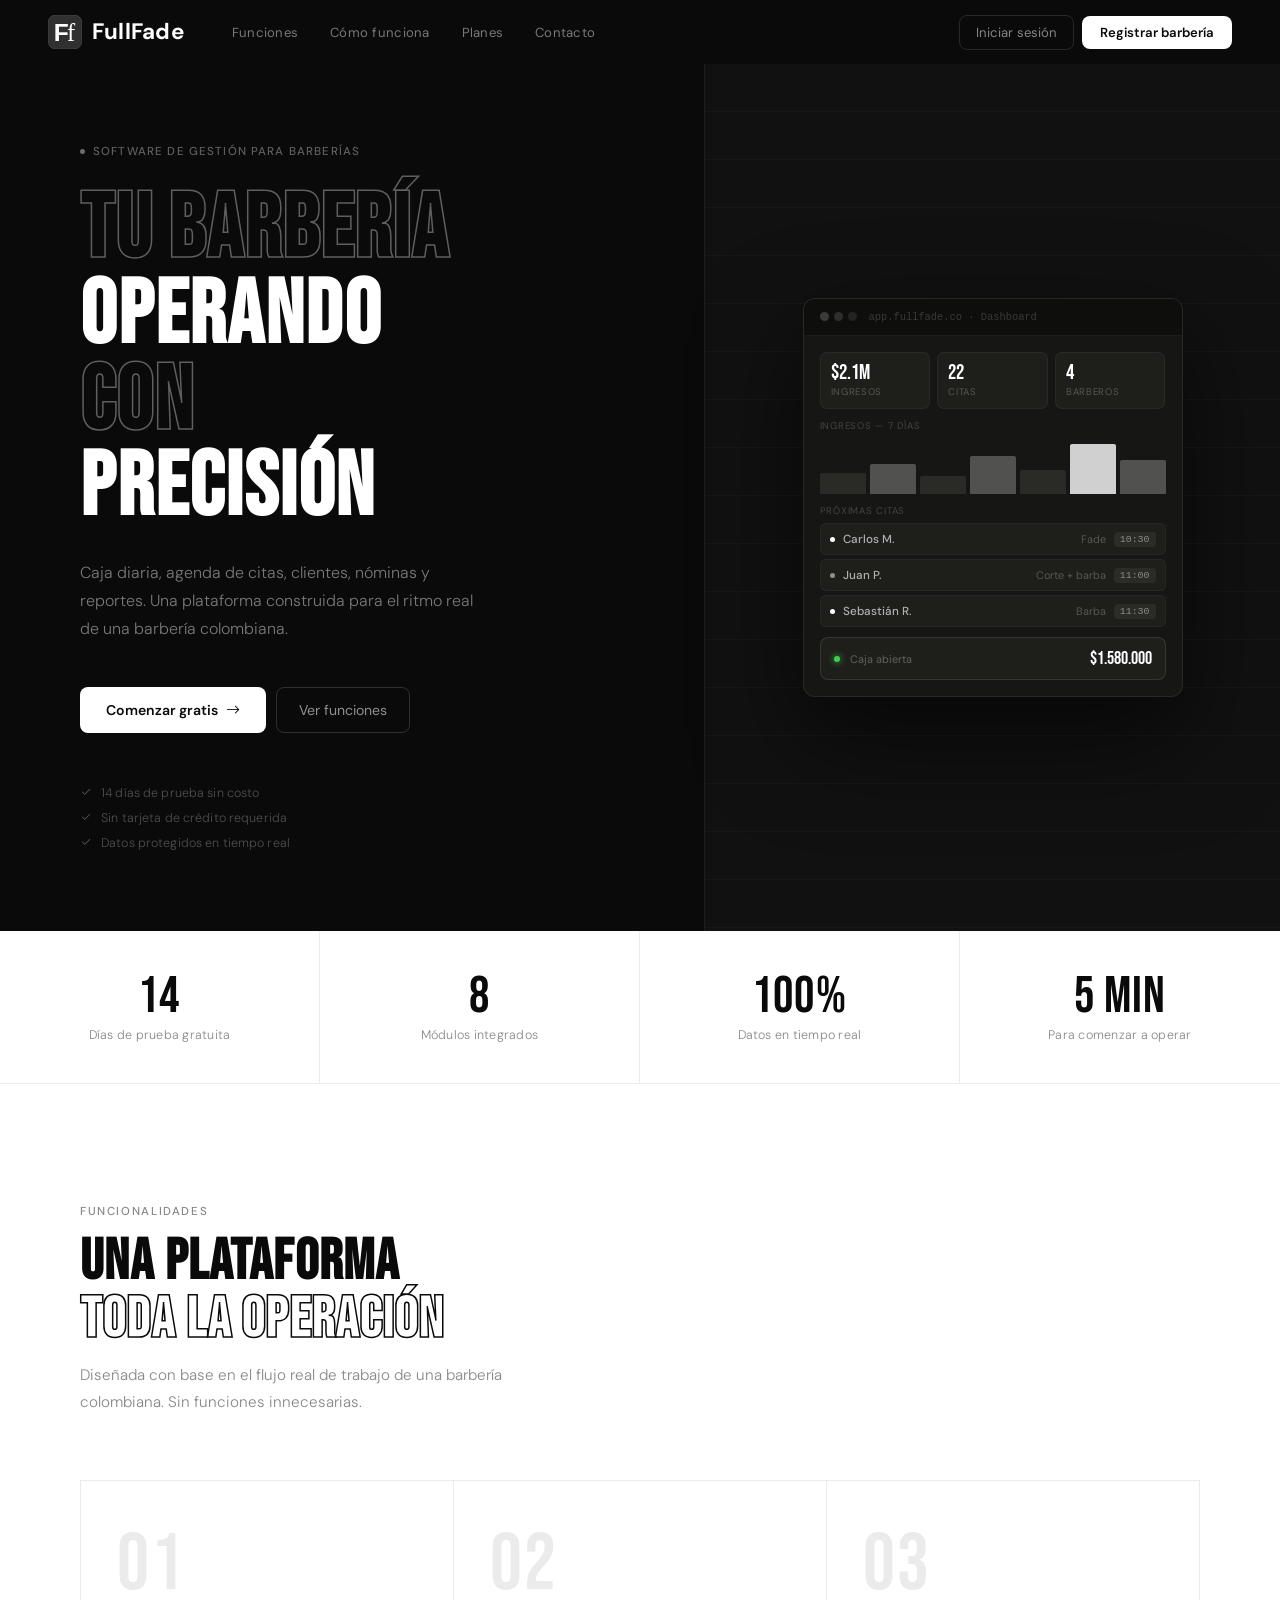
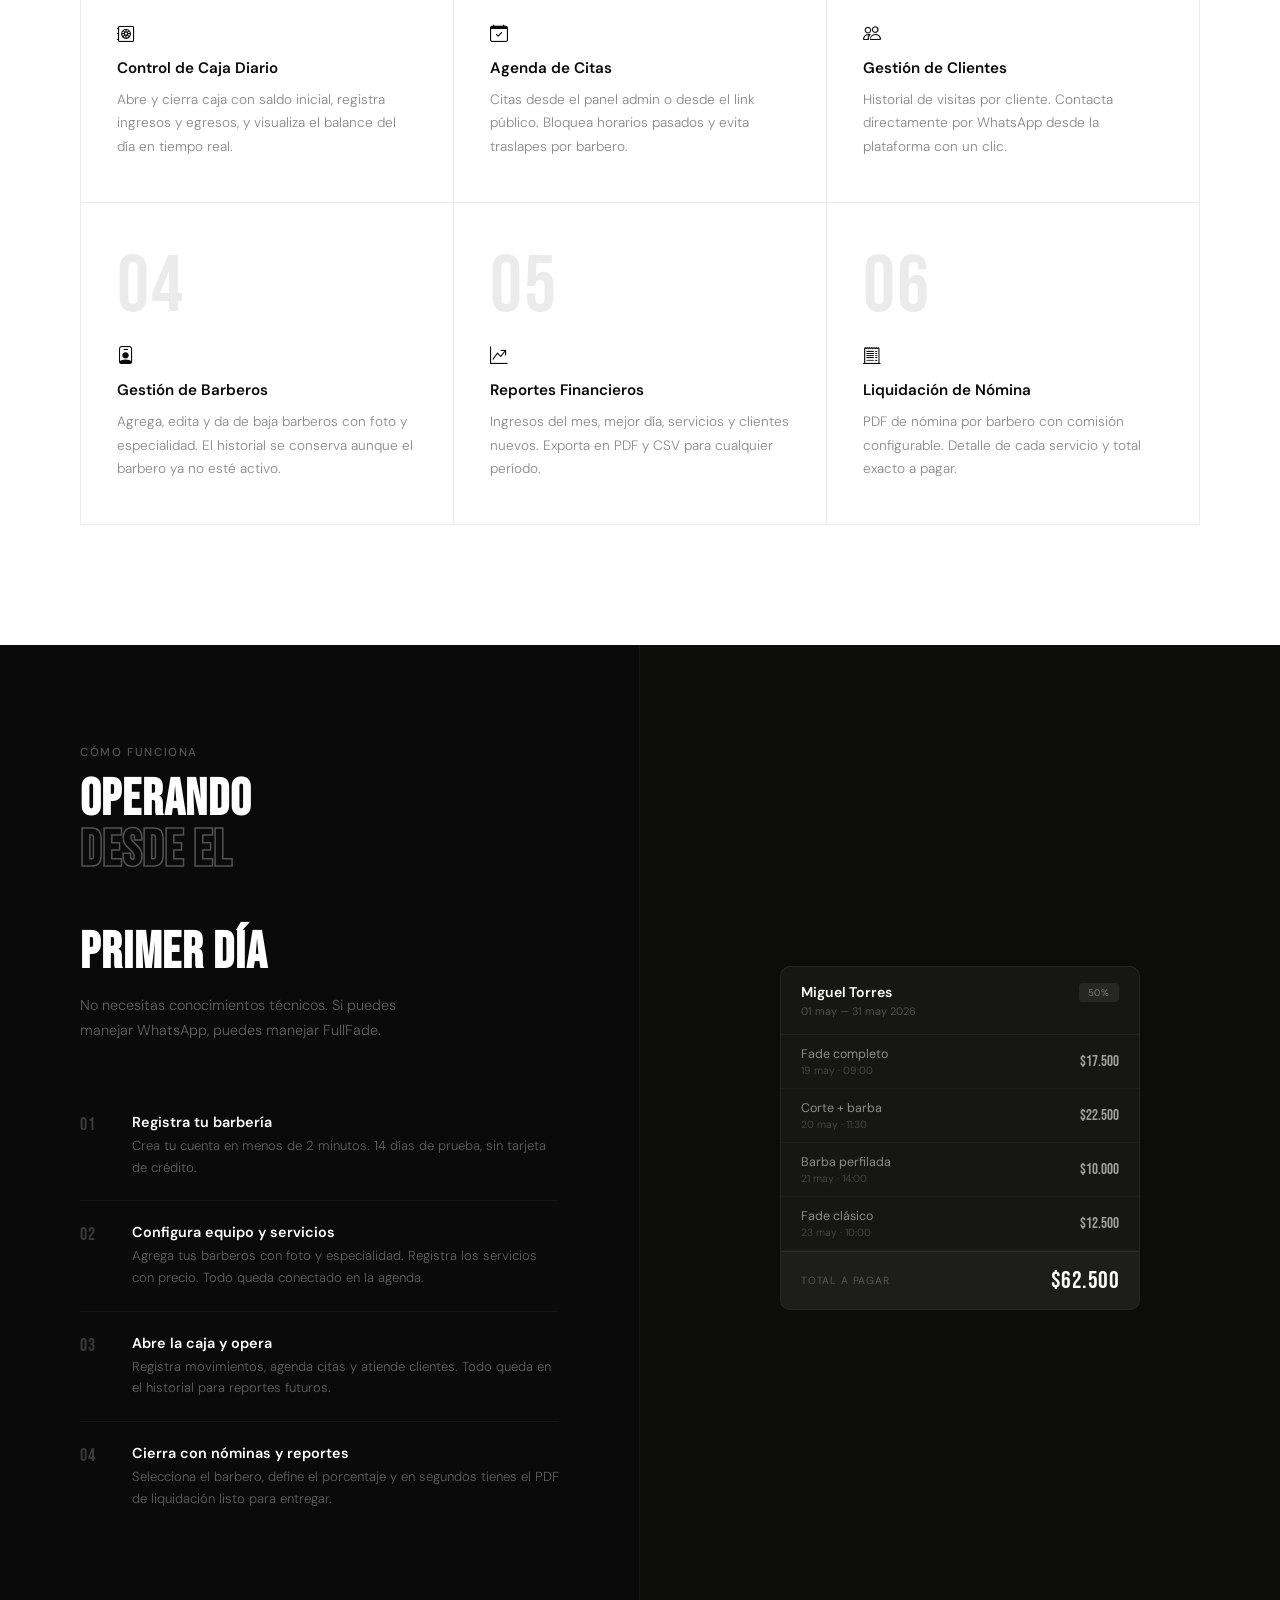
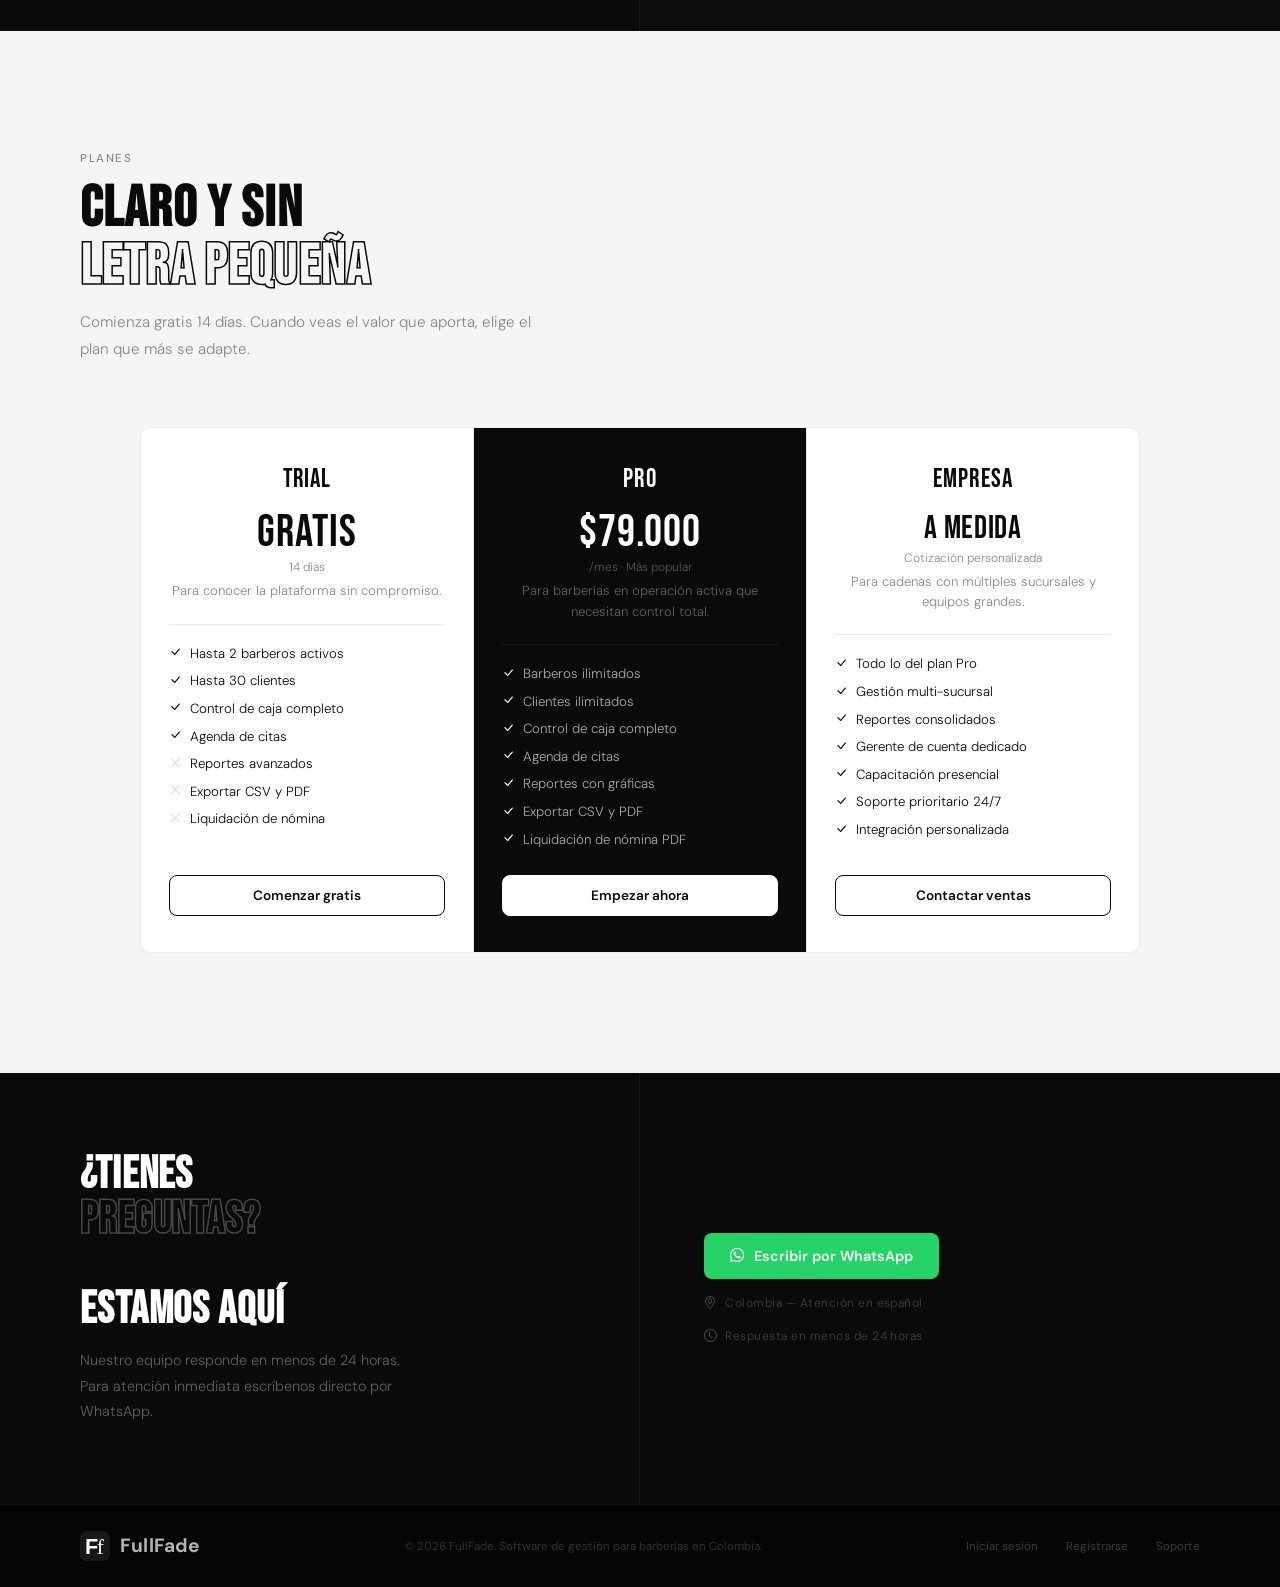
==== commit fd5799ef: "." ====
--- a/index.html
+++ b/index.html
@@ -610,7 +610,7 @@
       .contact-left, .contact-right { padding: 60px 32px; }
       .footer { padding: 24px 32px; flex-direction: column; align-items: flex-start; gap: 12px; }
       .feat-grid { grid-template-columns: 1fr; }
-      .plans { grid-template-columns: 1fr; max-width: 420px; }
+      .plans { grid-template-columns: 1fr; max-width: 420px;}
       .plans .plan:last-child { grid-column: auto; }
     }
     @media (max-width: 480px) {
@@ -884,7 +884,8 @@
     <h2 class="sec-h">CLARO Y SIN<br><span class="out">LETRA PEQUEÑA</span></h2>
     <p class="sec-sub">Comienza gratis 14 días. Cuando veas el valor que aporta, elige el plan que más se adapte.</p>
   </div>
-  <div class="plans rv">
+<center>
+    <div class="plans rv">
     <div class="plan">
       <div class="plan-name">TRIAL</div>
       <div class="plan-price">Gratis</div>
@@ -939,6 +940,7 @@
       <a href="https://wa.me/573028016519?text=Hola%2C+me+interesa+el+plan+Empresa+de+FullFade" target="_blank" class="btn-plan">Contactar ventas</a>
     </div>
   </div>
+</center>
 </section>
 
 <!-- CONTACT -->
